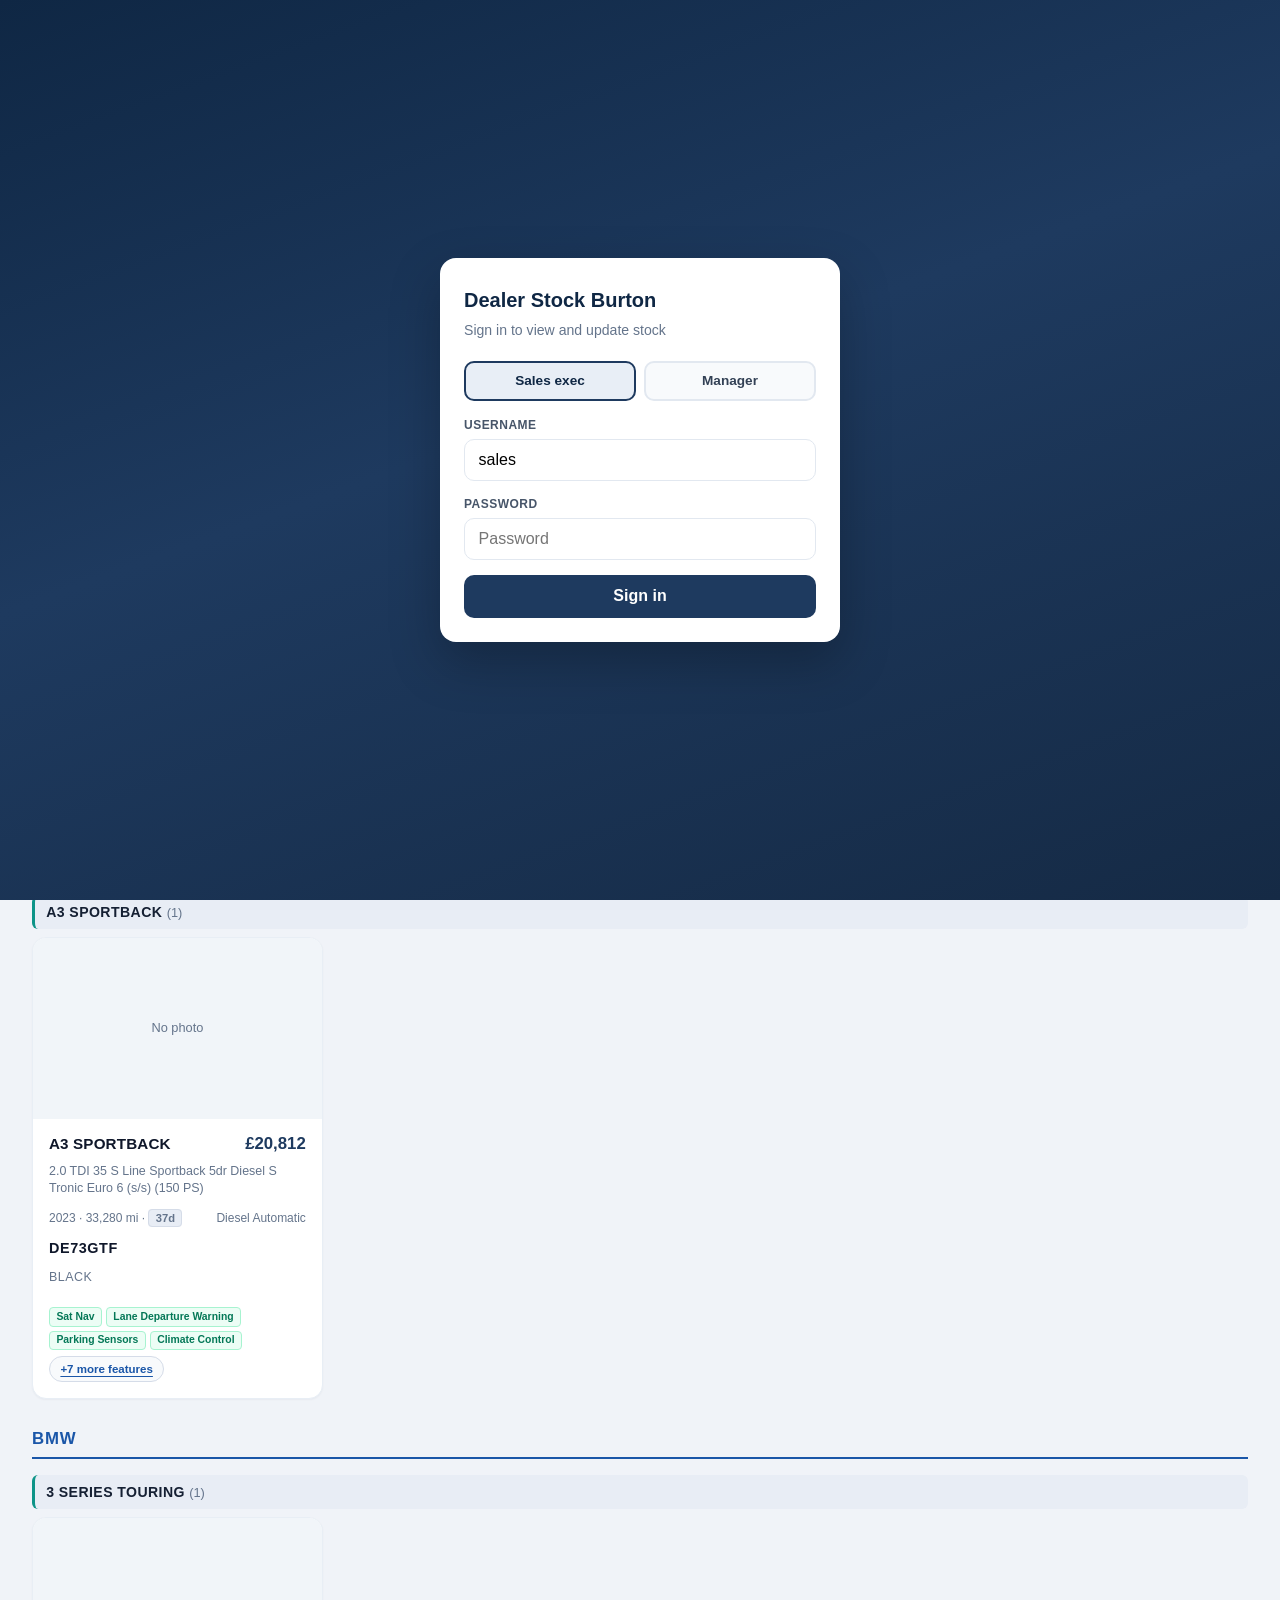
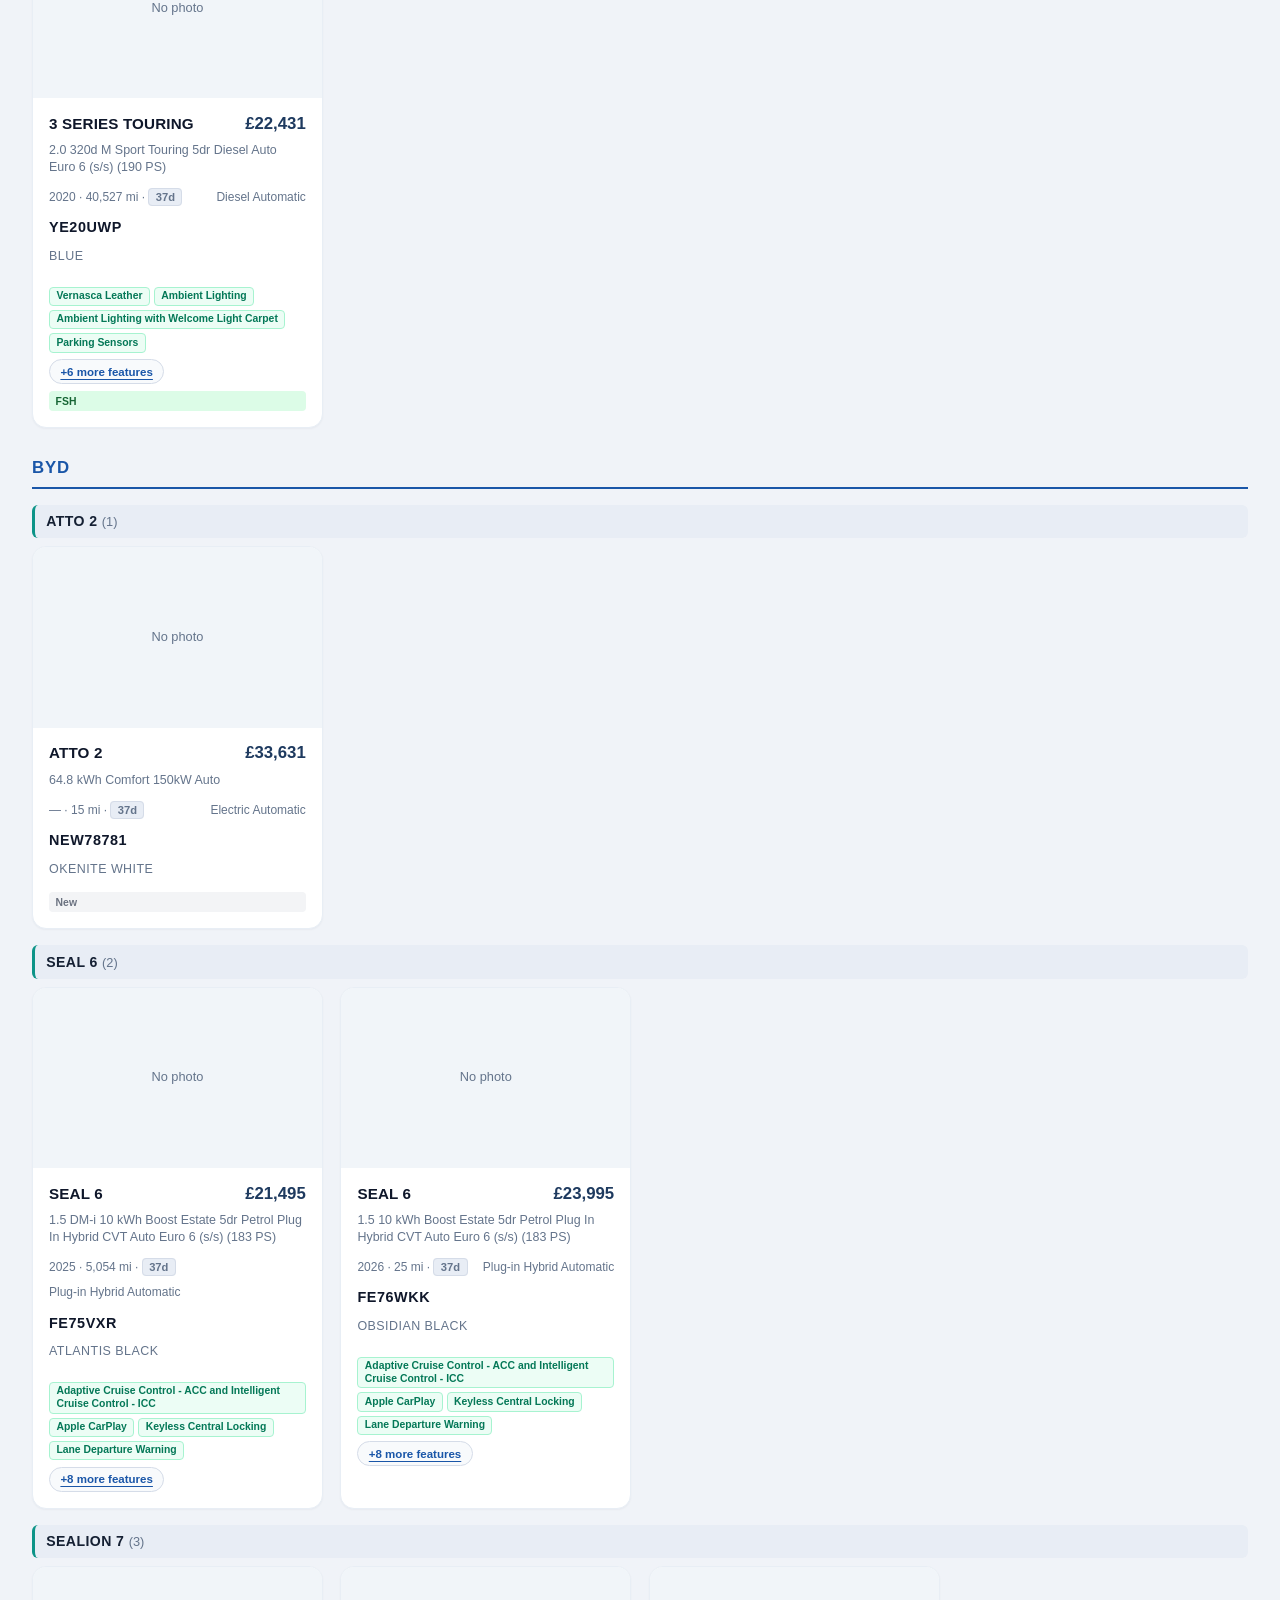
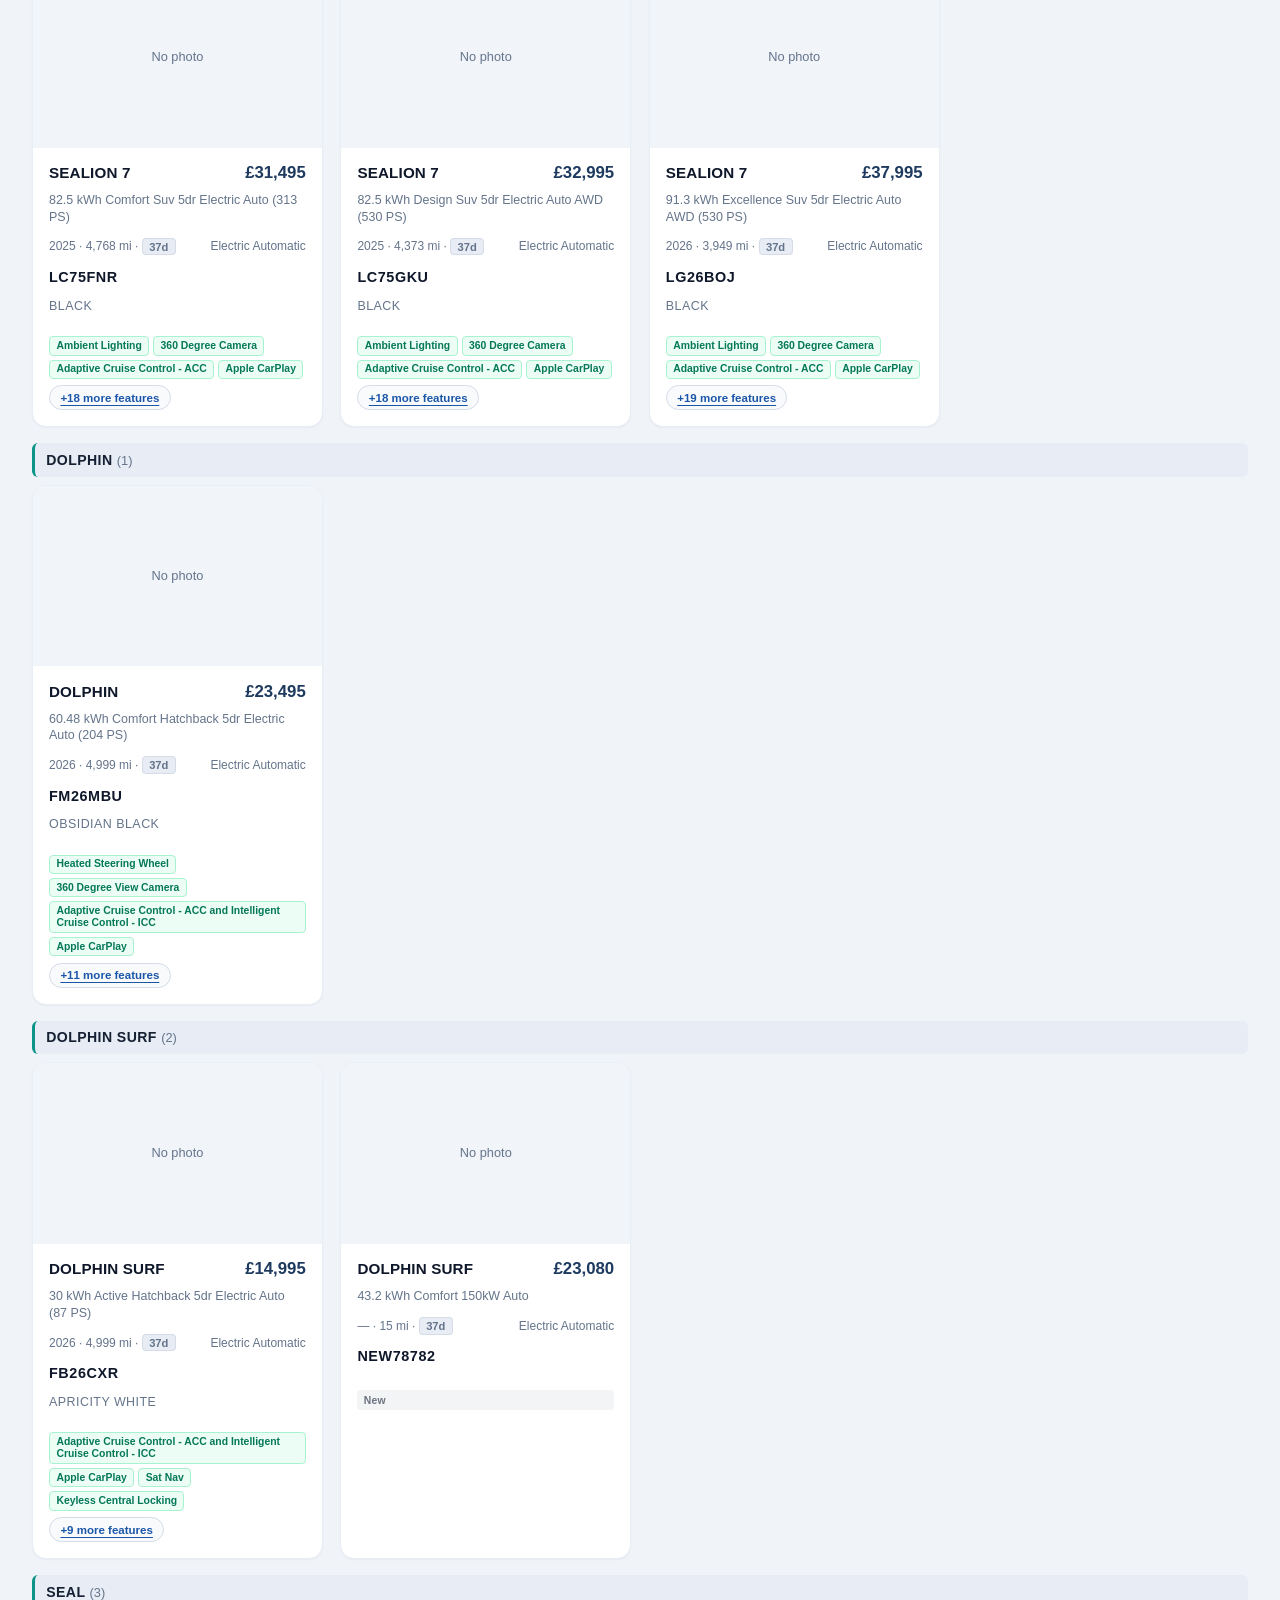
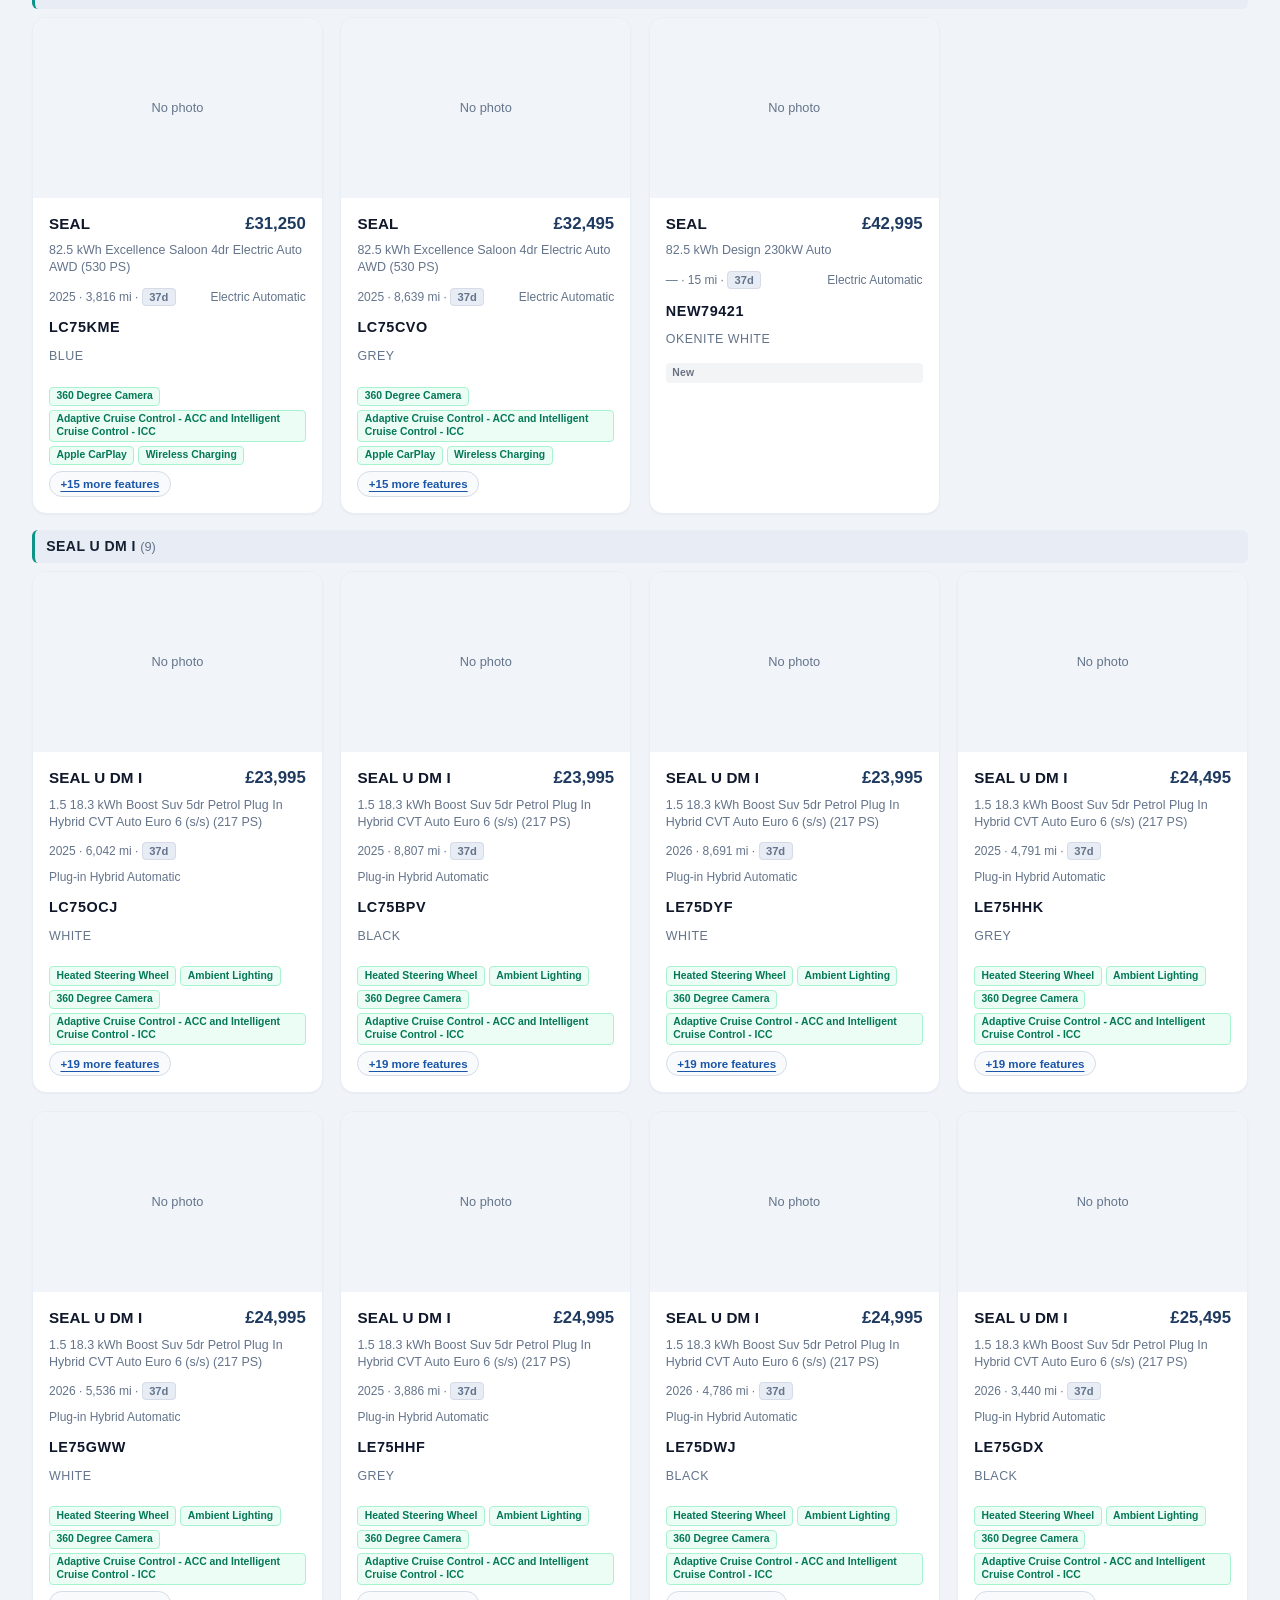
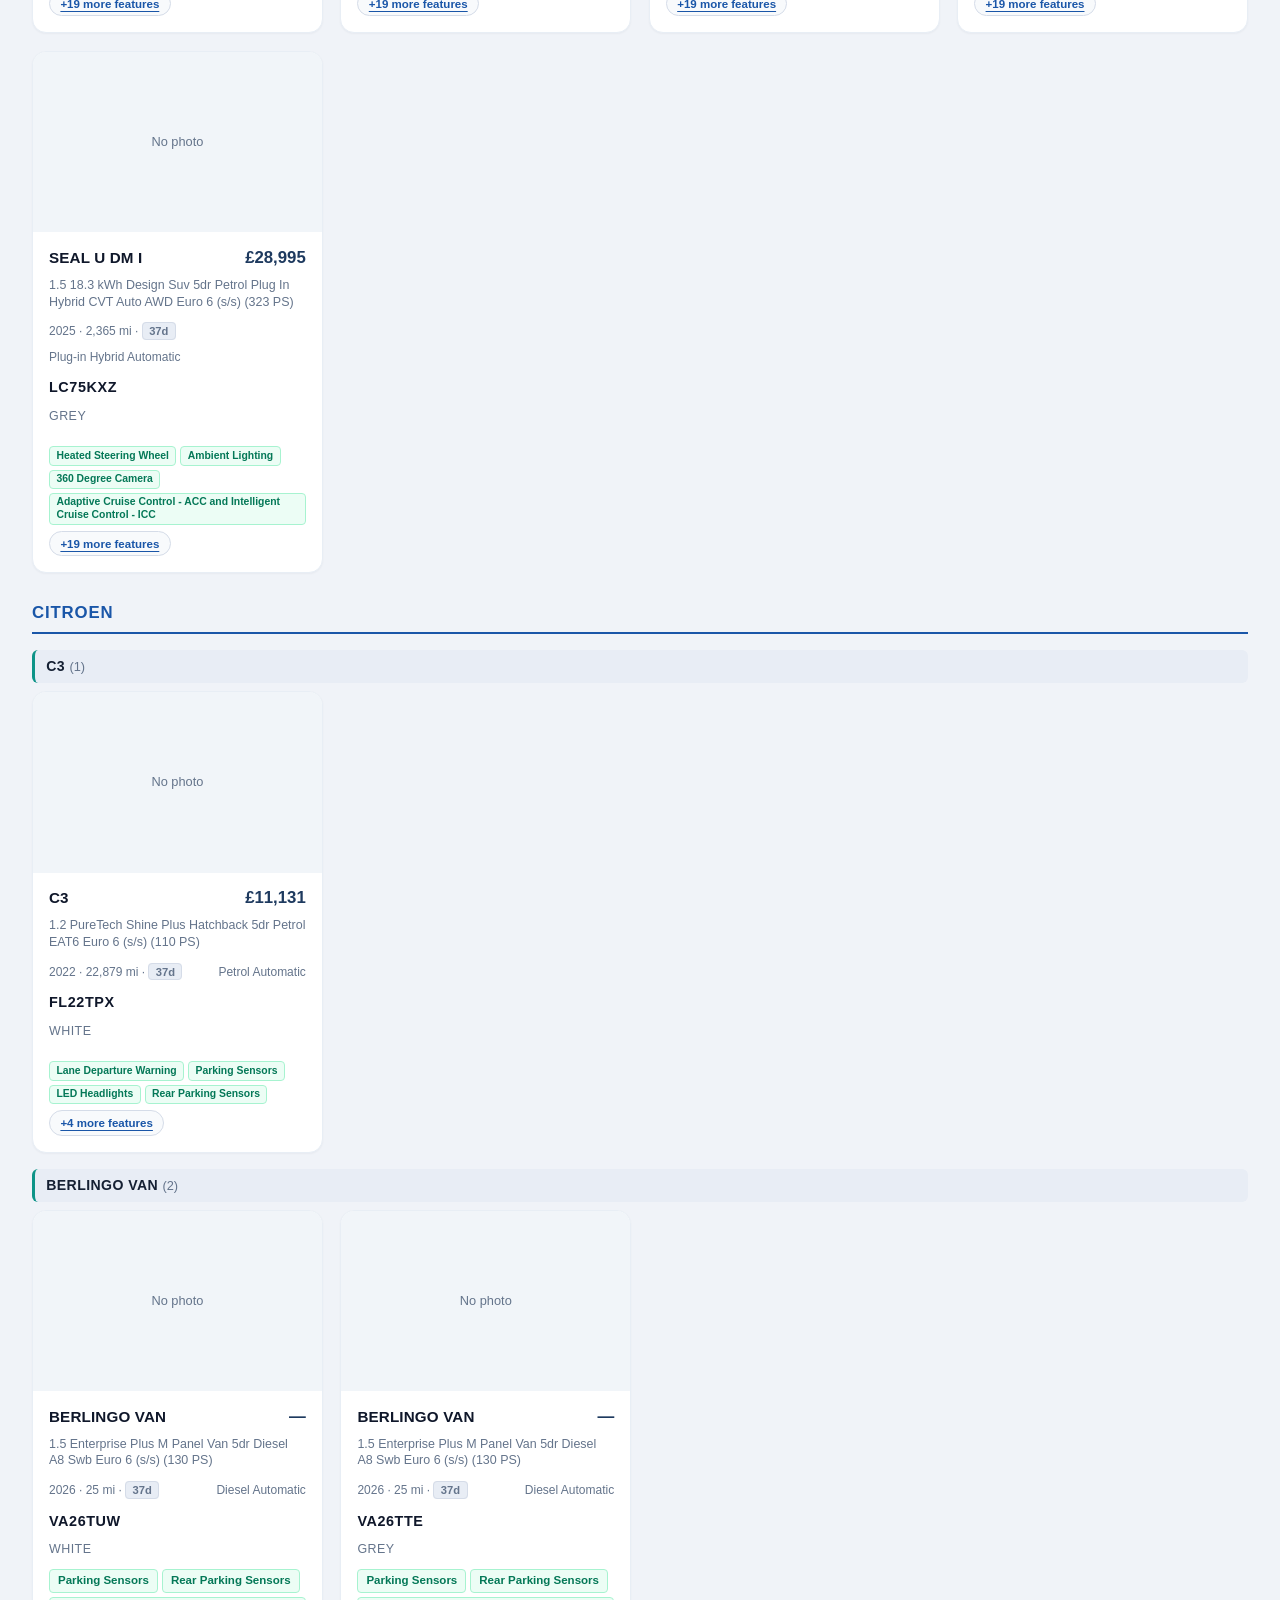
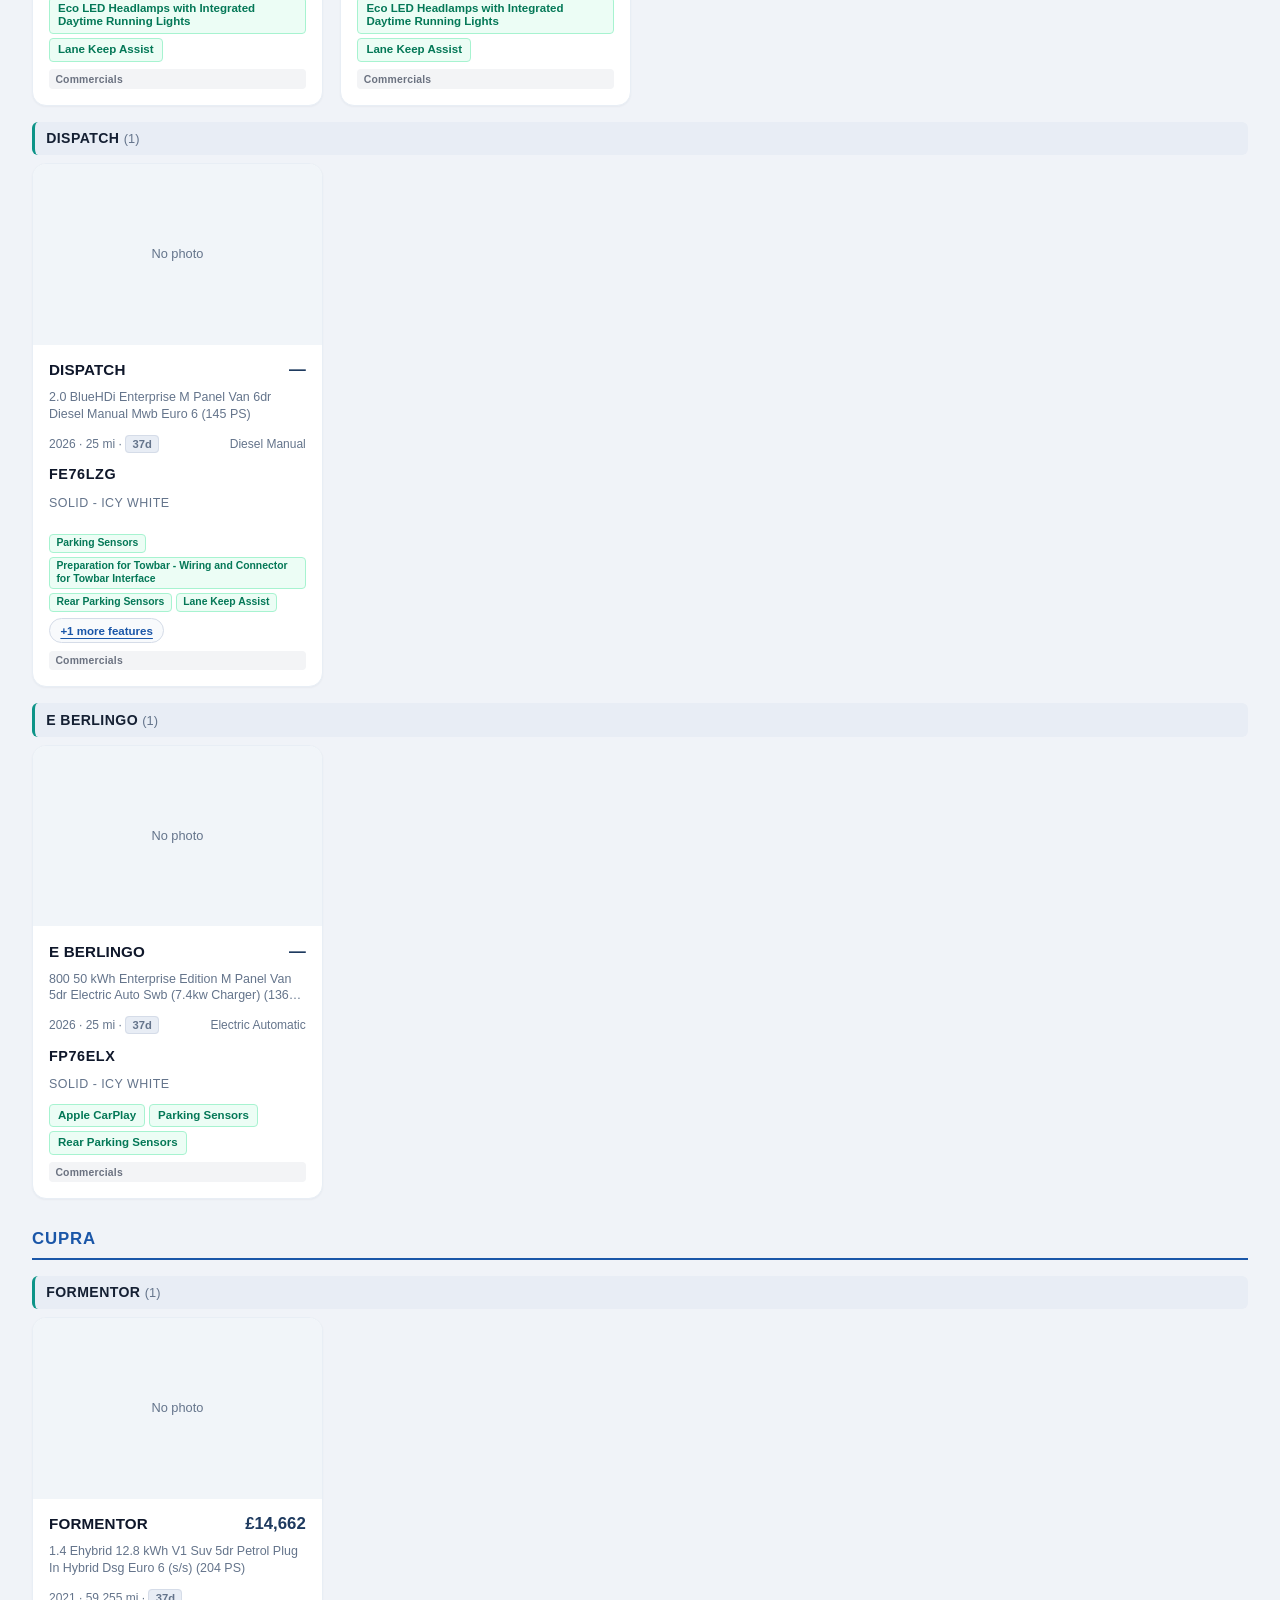
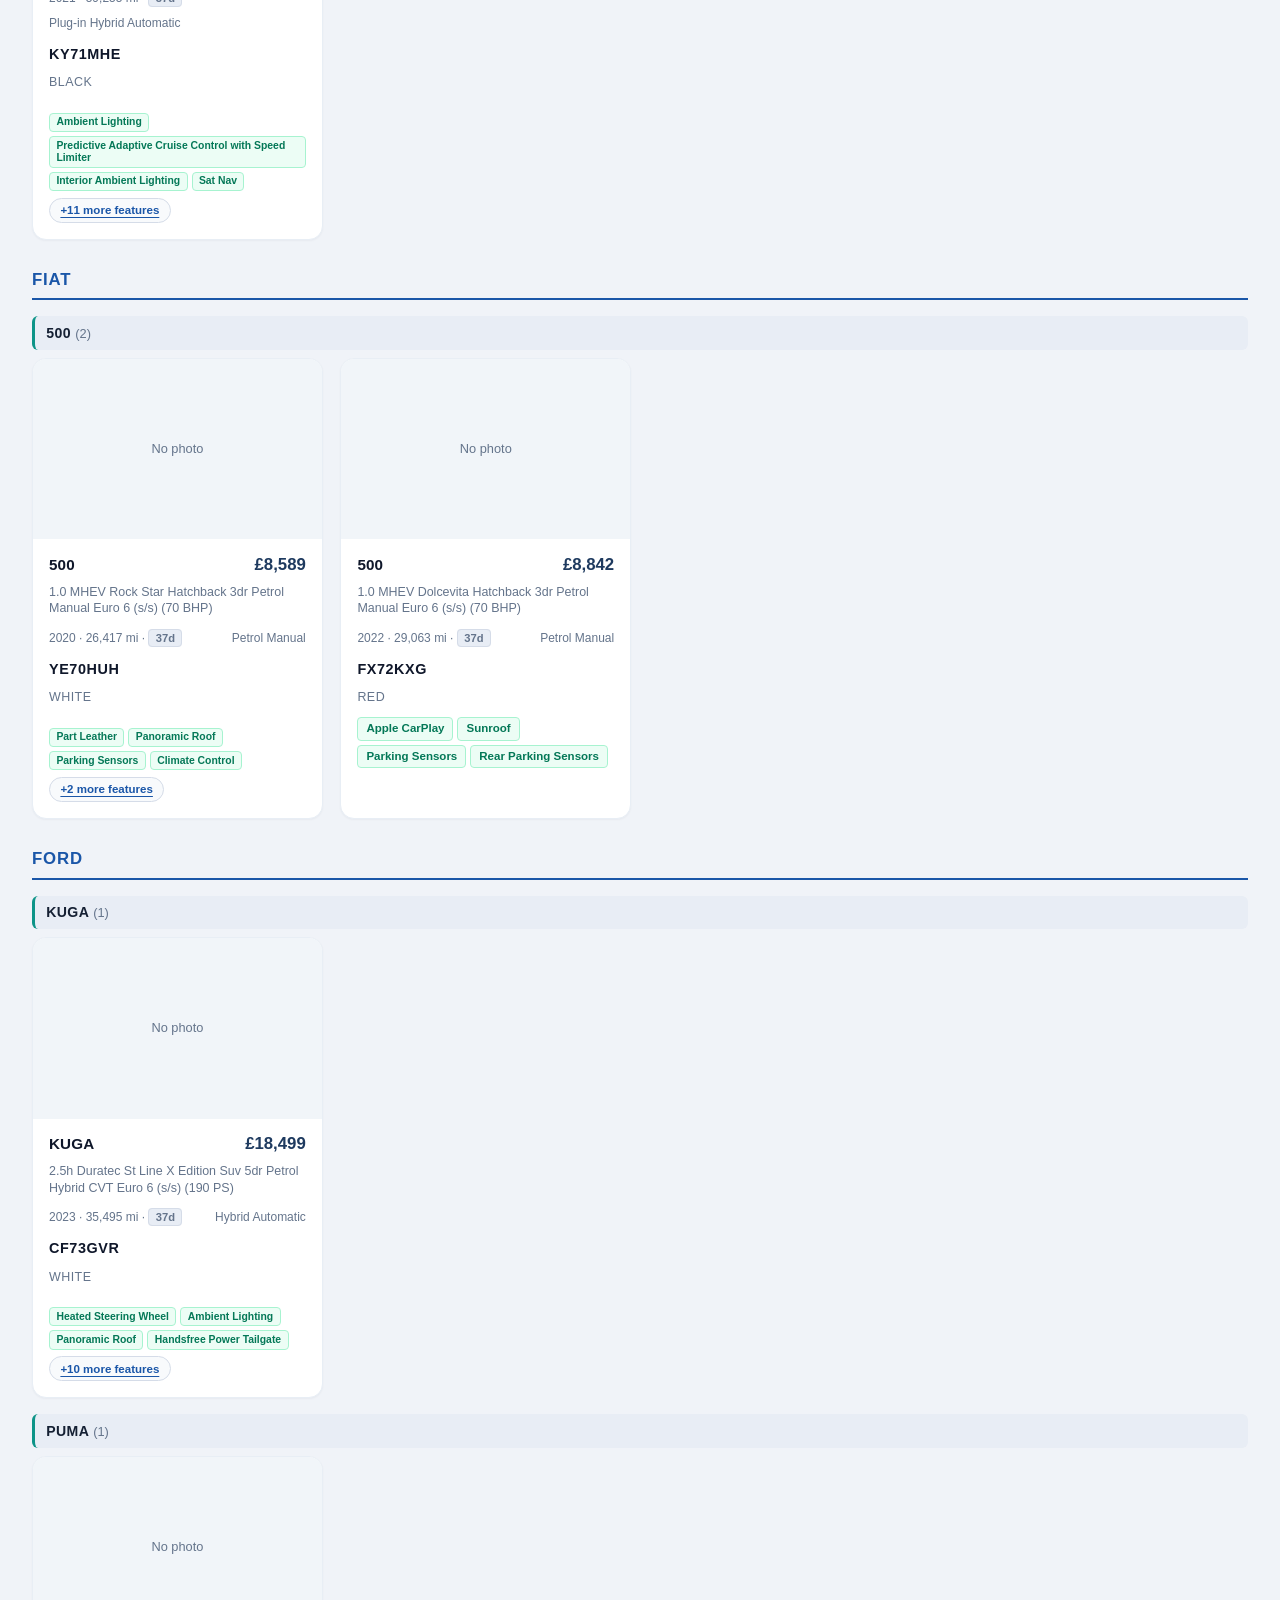
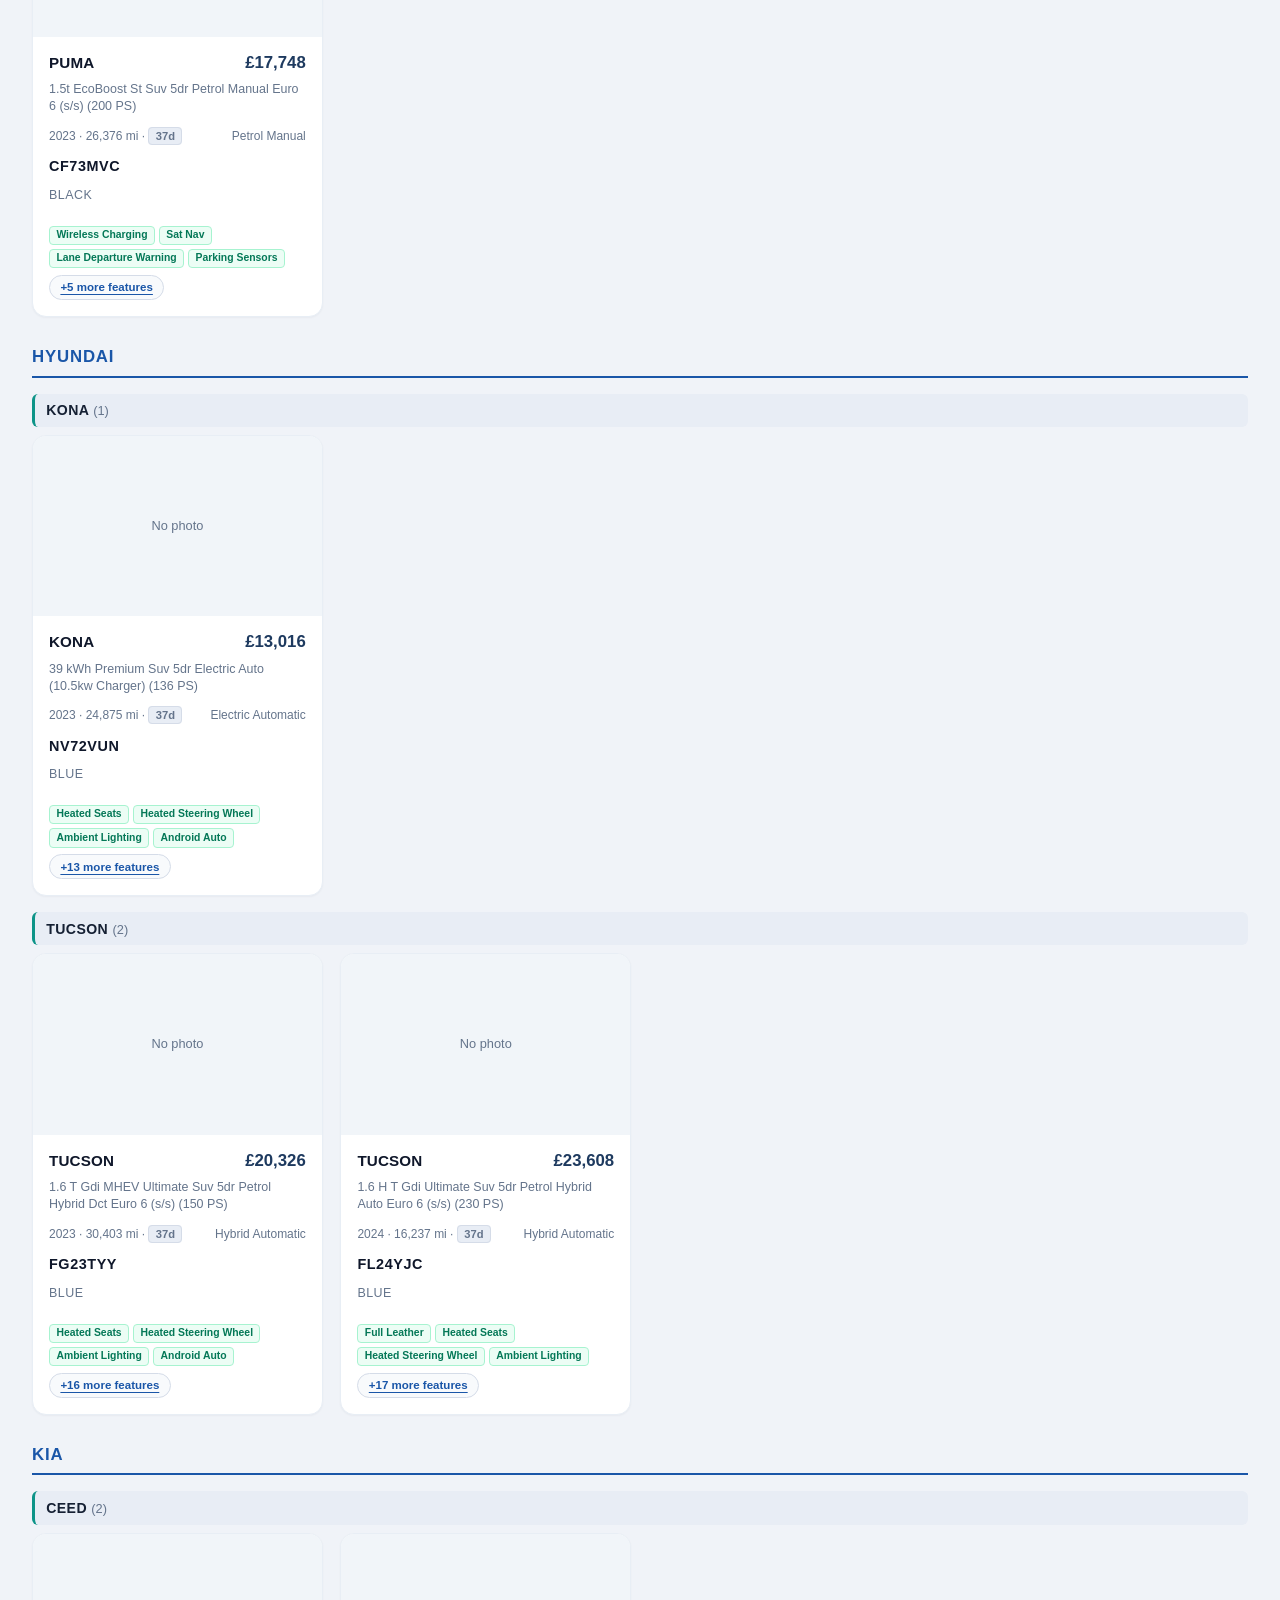
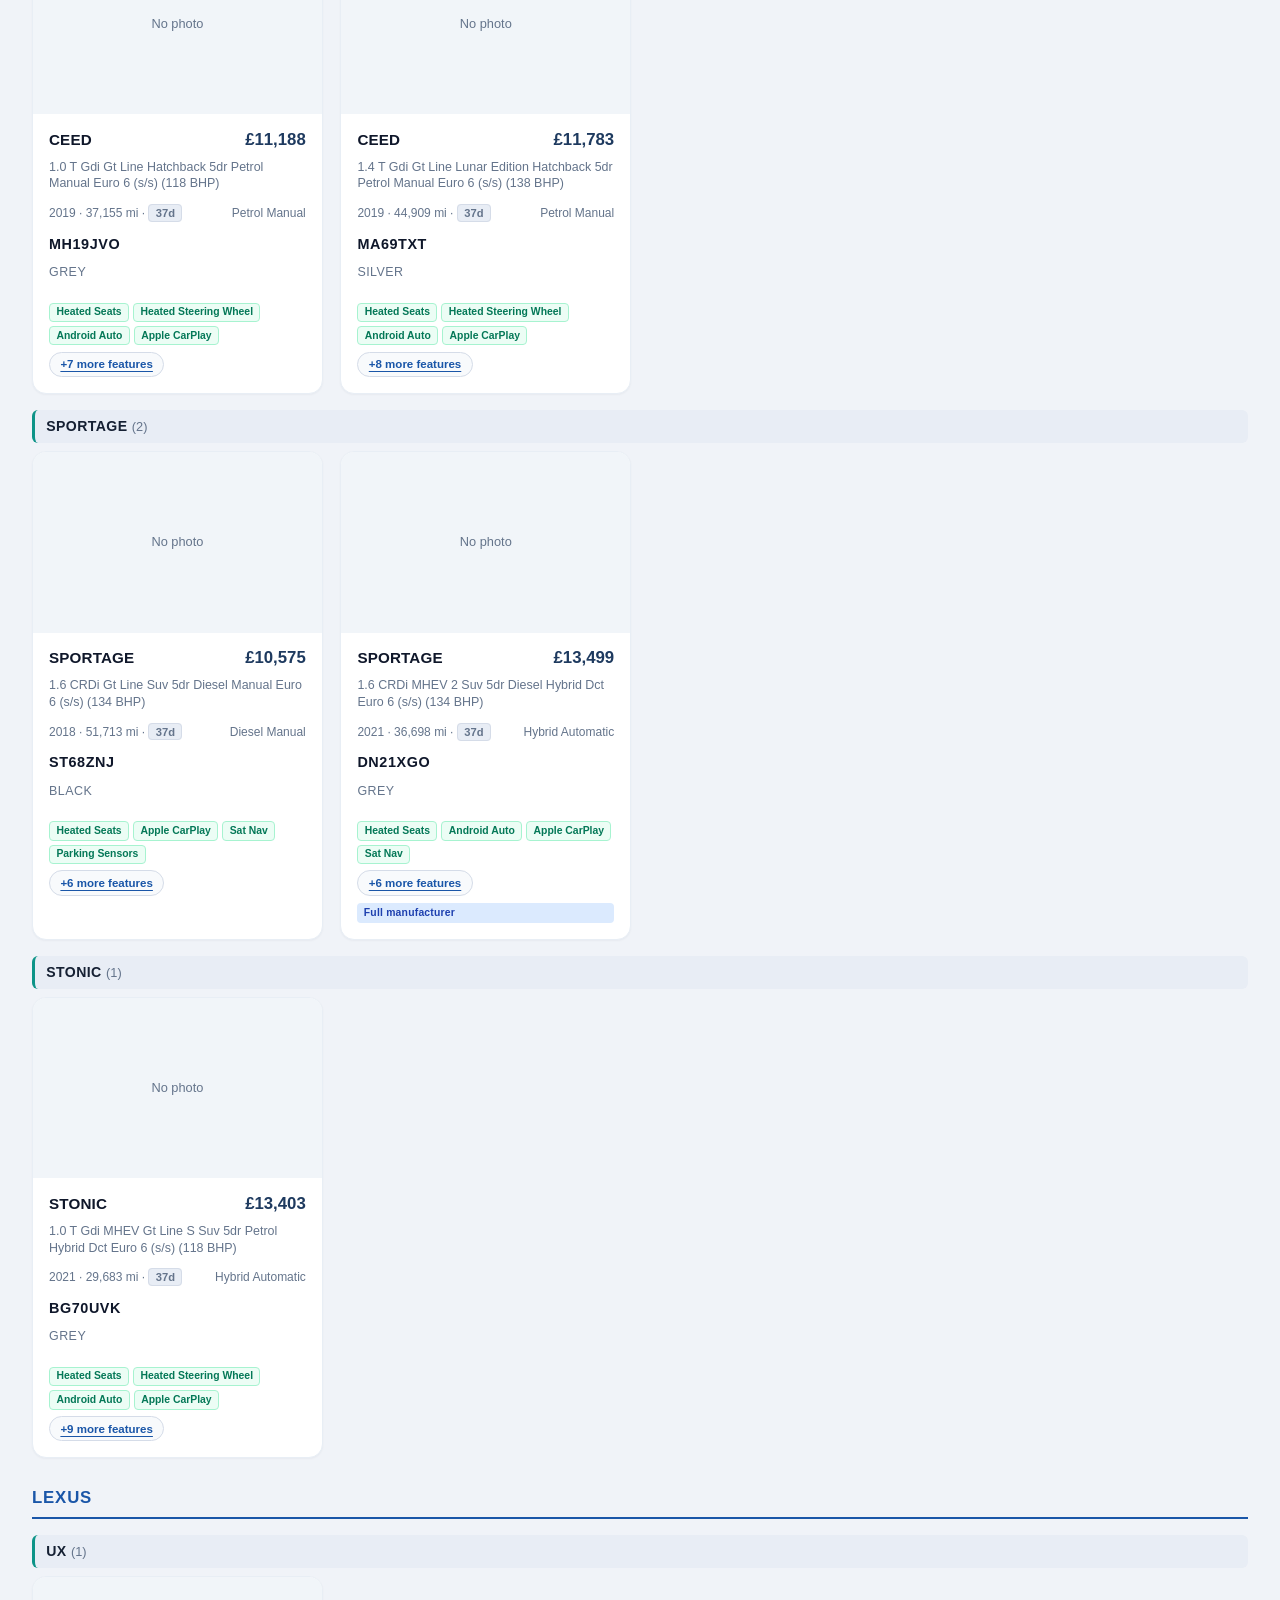
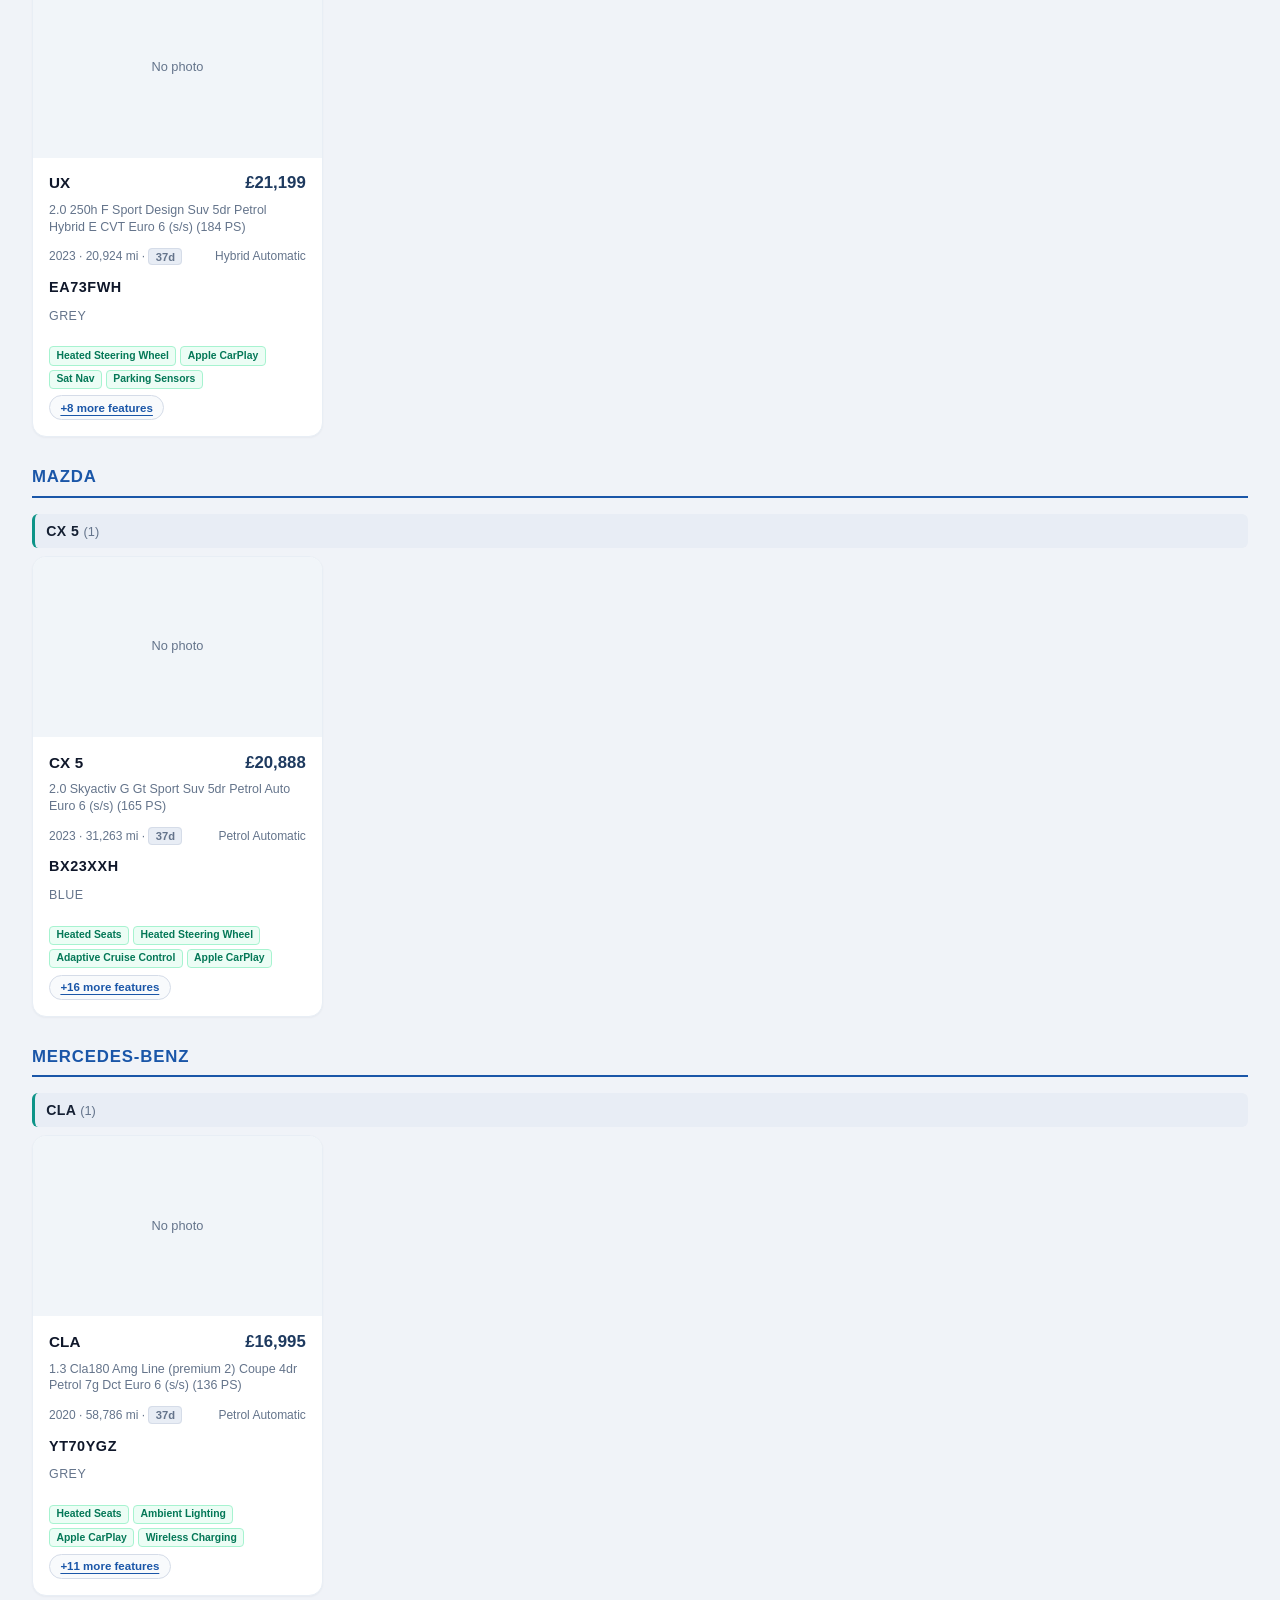
==== index.html @ 11198bb9 "Add files via upload" ====
<!DOCTYPE html>
<html lang="en">
<head>
<meta charset="UTF-8">
<meta name="viewport" content="width=device-width, initial-scale=1.0, viewport-fit=cover">
<meta name="theme-color" content="#1e3a5f">
<meta name="apple-mobile-web-app-capable" content="yes">
<link rel="icon" type="image/png" href="[data-uri]">
<link rel="apple-touch-icon" href="[data-uri]">
<title>Dealer Stock Manager · Burton</title>
<style>
:root {
  --bg: #f0f3f8;
  --bg-soft: #e8edf5;
  --card: #ffffff;
  --border: #d5dce8;
  --text: #152033;
  --muted: #64748b;
  --primary: #1a56a8;
  --primary-h: #134785;
  --primary-dim: #e8f0fb;
  --accent: #0d9488;
  --danger: #dc2626;
  --success: #16a34a;
  --nav: #0f172a;
  --radius: 10px;
  --shadow: 0 1px 3px rgba(15, 23, 42, 0.06);
  --shadow-hover: 0 10px 28px rgba(15, 23, 42, 0.12);
}
* { box-sizing: border-box; margin: 0; padding: 0; }
html { -webkit-text-size-adjust: 100%; }
body {
  font-family: -apple-system, BlinkMacSystemFont, "Segoe UI", Roboto, "Helvetica Neue", sans-serif;
  background: var(--bg); color: var(--text); line-height: 1.45; min-height: 100vh;
}

/* Nav */
.top-nav {
  background: var(--nav); color: #fff;
  display: flex; align-items: center; gap: 1rem;
  padding: 0 1.25rem; height: 56px;
  position: sticky; top: 0; z-index: 50;
}
.brand { min-width: 0; max-width: 70%;
  display: inline-flex; align-items: center; gap: 0.55rem;
  font-weight: 700; font-size: 0.95rem; letter-spacing: 0.02em;
  background: none; border: none; color: #fff; cursor: pointer;
  padding: 0; font-family: inherit; white-space: nowrap; flex-shrink: 0;
}
.brand:hover span { color: #7dd3fc; }
.brand-logo { width: 30px; height: 30px; border-radius: 50%; display: block; flex-shrink: 0; }
.brand-text { display: inline; }
.brand span { color: #7dd3fc; font-weight: 500; font-size: 0.8rem; margin-left: 0.15rem; }
.nav-links {
  display: flex; align-items: center; gap: 0.15rem;
  flex: 1; min-width: 0; overflow-x: auto; scrollbar-width: none;
}
.nav-links::-webkit-scrollbar { display: none; }
.nav-links button {
  background: none; border: none; color: #94a3b8;
  padding: 0.4rem 0.75rem; font-size: 0.8rem; font-weight: 500;
  border-radius: 6px; cursor: pointer; white-space: nowrap; font-family: inherit;
}
.nav-links button:hover { color: #fff; background: rgba(255,255,255,0.08); }
.nav-links button.active { color: #fff; background: var(--primary); }
.nav-right {
  display: flex; align-items: center; gap: 0.45rem; flex-shrink: 0; margin-left: auto;
}
.sync-status, .nav-right .sync-status {
  font-size: 0.72rem; color: #94a3b8; max-width: 200px;
  white-space: nowrap; overflow: hidden; text-overflow: ellipsis;
}
.sync-status.ok, .nav-right .sync-status.ok { color: #86efac; }
.sync-status.err, .nav-right .sync-status.err { color: #fca5a5; }
.btn-ghost {
  background: rgba(255,255,255,0.06); border: 1px solid rgba(255,255,255,0.14);
  color: #e2e8f0; padding: 0.4rem 0.7rem; border-radius: 6px;
  font-size: 0.78rem; font-weight: 500; cursor: pointer; font-family: inherit; white-space: nowrap;
}
.btn-ghost:hover { background: rgba(255,255,255,0.12); color: #fff; }
.nav-right > button:last-child {
  background: var(--primary); border: none; color: #fff;
  padding: 0.42rem 0.85rem; border-radius: 6px;
  font-size: 0.8rem; font-weight: 600; cursor: pointer; font-family: inherit;
}
.nav-right > button:last-child:hover { background: var(--primary-h); }

/* Layout */
.container { max-width: 1280px; margin: 0 auto; padding: 1.25rem 1.5rem 2.5rem; }
.page-header {
  display: flex; justify-content: space-between; align-items: center;
  gap: 1rem; margin-bottom: 1rem; flex-wrap: wrap;
}
.page-header h1 { font-size: 1.35rem; font-weight: 700; }
.page-header .count { font-weight: 500; color: var(--muted); font-size: 0.95rem; }
.search-box { display: flex; gap: 0.4rem; align-items: center; flex: 1; max-width: 460px; min-width: 200px; }
.search-box input {
  flex: 1; min-width: 0; padding: 0.55rem 0.85rem;
  border: 1px solid var(--border); border-radius: 8px; font-size: 0.9rem; background: #fff;
}
.search-box input:focus {
  outline: none; border-color: var(--primary); box-shadow: 0 0 0 3px rgba(26,86,168,0.15);
}
.btn-clear-search {
  background: #fff; color: var(--primary); border: 1.5px solid var(--primary);
  padding: 0.5rem 0.85rem; border-radius: 8px; font-weight: 600;
  font-size: 0.85rem; cursor: pointer; white-space: nowrap; font-family: inherit;
}
.btn-clear-search:hover { background: var(--primary-dim); }
.btn, .btn-primary, .btn-secondary, .btn-danger {
  display: inline-flex; align-items: center; justify-content: center;
  padding: 0.5rem 0.95rem; border-radius: 8px; font-size: 0.88rem;
  font-weight: 600; cursor: pointer; border: none; font-family: inherit; min-height: 40px;
}
.btn-primary, .btn.btn-primary { background: var(--primary); color: #fff; }
.btn-primary:hover { background: var(--primary-h); }
.btn-secondary { background: #fff; color: var(--text); border: 1px solid var(--border); }
.btn-secondary:hover { background: var(--bg-soft); }
.btn-danger { background: #fff; color: var(--danger); border: 1.5px solid #fca5a5; }
.btn-lg { padding: 0.7rem 1.4rem; font-size: 1rem; min-height: 48px; min-width: 120px; }

/* Filters */
.filters-bar {
  display: flex; flex-wrap: wrap; gap: 0.65rem 1rem; align-items: flex-end;
  margin-bottom: 1.15rem; padding: 0.85rem 1rem;
  background: var(--card); border: 1px solid var(--border); border-radius: var(--radius);
  box-shadow: var(--shadow);
}
.filters-bar .filter-row { display: flex; flex-wrap: wrap; gap: 0.65rem 0.85rem; align-items: flex-end; flex: 1; }
.filters-bar label {
  display: flex; flex-direction: column; gap: 0.25rem;
  font-size: 0.72rem; font-weight: 600; color: var(--muted); text-transform: uppercase; letter-spacing: 0.03em;
}
.filters-bar select, .filters-bar input {
  padding: 0.45rem 0.65rem; border: 1px solid var(--border); border-radius: 7px;
  font-size: 0.88rem; background: #fff; color: var(--text); min-width: 110px; font-family: inherit;
}
.filters-bar select:focus, .filters-bar input:focus {
  outline: none; border-color: var(--primary);
}
#syncStatusMobile { display: none; font-size: 0.75rem; color: var(--muted); padding: 0 0 0.5rem; }

/* Brand / model headings (actual JS class names) */
.make-section { margin-bottom: 1.75rem; }
.make-title {
  font-size: 1.05rem; font-weight: 700; letter-spacing: 0.05em; text-transform: uppercase;
  color: var(--primary); border-bottom: 2px solid var(--primary);
  padding-bottom: 0.4rem; margin-bottom: 0.75rem;
}
.model-title {
  font-size: 0.88rem; font-weight: 700; letter-spacing: 0.03em; text-transform: uppercase;
  color: var(--text); margin: 1rem 0 0.5rem; padding: 0.4rem 0.7rem;
  background: var(--bg-soft); border-radius: 6px; border-left: 3px solid var(--accent);
}
.model-title .model-count {
  font-weight: 400; color: var(--muted); font-size: 0.8rem;
  letter-spacing: 0; text-transform: none;
}

/* Cards */
.vehicle-grid {
  display: grid;
  grid-template-columns: repeat(auto-fill, minmax(240px, 1fr));
  gap: 1rem;
}
.vehicle-card {
  background: var(--card); border: 1px solid var(--border); border-radius: var(--radius);
  overflow: visible; cursor: pointer; display: flex; flex-direction: column;
  box-shadow: var(--shadow);
  transition: box-shadow .18s, transform .18s, border-color .18s;
}
.vehicle-card:hover {
  box-shadow: var(--shadow-hover); transform: translateY(-2px); border-color: #b8c7de;
}
.card-img { width: 100%; aspect-ratio: 4/3; object-fit: cover; background: var(--bg-soft); display: block; }
.card-img-placeholder {
  width: 100%; aspect-ratio: 4/3;
  background: linear-gradient(135deg, #e8edf5, #dce4f0);
  display: flex; align-items: center; justify-content: center; color: var(--muted); font-size: 0.8rem;
}
.card-body { padding: 0.75rem 0.85rem 0.9rem; display: flex; flex-direction: column; gap: 0.2rem; flex: 1; }
.card-top { display: flex; justify-content: space-between; align-items: baseline; gap: 0.4rem; }
.card-top .model { font-weight: 700; font-size: 0.95rem; text-transform: uppercase; letter-spacing: 0.02em; }
.card-top .price { font-weight: 700; font-size: 1.05rem; color: var(--primary); white-space: nowrap; }
.spec { font-size: 0.78rem; color: var(--muted); line-height: 1.3; }
.meta { display: flex; justify-content: space-between; font-size: 0.75rem; color: var(--muted); margin-top: 0.15rem; gap: 0.35rem; }
.reg { font-weight: 700; letter-spacing: 0.5px; font-size: 0.85rem; margin-top: 0.25rem; }
.colour { font-size: 0.75rem; color: var(--muted); }
.flags { display: flex; flex-wrap: wrap; gap: 0.2rem; margin-top: 0.3rem; }
.flag { font-size: 0.65rem; padding: 0.1rem 0.35rem; border-radius: 3px; background: var(--bg-soft); color: var(--muted); font-weight: 600; }
.badge-service {
  display: inline-block; font-size: 0.65rem; font-weight: 700; padding: 0.15rem 0.4rem;
  border-radius: 4px; margin-top: 0.25rem; letter-spacing: 0.02em;
}
.badge-fsh { background: #dcfce7; color: #166534; }
.badge-mfr { background: #dbeafe; color: #1e40af; }
.badge-part { background: #fef3c7; color: #92400e; }
.badge-none { background: #f3f4f6; color: #6b7280; }
.empty, .empty-state {
  text-align: center; padding: 3rem 1rem; color: var(--muted);
  background: var(--card); border: 1px dashed var(--border); border-radius: var(--radius);
}

/* Modal */
.overlay {
  position: fixed; inset: 0; background: rgba(15, 23, 42, 0.45);
  z-index: 100; display: flex; align-items: flex-start; justify-content: center;
  padding: 1.5rem 1rem; overflow-y: auto; backdrop-filter: blur(2px);
}
.overlay[hidden] { display: none !important; }
.modal {
  background: var(--card); border-radius: 12px; width: 100%; max-width: 920px;
  box-shadow: 0 20px 50px rgba(0,0,0,0.2); border: 1px solid var(--border);
}
.modal-header {
  display: flex; justify-content: space-between; align-items: center;
  padding: 0.9rem 1.15rem; border-bottom: 1px solid var(--border);
}
.modal-header h2 { font-size: 1.1rem; }
.modal-body { padding: 1.15rem; }
.modal-close {
  background: none; border: none; font-size: 1.6rem; cursor: pointer; color: var(--muted);
  line-height: 1; width: 42px; height: 42px; border-radius: 8px;
  display: inline-flex; align-items: center; justify-content: center;
}
.modal-close:hover { background: var(--bg-soft); color: var(--text); }
.modal-actions { display: flex; flex-wrap: wrap; gap: 0.5rem; align-items: center; }
.detail-grid { display: grid; grid-template-columns: 1fr 260px; gap: 1.15rem; }
.photo-box { border-radius: 8px; overflow: hidden; background: var(--bg-soft); margin-bottom: 0.9rem; border: 1px solid var(--border); }
.photo-box img { width: 100%; display: block; aspect-ratio: 16/10; object-fit: cover; }
.photo-box .no-photo { height: 160px; display: flex; align-items: center; justify-content: center; color: var(--muted); }
.price-lg { font-size: 1.65rem; font-weight: 700; color: var(--primary); margin: 0.5rem 0; }
.info-box { background: var(--bg-soft); border: 1px solid var(--border); border-radius: 8px; padding: 0.9rem; margin-bottom: 0.8rem; }
.info-box h3 { font-size: 0.8rem; margin-bottom: 0.5rem; color: var(--muted); text-transform: uppercase; letter-spacing: 0.04em; }
.info-box dl { display: grid; grid-template-columns: 1fr 1fr; gap: 0.3rem 0.7rem; font-size: 0.82rem; }
.info-box dt { color: var(--muted); }
.info-box dd { font-weight: 500; }
.notes-area { margin-top: 1rem; border-top: 1px solid var(--border); padding-top: 1rem; }
.notes-area h3 { margin-bottom: 0.6rem; font-size: 0.95rem; }
.note-form { display: flex; gap: 0.5rem; margin-bottom: 0.9rem; }
.note-form textarea {
  flex: 1; padding: 0.5rem; border: 1px solid var(--border); border-radius: 6px;
  font-family: inherit; font-size: 0.85rem; resize: vertical; min-height: 56px;
}
.note-item {
  background: var(--bg-soft); border-left: 3px solid var(--primary);
  padding: 0.55rem 0.8rem; border-radius: 0 6px 6px 0; margin-bottom: 0.45rem;
}
.note-date { font-size: 0.7rem; color: var(--muted); }
.note-text { font-size: 0.85rem; white-space: pre-wrap; }
.form-grid { display: grid; grid-template-columns: 1fr 1fr; gap: 1.25rem; }
.form-row { margin-bottom: 0.7rem; }
.form-row label { display: block; font-size: 0.75rem; font-weight: 600; color: var(--muted); margin-bottom: 0.2rem; }
.form-row input, .form-row select, .form-row textarea {
  width: 100%; padding: 0.42rem 0.6rem; border: 1px solid var(--border); border-radius: 5px;
  font-size: 0.88rem; font-family: inherit; background: #fff;
}
.two { display: grid; grid-template-columns: 1fr 1fr; gap: 0.6rem; }
.three { display: grid; grid-template-columns: 1fr 1fr 1fr; gap: 0.6rem; }
fieldset { border: 1px solid var(--border); border-radius: 7px; padding: 0.7rem 0.9rem; margin: 0.9rem 0; }
legend { font-size: 0.82rem; font-weight: 600; padding: 0 0.25rem; }
.check-grid { display: grid; grid-template-columns: repeat(auto-fill, minmax(150px, 1fr)); gap: 0.25rem 0.7rem; }
.form-actions { display: flex; gap: 0.5rem; flex-wrap: wrap; align-items: center; margin-top: 1rem; }
.form-actions .btn { min-width: 110px; }
.btn-edit, .btn-save {
  min-height: 42px; padding: 0.55rem 1.15rem; font-size: 0.9rem; font-weight: 600;
  border-radius: 8px; cursor: pointer; border: none; font-family: inherit;
}
.btn-edit { background: var(--primary-dim); color: var(--primary); }
.btn-save { background: var(--primary); color: #fff; }
.hide-xs { }

@media (min-width: 1100px) {
  .vehicle-grid { grid-template-columns: repeat(auto-fill, minmax(255px, 1fr)); gap: 1.1rem; }
  .container { padding: 1.5rem 2rem 3rem; }
}

@media (max-width: 720px) {
  body { -webkit-tap-highlight-color: transparent; }
  .detail-grid { grid-template-columns: 1fr; }
  .form-grid { grid-template-columns: 1fr; }

  .top-nav {
    position: sticky; top: 0; z-index: 50;
    display: flex; flex-wrap: nowrap; align-items: center;
    height: auto; min-height: 52px;
    padding: 0.5rem 0.75rem;
    padding-top: max(0.5rem, env(safe-area-inset-top));
    padding-left: max(0.75rem, env(safe-area-inset-left));
    padding-right: max(0.75rem, env(safe-area-inset-right));
    gap: 0.5rem;
  }
  .brand {
    flex: 1 1 auto; min-width: 0; max-width: none;
    min-height: 44px; padding: 0.25rem 0.2rem;
  }
  .brand-logo { width: 36px; height: 36px; flex-shrink: 0; }
  .brand-text { font-size: 0.92rem; overflow: hidden; text-overflow: ellipsis; white-space: nowrap; }
  .nav-right {
    flex: 0 0 auto; margin-left: auto;
    gap: 0.35rem;
  }
  .nav-right .btn-ghost, .nav-right button {
    min-height: 40px; min-width: 40px; padding: 0.4rem 0.65rem;
  }
  /* Desktop-style tabs hidden on phone — category uses select below */
  .nav-links { display: none !important; }
  .sync-status, .nav-right .sync-status { display: none; }
  #syncStatusMobile { display: block; font-size: 0.75rem; color: var(--muted); margin: 0 0 0.5rem; }

  .container {
    padding: 0.75rem 0.7rem 2.5rem;
    padding-bottom: max(2.5rem, env(safe-area-inset-bottom));
    padding-left: max(0.7rem, env(safe-area-inset-left));
    padding-right: max(0.7rem, env(safe-area-inset-right));
  }
  .page-header { flex-direction: column; align-items: stretch; gap: 0.65rem; margin-bottom: 0.75rem; }
  .page-header h1 { font-size: 1.15rem; }
  .search-box { max-width: none; width: 100%; flex-wrap: nowrap; gap: 0.35rem; }
  .search-box input {
    flex: 1 1 auto; min-width: 0; min-height: 44px; font-size: 16px;
    border-radius: 10px;
  }
  .search-box .btn, .btn-clear-search { min-height: 44px; min-width: 44px; flex-shrink: 0; }

  .filters-bar {
    padding: 0.65rem 0.75rem; gap: 0.5rem 0.65rem; margin-bottom: 0.85rem;
  }
  .filters-bar .filter-row { width: 100%; gap: 0.5rem; }
  .filters-bar label { flex: 1 1 45%; min-width: 0; }
  .filters-bar select, .filters-bar input {
    width: 100%; min-width: 0; min-height: 42px; font-size: 16px; border-radius: 8px;
  }
  .filter-toggle { flex: 0 0 auto; }
  .btn-toggle-images { min-height: 42px; min-width: 52px; }

  .vehicle-grid { grid-template-columns: 1fr; gap: 0.7rem; }
  .make-title { font-size: 0.92rem; margin-top: 0.85rem; position: sticky; top: 52px; z-index: 5;
    background: var(--bg); padding: 0.35rem 0; }
  .model-title { font-size: 0.88rem; }

  /* Card: image + body side by side for denser list */
  .vehicle-card {
    flex-direction: row; align-items: stretch; min-height: 0;
  }
  .vehicle-card.no-img { flex-direction: column; }
  .vehicle-card .card-img,
  .vehicle-card .card-img-placeholder {
    width: 38%; max-width: 140px; flex-shrink: 0;
    aspect-ratio: 1; align-self: stretch; height: auto; min-height: 110px;
    object-fit: cover;
  }
  .vehicle-card .card-body {
    padding: 0.55rem 0.65rem; flex: 1; min-width: 0;
    display: flex; flex-direction: column; gap: 0.15rem;
  }
  .vehicle-card .card-top { gap: 0.35rem; }
  .vehicle-card .model { font-size: 0.92rem; line-height: 1.25; }
  .vehicle-card .price { font-size: 0.95rem; white-space: nowrap; }
  .vehicle-card .spec { font-size: 0.75rem; line-height: 1.3;
    display: -webkit-box; -webkit-line-clamp: 2; -webkit-box-orient: vertical; overflow: hidden; }
  .vehicle-card .meta { font-size: 0.72rem; flex-wrap: wrap; gap: 0.2rem 0.5rem; }
  .vehicle-card .reg { font-size: 0.78rem; letter-spacing: 0.03em; }
  .vehicle-card .colour { font-size: 0.72rem; }
  .vehicle-card .feature-chips { margin-top: 0.2rem; }
  .vehicle-card .feat { font-size: 0.6rem; padding: 0.12rem 0.32rem; }

  /* Full-screen modal */
  .overlay {
    padding: 0; align-items: stretch; justify-content: stretch;
  }
  .modal {
    max-width: 100%; width: 100%; border-radius: 0; min-height: 100%;
    min-height: 100dvh; display: flex; flex-direction: column;
  }
  .modal-header {
    position: sticky; top: 0; z-index: 2; background: var(--card);
    padding: 0.75rem 0.85rem;
    padding-top: max(0.75rem, env(safe-area-inset-top));
  }
  .modal-header h2 { font-size: 1rem; line-height: 1.3; padding-right: 0.5rem; }
  .modal-header .btn, .modal-header button { min-height: 44px; min-width: 44px; }
  .modal-body, #detailBody {
    padding: 0.85rem !important;
    padding-bottom: max(1.5rem, env(safe-area-inset-bottom)) !important;
  }
  .photo-box img { max-height: 220px; width: 100%; object-fit: cover; border-radius: 8px; }
  .price-lg { font-size: 1.35rem; }
  .btn, button.btn-primary, button.btn-secondary {
    min-height: 44px; touch-action: manipulation;
  }
  .note-form textarea { font-size: 16px; min-height: 88px; }
  .list-view-toolbar { flex-direction: column; align-items: stretch; }
  .list-view-toolbar .btn { width: 100%; }
  .stock-list-table { font-size: 0.8rem; display: block; overflow-x: auto; -webkit-overflow-scrolling: touch; }
  .list-reg { width: auto; }
  .list-name { max-width: 42vw; }
}

@media (max-width: 420px) {
  .hide-xs { display: none !important; }
  .vehicle-card .card-img,
  .vehicle-card .card-img-placeholder { width: 34%; max-width: 120px; min-height: 100px; }
  .nav-links button { padding: 0.45rem 0.35rem; font-size: 0.74rem; flex: 1 1 calc(50% - 0.35rem); max-width: none; }
}
@media print {
  .top-nav, .no-print, .overlay, .filters-bar, .search-box { display: none !important; }
  body { background: #fff; }
}


.filter-toggle {
  display: flex; flex-direction: column; gap: 0.25rem;
  font-size: 0.72rem; font-weight: 600; color: var(--muted);
  text-transform: uppercase; letter-spacing: 0.03em;
}
.btn-toggle-images {
  padding: 0.45rem 0.85rem; border: 1px solid var(--border); border-radius: 7px;
  font-size: 0.88rem; font-weight: 600; font-family: inherit;
  background: #fff; color: var(--text); cursor: pointer;
  min-width: 72px; min-height: 38px;
  transition: background .12s, border-color .12s, color .12s;
}
.btn-toggle-images:hover {
  border-color: var(--primary); color: var(--primary); background: var(--primary-dim);
}
.btn-toggle-images:not(.off) {
  background: var(--primary); color: #fff; border-color: var(--primary);
}
.btn-toggle-images:not(.off):hover {
  background: var(--primary-h); border-color: var(--primary-h); color: #fff;
}
.btn-toggle-images.off {
  background: #fff; color: var(--muted); border-color: var(--border);
}
.vehicle-card.no-img .card-body { padding-top: 0.85rem; }
body.hide-images .vehicle-grid {
  grid-template-columns: repeat(auto-fill, minmax(200px, 1fr));
}

.list-view-wrap { background: var(--card); border: 1px solid var(--border); border-radius: var(--radius); overflow: hidden; box-shadow: var(--shadow); }
.list-view-toolbar {
  display: flex; flex-wrap: wrap; align-items: center; gap: 0.5rem 0.75rem;
  padding: 0.65rem 0.85rem; border-bottom: 1px solid var(--border);
  font-size: 0.85rem; color: var(--muted); font-weight: 600;
}
.stock-list-table { width: 100%; border-collapse: collapse; font-size: 0.88rem; }
.stock-list-table th {
  text-align: left; padding: 0.5rem 0.75rem; font-size: 0.72rem; text-transform: uppercase;
  letter-spacing: 0.04em; color: var(--muted); border-bottom: 2px solid var(--border); background: var(--bg-soft);
}
.stock-list-table td { padding: 0.45rem 0.75rem; border-bottom: 1px solid var(--border); vertical-align: middle; }
.stock-list-table tr.list-row { cursor: pointer; }
.stock-list-table tr.list-row:hover { background: var(--primary-dim); }
.list-brand td {
  background: var(--bg-soft); font-weight: 700; letter-spacing: 0.04em; text-transform: uppercase;
  color: var(--primary); padding-top: 0.65rem; border-bottom: 1px solid #b8c7de;
}
.list-reg { font-weight: 700; letter-spacing: 0.04em; white-space: nowrap; width: 7.5rem; }
.list-name { color: var(--text); }
.list-year { width: 4rem; color: var(--muted); }
.list-miles { width: 5.5rem; text-align: right; white-space: nowrap; color: var(--muted); }
.list-price { width: 6rem; text-align: right; font-weight: 700; color: var(--primary); white-space: nowrap; }
body.list-view-mode .filters-bar .filter-toggle:first-child { /* photos still ok */ }
@media print {
  .top-nav, .filters-bar, .search-box, .page-header .search-box, .list-view-toolbar, .no-print { display: none !important; }
  .list-view-wrap { border: none; box-shadow: none; }
  .stock-list-table { font-size: 11px; }
  .list-row { break-inside: avoid; }
  .list-brand { break-after: avoid; }
}

.feature-chips { display: flex; flex-wrap: wrap; gap: 0.25rem; margin-top: 0.35rem; }
.feat {
  font-size: 0.65rem; font-weight: 600; padding: 0.15rem 0.4rem; border-radius: 4px;
  background: #ecfdf5; color: #047857; border: 1px solid #a7f3d0; line-height: 1.2;
}
.feat.more { background: var(--bg-soft); color: var(--muted); border-color: var(--border); }

.flag-reserved { background: #fef3c7 !important; color: #92400e !important; border: 1px solid #fcd34d; font-weight: 700; }

/* Mobile category chips — premium strip */
.mobile-cat-bar {
  display: none;
  position: sticky;
  top: 52px;
  z-index: 40;
  background: rgba(255, 255, 255, 0.92);
  backdrop-filter: blur(12px);
  -webkit-backdrop-filter: blur(12px);
  border-bottom: 1px solid rgba(15, 23, 42, 0.06);
  padding: 0.55rem 0;
  box-shadow: 0 4px 16px rgba(15, 23, 42, 0.04);
}
.mobile-cat-scroll {
  display: flex;
  flex-wrap: nowrap;
  gap: 0.45rem;
  overflow-x: auto;
  -webkit-overflow-scrolling: touch;
  scroll-snap-type: x proximity;
  scroll-padding-inline: 0.85rem;
  padding: 0.1rem 0.85rem;
  padding-left: max(0.85rem, env(safe-area-inset-left));
  padding-right: max(1.75rem, env(safe-area-inset-right));
  scrollbar-width: none;
  mask-image: linear-gradient(to right, #000 0%, #000 calc(100% - 32px), transparent 100%);
  -webkit-mask-image: linear-gradient(to right, #000 0%, #000 calc(100% - 32px), transparent 100%);
}
.mobile-cat-scroll::-webkit-scrollbar { display: none; }
.cat-chip {
  flex: 0 0 auto;
  scroll-snap-align: start;
  appearance: none;
  border: 1px solid rgba(15, 23, 42, 0.08);
  background: #fff;
  color: #475569;
  font-family: inherit;
  font-size: 0.8125rem;
  font-weight: 600;
  letter-spacing: 0.01em;
  padding: 0.55rem 1.05rem;
  min-height: 40px;
  border-radius: 999px;
  cursor: pointer;
  box-shadow: 0 1px 2px rgba(15, 23, 42, 0.04);
  transition: background .18s ease, color .18s ease, border-color .18s ease, box-shadow .18s ease, transform .12s ease;
  -webkit-tap-highlight-color: transparent;
}
.cat-chip:active { transform: scale(0.97); }
.cat-chip.active {
  background: linear-gradient(135deg, #1e3a5f 0%, #2a4a73 100%);
  color: #fff;
  border-color: transparent;
  box-shadow: 0 4px 14px rgba(30, 58, 95, 0.3);
}
@media (min-width: 721px) {
  .mobile-cat-bar { display: none !important; }
}
@media (max-width: 720px) {
  .mobile-cat-bar { display: block !important; }
}

/* —— Vehicle detail (hybrid: mobile sheet / desktop 2-col) —— */
.vd { display: grid; grid-template-columns: 1fr 1fr; gap: 1.5rem 1.75rem; align-items: start; }
.vd-left { min-width: 0; }
.vd-right { min-width: 0; }
.vd-photo {
  border-radius: 12px; overflow: hidden; background: var(--bg-soft);
  border: 1px solid var(--border); margin-bottom: 1rem;
}
.vd-photo img { width: 100%; display: block; aspect-ratio: 16/10; object-fit: cover; }
.vd-photo-empty {
  aspect-ratio: 16/10; display: flex; align-items: center; justify-content: center;
  color: var(--muted); font-size: 0.9rem;
}
.vd-price-row { display: flex; flex-wrap: wrap; align-items: center; gap: 0.5rem 0.75rem; margin-bottom: 0.35rem; }
.vd-price { font-size: 1.75rem; font-weight: 700; color: var(--primary); letter-spacing: -0.02em; }
.status-pills { display: flex; flex-wrap: wrap; gap: 0.35rem; }
.status-pill {
  font-size: 0.7rem; font-weight: 700; padding: 0.28rem 0.6rem; border-radius: 999px;
  letter-spacing: 0.02em;
}
.pill-reserved { background: #fef3c7; color: #92400e; border: 1px solid #fcd34d; }
.pill-new { background: #ecfdf5; color: #047857; border: 1px solid #a7f3d0; }
.pill-cat { background: #e0e7ff; color: #3730a3; border: 1px solid #c7d2fe; }
.pill-flag { background: var(--bg-soft); color: var(--muted); border: 1px solid var(--border); }
.vd-offer { color: var(--accent); font-weight: 600; font-size: 0.9rem; margin-bottom: 0.75rem; }
.vd-metrics {
  display: grid; grid-template-columns: 1fr 1fr; gap: 0.5rem; margin: 0.85rem 0 1rem;
}
.vd-metric {
  background: var(--bg-soft); border: 1px solid var(--border); border-radius: 10px;
  padding: 0.65rem 0.75rem;
}
.vd-metric-label {
  display: block; font-size: 0.68rem; font-weight: 600; text-transform: uppercase;
  letter-spacing: 0.04em; color: var(--muted); margin-bottom: 0.2rem;
}
.vd-metric-value { font-size: 0.95rem; font-weight: 700; color: var(--text); }
.vd-reg-row { display: flex; flex-wrap: wrap; align-items: center; gap: 0.5rem; margin-bottom: 1rem; }
.vd-reg {
  font-family: ui-monospace, SFMono-Regular, Menlo, monospace;
  font-weight: 700; font-size: 0.95rem; letter-spacing: 0.06em;
  background: #0f172a; color: #fff; padding: 0.35rem 0.65rem; border-radius: 6px;
}
.vd-colour { font-size: 0.85rem; color: var(--muted); font-weight: 500; }
.vd-section { margin-bottom: 1.15rem; }
.vd-section-title {
  font-size: 0.72rem; font-weight: 700; text-transform: uppercase; letter-spacing: 0.05em;
  color: var(--muted); margin: 0 0 0.5rem;
}
.vd-spec { font-size: 0.9rem; line-height: 1.45; color: var(--text); margin: 0; }
.vd-dl {
  display: grid; grid-template-columns: 1fr 1fr; gap: 0.45rem 1rem; margin: 0;
}
.vd-dl div { display: flex; flex-direction: column; gap: 0.1rem; }
.vd-dl dt { font-size: 0.68rem; text-transform: uppercase; letter-spacing: 0.04em; color: var(--muted); font-weight: 600; }
.vd-dl dd { margin: 0; font-size: 0.9rem; font-weight: 600; }
.vd-service {
  display: flex; gap: 0.75rem; align-items: flex-start;
  background: var(--bg-soft); border: 1px solid var(--border); border-radius: 10px; padding: 0.75rem;
}
.vd-service-fsh { background: #ecfdf5; border-color: #a7f3d0; }
.vd-service-badge {
  flex-shrink: 0; font-weight: 800; font-size: 0.75rem; letter-spacing: 0.04em;
  background: #047857; color: #fff; padding: 0.35rem 0.5rem; border-radius: 6px;
}
.vd-service-fsh .vd-service-badge { background: #047857; }
.vd-service-notes { font-size: 0.8rem; color: var(--muted); margin-top: 0.25rem; }
.vd-notes { background: #fff; border-radius: 12px; padding: 0.85rem; border: 1px solid var(--border); }
.vd-note {
  background: var(--bg-soft); border: 1px solid var(--border); border-radius: 8px;
  padding: 0.65rem 0.75rem; margin-bottom: 0.5rem;
}
.vd-note-meta { font-size: 0.72rem; color: var(--muted); font-weight: 600; margin-bottom: 0.25rem; }
.vd-note-text { font-size: 0.88rem; line-height: 1.4; }
.vd-note-form { display: flex; flex-direction: column; gap: 0.5rem; margin-top: 0.65rem; }
.vd-note-form textarea {
  width: 100%; min-height: 72px; padding: 0.65rem 0.75rem; border-radius: 8px;
  border: 1px solid var(--border); font-family: inherit; font-size: 0.9rem; resize: vertical;
}
.vd-note-form textarea:focus { outline: none; border-color: var(--primary); box-shadow: 0 0 0 3px var(--primary-dim); }
.vd-muted { color: var(--muted); font-size: 0.85rem; }
.vd-link { color: var(--primary); font-weight: 600; font-size: 0.9rem; text-decoration: none; }
.vd-link:hover { text-decoration: underline; }
.vd-actions-desktop { display: flex; flex-wrap: wrap; gap: 0.5rem; margin-top: 0.5rem; }
.vd-actions-mobile { display: none; }

@media (max-width: 720px) {
  .vd { grid-template-columns: 1fr; gap: 0.85rem; padding-bottom: 4.5rem; }
  .vd-photo img, .vd-photo-empty { aspect-ratio: 16/11; }
  .vd-price { font-size: 1.55rem; }
  .vd-metrics { grid-template-columns: 1fr 1fr; gap: 0.4rem; }
  .vd-dl { grid-template-columns: 1fr 1fr; }
  .vd-actions-desktop { display: none; }
  .vd-actions-mobile {
    display: flex; gap: 0.5rem;
    position: sticky; bottom: 0; z-index: 5;
    margin: 0 -0.85rem -0.85rem; padding: 0.75rem 0.85rem;
    padding-bottom: max(0.75rem, env(safe-area-inset-bottom));
    background: rgba(255,255,255,0.94); backdrop-filter: blur(10px);
    border-top: 1px solid var(--border);
    box-shadow: 0 -4px 16px rgba(15,23,42,0.06);
  }
  .vd-actions-mobile .btn { flex: 1; min-height: 46px; font-weight: 600; }
  .vd-notes { background: #fff !important; }
  .vd-note { background: #f1f5f9 !important; }
  .vd-note-form textarea { background: #fff !important; }
  .modal-header .btn-secondary,
  .modal-header .btn-primary.btn-lg { display: none; }
}

.feat-more-btn {
  display: inline-flex; align-items: center; margin-top: 0.45rem;
  appearance: none; border: none; background: none; padding: 0.25rem 0;
  font-family: inherit; font-size: 0.8rem; font-weight: 700;
  color: var(--primary); cursor: pointer; text-decoration: underline;
  text-underline-offset: 3px; -webkit-tap-highlight-color: transparent;
}
.feat-more-btn:hover { color: #152a45; }
.feat-panel {
  margin-top: 0.55rem; padding: 0.65rem 0.75rem;
  background: #fff; border: 1px solid var(--border); border-radius: 10px;
}
.feat-panel[hidden] { display: none !important; }
.feature-chips-all { margin-top: 0; }
.feature-chips-all .feat { font-size: 0.72rem; padding: 0.25rem 0.5rem; }

.vd-peg-dd { display: flex; gap: 0.4rem; align-items: center; flex-wrap: wrap; }
.vd-peg-input {
  flex: 1; min-width: 100px; max-width: 160px;
  padding: 0.4rem 0.55rem; border: 1px solid var(--border); border-radius: 7px;
  font-family: ui-monospace, SFMono-Regular, Menlo, monospace;
  font-size: 0.9rem; font-weight: 600; letter-spacing: 0.03em;
  background: #fff;
}
.vd-peg-input:focus { outline: none; border-color: var(--primary); box-shadow: 0 0 0 3px var(--primary-dim); }
.btn-peg-save { min-height: 36px; padding: 0.35rem 0.75rem; font-size: 0.8rem; }

.card-colour-peg {
  display: flex; justify-content: space-between; align-items: center;
  gap: 0.5rem; margin-top: 0.15rem;
}
.card-colour-peg .colour { font-size: 0.78rem; color: var(--muted); }
.card-peg {
  font-family: ui-monospace, SFMono-Regular, Menlo, monospace;
  font-size: 0.72rem; font-weight: 700; letter-spacing: 0.04em;
  color: var(--primary); background: #e8eef6; border: 1px solid #c5d4e8;
  padding: 0.12rem 0.4rem; border-radius: 5px; white-space: nowrap;
}

.dash-strip {
  display: grid; grid-template-columns: repeat(4, 1fr); gap: 0.65rem;
  margin-bottom: 1rem;
}
.dash-item {
  background: var(--card); border: 1px solid var(--border); border-radius: 10px;
  padding: 0.75rem 0.85rem; text-align: center;
  box-shadow: var(--shadow);
}
.dash-n { display: block; font-size: 1.45rem; font-weight: 800; color: var(--primary); line-height: 1.1; }
.dash-l { display: block; font-size: 0.68rem; font-weight: 600; text-transform: uppercase; letter-spacing: 0.04em; color: var(--muted); margin-top: 0.2rem; }
.dash-reserved .dash-n { color: #b45309; }
.dash-age .dash-n { color: #b91c1c; }
@media (max-width: 640px) {
  .dash-strip { grid-template-columns: repeat(2, 1fr); gap: 0.5rem; }
  .dash-n { font-size: 1.25rem; }
}
.card-days {
  font-size: 0.7rem; font-weight: 700; color: var(--muted);
  background: var(--bg-soft); border: 1px solid var(--border);
  padding: 0.12rem 0.4rem; border-radius: 4px;
}
.card-days.hot { color: #b91c1c; background: #fef2f2; border-color: #fecaca; }
.card-price-was {
  font-size: 0.72rem; color: var(--muted); text-decoration: line-through; font-weight: 500;
  margin-right: 0.35rem;
}
.card-price-row { display: flex; align-items: baseline; gap: 0.25rem; flex-wrap: wrap; justify-content: flex-end; }
.card-reserved-by {
  font-size: 0.72rem; font-weight: 600; color: #92400e;
  background: #fef3c7; border: 1px solid #fcd34d;
  padding: 0.2rem 0.45rem; border-radius: 6px; margin-top: 0.35rem;
}
.card-prep {
  font-size: 0.65rem; font-weight: 700; text-transform: uppercase; letter-spacing: 0.03em;
  padding: 0.15rem 0.4rem; border-radius: 4px; margin-top: 0.3rem; display: inline-block;
  background: #e0e7ff; color: #3730a3; border: 1px solid #c7d2fe;
}
.card-prep.prep-Ready { background: #ecfdf5; color: #047857; border-color: #a7f3d0; }
.card-prep.prep-Prep { background: #fff7ed; color: #c2410c; border-color: #fed7aa; }
.card-prep.prep-Photos { background: #f0f9ff; color: #0369a1; border-color: #bae6fd; }
.card-prep.prep-Display { background: #f5f3ff; color: #6d28d9; border-color: #ddd6fe; }
.card-sold-by { font-size: 0.72rem; color: var(--muted); margin-top: 0.25rem; }
.vd-ops { display: grid; gap: 0.75rem; }
.vd-ops-row { display: flex; flex-direction: column; gap: 0.3rem; }
.vd-ops-row label { font-size: 0.68rem; font-weight: 700; text-transform: uppercase; letter-spacing: 0.04em; color: var(--muted); }
.vd-ops-row input, .vd-ops-row select {
  padding: 0.45rem 0.6rem; border: 1px solid var(--border); border-radius: 7px;
  font-size: 0.9rem; font-family: inherit; background: #fff;
}
.vd-ops-actions { display: flex; gap: 0.4rem; flex-wrap: wrap; }
.price-move { font-size: 0.85rem; margin-top: 0.15rem; }
.price-move .was { text-decoration: line-through; color: var(--muted); margin-right: 0.35rem; }
.price-move .drop { color: #b91c1c; font-weight: 700; }

.vd-ops-actions .btn { flex: 1; min-width: 7rem; }
#detailStatus { font-weight: 700; }


.feat-wrap { margin-top: 0.35rem; }
.feat-wrap .feat-more-btn {
  display: inline-flex; align-items: center; gap: 0.25rem;
  margin-top: 0.4rem; padding: 0.35rem 0.65rem;
  border: 1px solid var(--border); border-radius: 999px;
  background: #f8fafc; color: var(--primary); font-weight: 700;
  font-size: 0.72rem; font-family: inherit; cursor: pointer;
  transition: background 0.15s, border-color 0.15s;
}
.feat-wrap .feat-more-btn:hover { background: #e8eef6; border-color: #c5d4e8; }
.feat-wrap.is-open .feat-more-btn { background: #e8eef6; }
.feat-wrap .feat-rest[hidden] { display: none !important; }
.feat-wrap.is-open .feat-rest { display: flex !important; }
.vd-features-section .feature-chips-all {
  display: flex; flex-wrap: wrap; gap: 0.4rem;
}
.vd-features-section .feat {
  font-size: 0.78rem; padding: 0.35rem 0.6rem;
  background: #ecfdf5; color: #047857; border: 1px solid #a7f3d0;
  border-radius: 8px; font-weight: 600;
}
.vd-feat-count {
  font-size: 0.75rem; font-weight: 700; color: var(--muted);
  background: var(--bg-soft); border-radius: 999px; padding: 0.1rem 0.45rem;
  margin-left: 0.35rem;
}
.vd-spec {
  font-size: 0.95rem; line-height: 1.45; color: var(--text);
  background: #f8fafc; border: 1px solid var(--border); border-radius: 10px;
  padding: 0.75rem 0.9rem; margin: 0;
}
.vehicle-card .feat-wrap { position: relative; z-index: 2; }


.badge-spoticar, .status-pill-spoticar {
  background: #1e3a5f; color: #fff; border: 1px solid #0f2744;
  font-weight: 700; font-size: 0.65rem; letter-spacing: 0.04em;
  padding: 0.15rem 0.4rem; border-radius: 4px;
}
.spoticar-toggle input { width: 1.1rem; height: 1.1rem; accent-color: #1e3a5f; }
#navLinks button[data-cat="SPOTiCAR"].active,
.cat-chip[data-cat="SPOTiCAR"].active {
  background: #1e3a5f; color: #fff; border-color: #1e3a5f;
}


#loginGate {
  position: fixed; inset: 0; z-index: 9999;
  display: flex; align-items: center; justify-content: center;
  background: linear-gradient(160deg, #0f2744 0%, #1e3a5f 45%, #152a45 100%);
  padding: 1.25rem;
}
#loginGate[hidden] { display: none !important; }
.login-card {
  width: 100%; max-width: 400px;
  background: #fff; border-radius: 16px;
  padding: 1.75rem 1.5rem 1.5rem;
  box-shadow: 0 20px 50px rgba(0,0,0,.25);
}
.login-card .login-logo {
  display: flex; align-items: center; gap: 0.65rem;
  margin-bottom: 0.35rem;
}
.login-card .login-logo img { width: 40px; height: 40px; border-radius: 50%; object-fit: cover; }
.login-card h1 { font-size: 1.25rem; margin: 0; color: #0f2744; }
.login-card .login-sub { color: #64748b; font-size: 0.88rem; margin: 0.35rem 0 1.25rem; }
.login-card label { display: block; font-size: 0.75rem; font-weight: 700; color: #475569; margin-bottom: 0.3rem; text-transform: uppercase; letter-spacing: 0.04em; }
.login-card input[type=text],
.login-card input[type=password] {
  width: 100%; padding: 0.7rem 0.85rem; border: 1px solid #e2e8f0; border-radius: 10px;
  font-size: 1rem; margin-bottom: 0.9rem; font-family: inherit;
  box-sizing: border-box;
}
.login-card input:focus { outline: 2px solid #1e3a5f; border-color: #1e3a5f; }
.login-card .login-err {
  background: #fef2f2; color: #b91c1c; border: 1px solid #fecaca;
  border-radius: 8px; padding: 0.55rem 0.75rem; font-size: 0.85rem; margin-bottom: 0.75rem;
  display: none;
}
.login-card .login-err.show { display: block; }
.login-card .btn-login {
  width: 100%; padding: 0.8rem; border: none; border-radius: 10px;
  background: #1e3a5f; color: #fff; font-weight: 700; font-size: 1rem;
  cursor: pointer; font-family: inherit;
}
.login-card .btn-login:hover { background: #152a45; }
.login-card .btn-login:disabled { opacity: 0.6; cursor: wait; }
.login-roles {
  display: grid; grid-template-columns: 1fr 1fr; gap: 0.5rem; margin-bottom: 1rem;
}
.login-roles button {
  border: 2px solid #e2e8f0; background: #f8fafc; border-radius: 10px;
  padding: 0.65rem 0.4rem; font-weight: 700; font-size: 0.85rem; cursor: pointer;
  font-family: inherit; color: #334155;
}
.login-roles button.active {
  border-color: #1e3a5f; background: #e8eef6; color: #0f2744;
}
.user-chip {
  display: inline-flex; align-items: center; gap: 0.35rem;
  font-size: 0.78rem; font-weight: 600; color: #334155;
  background: #f1f5f9; border-radius: 999px; padding: 0.25rem 0.65rem;
}
.user-chip .role-tag {
  font-size: 0.65rem; text-transform: uppercase; letter-spacing: 0.04em;
  background: #1e3a5f; color: #fff; border-radius: 999px; padding: 0.1rem 0.4rem;
}
.user-chip .role-tag.sales { background: #047857; }
body.role-sales .mgr-only { display: none !important; }


body.role-sales .status-pill.status-sold,
body.role-sales .status-pill.status-delivered {
  opacity: 0.45;
}


.vd-readonly .vd-ops-row { margin-bottom: 0.65rem; }
.vd-ro-value {
  font-weight: 600; color: #0f172a; font-size: 0.95rem;
  padding: 0.15rem 0;
}
body.role-sales .vd-note-form { display: none !important; }


/* Sales desk status — segmented control (not tag pills) */
.status-seg-group {
  display: grid;
  grid-template-columns: repeat(4, 1fr);
  gap: 0;
  margin-bottom: 1rem;
  border: 1px solid #cbd5e1;
  border-radius: 12px;
  overflow: hidden;
  background: #fff;
  box-shadow: 0 1px 2px rgba(15, 23, 42, 0.04);
}
@media (max-width: 520px) {
  .status-seg-group { grid-template-columns: 1fr 1fr; }
}
.status-seg {
  appearance: none;
  border: none;
  border-right: 1px solid #e2e8f0;
  background: #fff;
  color: #475569;
  font-family: inherit;
  font-size: 0.78rem;
  font-weight: 650;
  padding: 0.7rem 0.35rem;
  cursor: pointer;
  display: flex;
  flex-direction: column;
  align-items: center;
  gap: 0.2rem;
  transition: background .15s, color .15s;
  line-height: 1.2;
}
.status-seg:last-child { border-right: none; }
@media (max-width: 520px) {
  .status-seg:nth-child(2) { border-right: none; }
  .status-seg:nth-child(1),
  .status-seg:nth-child(2) { border-bottom: 1px solid #e2e8f0; }
}
.status-seg:hover:not(.is-on) {
  background: #f8fafc;
  color: #0f172a;
}
.status-seg:focus-visible {
  outline: 2px solid #1e3a5f;
  outline-offset: -2px;
  z-index: 1;
}
.status-seg-icon {
  font-size: 0.95rem;
  opacity: 0.7;
  font-weight: 700;
}
.status-seg.is-on .status-seg-icon { opacity: 1; }
.status-seg-label { letter-spacing: 0.01em; }

.status-seg-available.is-on {
  background: #ecfdf5;
  color: #047857;
}
.status-seg-reserved.is-on {
  background: #fffbeb;
  color: #b45309;
}
.status-seg-sold.is-on {
  background: #fef2f2;
  color: #b91c1c;
}
.status-seg-delivered.is-on {
  background: #eff6ff;
  color: #1d4ed8;
}

/* Readonly status chip for sales view */
.vd-readonly .status-chip {
  display: inline-flex;
  align-items: center;
  padding: 0.35rem 0.75rem;
  border-radius: 8px;
  font-weight: 700;
  font-size: 0.85rem;
}
.vd-readonly .status-chip.available { background: #ecfdf5; color: #047857; }
.vd-readonly .status-chip.reserved { background: #fffbeb; color: #b45309; }
.vd-readonly .status-chip.sold { background: #fef2f2; color: #b91c1c; }
.vd-readonly .status-chip.delivered { background: #eff6ff; color: #1d4ed8; }


/* Card polish — tighter, cleaner */
.vehicle-card {
  border-radius: 14px;
  overflow: hidden;
  border: 1px solid #e8eef5;
  background: #fff;
  box-shadow: 0 1px 2px rgba(15, 23, 42, 0.04);
  transition: box-shadow .15s, border-color .15s, transform .15s;
}
.vehicle-card:hover {
  border-color: #c5d4e8;
  box-shadow: 0 8px 24px rgba(15, 23, 42, 0.08);
  transform: translateY(-1px);
}
.vehicle-card .card-img,
.vehicle-card .card-img-placeholder {
  aspect-ratio: 16 / 10;
  object-fit: cover;
  width: 100%;
  background: #f1f5f9;
}
.vehicle-card .card-body {
  padding: 0.85rem 1rem 1rem;
}
.vehicle-card .card-top {
  display: flex;
  justify-content: space-between;
  align-items: baseline;
  gap: 0.5rem;
  margin-bottom: 0.2rem;
}
.vehicle-card .card-top .model {
  font-weight: 750;
  font-size: 0.95rem;
  letter-spacing: 0.01em;
  color: #0f172a;
}
.vehicle-card .card-top .price,
.vehicle-card .price-now {
  font-weight: 750;
  font-size: 1.05rem;
  color: #1e3a5f;
  white-space: nowrap;
}
.vehicle-card .spec {
  font-size: 0.78rem;
  color: #64748b;
  line-height: 1.35;
  margin-bottom: 0.45rem;
  display: -webkit-box;
  -webkit-line-clamp: 2;
  -webkit-box-orient: vertical;
  overflow: hidden;
}
.vehicle-card .meta {
  display: flex;
  justify-content: space-between;
  gap: 0.5rem;
  font-size: 0.75rem;
  color: #64748b;
  margin-bottom: 0.35rem;
  flex-wrap: wrap;
}
.vehicle-card .reg {
  font-weight: 750;
  font-size: 0.9rem;
  letter-spacing: 0.04em;
  color: #0f172a;
  margin: 0.15rem 0 0.2rem;
}
.vehicle-card .card-colour-peg {
  display: flex;
  justify-content: space-between;
  align-items: center;
  gap: 0.5rem;
  font-size: 0.72rem;
  color: #64748b;
  text-transform: uppercase;
  letter-spacing: 0.04em;
  margin-bottom: 0.45rem;
}
.vehicle-card .card-peg {
  font-weight: 700;
  color: #1e3a5f;
  background: #e8eef6;
  padding: 0.15rem 0.45rem;
  border-radius: 6px;
  letter-spacing: 0.03em;
}
.vehicle-card .feat-chips {
  display: flex;
  flex-wrap: wrap;
  gap: 0.3rem;
  margin-top: 0.35rem;
}
.vehicle-card .feat-chip,
.vehicle-card .feat-more {
  font-size: 0.68rem;
  font-weight: 600;
  padding: 0.22rem 0.5rem;
  border-radius: 999px;
  background: #f0fdf4;
  color: #047857;
  border: 1px solid #bbf7d0;
}
.vehicle-card .feat-more {
  background: #fff;
  color: #1e3a5f;
  border-color: #c5d4e8;
}
.vehicle-card.no-img .card-body {
  padding-top: 0.95rem;
}


.feat-editor {
  margin-top: 1rem;
  padding: 1rem 1.1rem 1.15rem;
  background: #f8fafc;
  border: 1px solid #e2e8f0;
  border-radius: 14px;
}
.feat-editor-hint {
  margin: 0 0 0.9rem;
  font-size: 0.8rem;
  color: #64748b;
  line-height: 1.4;
}
.feat-group { margin-bottom: 0.85rem; }
.feat-group-title {
  font-size: 0.68rem;
  font-weight: 700;
  letter-spacing: 0.06em;
  text-transform: uppercase;
  color: #94a3b8;
  margin-bottom: 0.4rem;
}
.feat-group-items {
  display: flex;
  flex-wrap: wrap;
  gap: 0.4rem;
}
.feat-toggle {
  display: inline-flex;
  align-items: center;
  gap: 0.35rem;
  padding: 0.4rem 0.7rem;
  border-radius: 999px;
  border: 1px solid #e2e8f0;
  background: #fff;
  font-size: 0.78rem;
  font-weight: 600;
  color: #64748b;
  cursor: pointer;
  user-select: none;
  transition: background .12s, border-color .12s, color .12s;
  position: relative;
}
.feat-toggle input {
  position: absolute;
  opacity: 0;
  width: 0;
  height: 0;
  pointer-events: none;
}
.feat-toggle:hover { border-color: #cbd5e1; color: #334155; }
.feat-toggle.is-on {
  background: #ecfdf5;
  border-color: #6ee7b7;
  color: #047857;
}
.feat-editor-add {
  display: flex;
  gap: 0.5rem;
  margin: 0.75rem 0;
}
.feat-editor-add input {
  flex: 1;
  min-width: 0;
  border: 1px solid #e2e8f0;
  border-radius: 10px;
  padding: 0.55rem 0.75rem;
  font-size: 0.85rem;
  font-family: inherit;
  background: #fff;
}
.feat-save-btn { width: 100%; }
.vd-feat-empty { font-size: 0.85rem; color: #64748b; margin: 0 0 0.5rem; }

</style>

</head>
<body>

<div id="loginGate" hidden>
  <form class="login-card" id="loginForm" autocomplete="on">
    <div class="login-logo">
      <img src="eu20f.jpg" alt="" onerror="this.style.display='none'">
      <h1>Dealer Stock Burton</h1>
    </div>
    <p class="login-sub">Sign in to view and update stock</p>
    <div class="login-roles" role="group" aria-label="Role">
      <button type="button" class="active" data-preset="sales" id="presetSales">Sales exec</button>
      <button type="button" data-preset="manager" id="presetManager">Manager</button>
    </div>
    <div class="login-err" id="loginErr"></div>
    <label for="loginUser">Username</label>
    <input type="text" id="loginUser" name="username" autocomplete="username" required placeholder="sales or manager">
    <label for="loginPass">Password</label>
    <input type="password" id="loginPass" name="password" autocomplete="current-password" required placeholder="Password">
    <button type="submit" class="btn-login" id="loginBtn">Sign in</button>
  </form>
</div>


<nav class="top-nav">
  <button type="button" class="brand" onclick="goHome()" title="Back to all stock">
    <img class="brand-logo" src="[data-uri]" alt="" width="28" height="28">
    <span class="brand-text">Dealer Stock <span>Burton</span></span>
  </button>
  <div class="nav-links" id="navLinks">
    <button data-cat="Stock" class="active">Stock</button>
    <button data-cat="New">New</button>
    <button data-cat="SPOTiCAR">SPOTiCAR</button>
    <button data-cat="Demonstrators">Demonstrators</button>
    <button data-cat="Pre-reg">Pre-reg</button>
    <button data-cat="Commercials">Commercials</button>
    <button data-cat="Arriving Soon">Arriving Soon</button>
    <button data-cat="Sold">Sold</button>
    <button data-cat="Delivered">Delivered</button>
    <button data-cat="All">All</button>
  </div>
  <div class="nav-right">
    <span class="user-chip" id="userChip" hidden><span id="userChipName">—</span><span class="role-tag" id="userChipRole">—</span></span>
    <button type="button" class="btn-ghost" id="btnLogout" onclick="logout()" title="Sign out" hidden>Sign out</button>
    <span class="sync-status" id="syncStatus">Loading…</span>
    <button type="button" class="btn-ghost mgr-only" onclick="syncStockNow()" title="Pull from Pentagon — moves sold cars">↻ <span class="hide-xs">Sync </span>stock</button>
    <button type="button" class="btn-ghost" onclick="location.reload()" title="Reload page">↻ Refresh</button>
    <button type="button" onclick="openForm()" class="mgr-only">+ Add vehicle</button>
  </div>

</nav>

<!-- Mobile category chips (desktop keeps top tabs) -->
<div class="mobile-cat-bar" id="mobileCatBar" aria-label="Category">
  <div class="mobile-cat-scroll" id="mobileCatScroll">
    <button type="button" class="cat-chip active" data-cat="Stock">Stock</button>
    <button type="button" class="cat-chip" data-cat="New">New</button>
    <button type="button" class="cat-chip" data-cat="SPOTiCAR">SPOTiCAR</button>
    <button type="button" class="cat-chip" data-cat="Sold">Sold</button>
    <button type="button" class="cat-chip" data-cat="Demonstrators">Demonstrators</button>
    <button type="button" class="cat-chip" data-cat="Pre-reg">Pre-reg</button>
    <button type="button" class="cat-chip" data-cat="Commercials">Commercials</button>
    <button type="button" class="cat-chip" data-cat="Arriving Soon">Arriving</button>
    <button type="button" class="cat-chip" data-cat="Delivered">Delivered</button>
    <button type="button" class="cat-chip" data-cat="All">All</button>
  </div>
</div>

<div class="container">
  <div class="page-header">
    <h1 id="pageTitle">Stock <span class="count" id="countLabel">(0)</span></h1>
    <div class="search-box">
      <input type="search" id="searchInput" placeholder="Search reg, make, model, colour…" onkeydown="if(event.key==='Enter'){renderList()}">
      <button type="button" class="btn btn-primary" onclick="renderList()">Search</button>
      <button type="button" class="btn-clear-search" id="clearSearchBtn" onclick="goHome()" style="display:none">✕ All stock</button>
      <button type="button" class="btn btn-secondary" onclick="exportCsv()" class="mgr-only" title="Export visible stock to CSV" class="mgr-only">Export CSV</button>
    </div>
  </div>

  <div class="mgr-only dash-strip" id="dashStrip" aria-label="Stock summary">
    <div class="dash-item" title="Vehicles currently on Pentagon Burton (plus demo/pre-reg/new on site)"><span class="dash-n" id="dashInStock">—</span><span class="dash-l">In stock</span></div>
    <div class="dash-item dash-reserved" title="Reserved on website or salesperson has claimed it"><span class="dash-n" id="dashReserved">—</span><span class="dash-l">Reserved</span></div>
    <div class="dash-item" title="Came off the website in the last 7 days"><span class="dash-n" id="dashSold7">—</span><span class="dash-l">Sold (7 days)</span></div>
    <div class="dash-item dash-age" title="Tracked on this system for 60+ days (not full site age)"><span class="dash-n" id="dashOver60">—</span><span class="dash-l">Tracked 60d+</span></div>
  </div>
  
  <div class="filters-bar" id="filtersBar">
    <div class="filter-row">
      <label class="filter-toggle">Photos
        <button type="button" class="btn-toggle-images" id="toggleImagesBtn" onclick="toggleImages()" title="Show or hide vehicle photos" aria-pressed="true">On</button>
      </label>
      <label class="filter-toggle">List view
        <button type="button" class="btn-toggle-images off" id="toggleListBtn" onclick="toggleListView()" title="Compact list: name, price, mileage" aria-pressed="false">Off</button>
      </label>
      <label>Fuel
        <select id="filterFuel" onchange="renderList()">
          <option value="">All fuels</option>
          <option>Petrol</option>
          <option>Diesel</option>
          <option>Hybrid</option>
          <option>Plug-in Hybrid</option>
          <option>Electric</option>
        </select>
      </label>
      <label>Min £
        <input type="number" id="filterMinPrice" placeholder="0" min="0" step="100" onchange="renderList()" oninput="debounceRender()">
      </label>
      <label>Max £
        <input type="number" id="filterMaxPrice" placeholder="Any" min="0" step="100" onchange="renderList()" oninput="debounceRender()">
      </label>
      <label>Sort by
        <select id="sortBy" onchange="renderList()">
          <option value="default">Brand / model / price</option>
          <option value="price-asc">Price: low → high</option>
          <option value="price-desc">Price: high → low</option>
          <option value="mileage-asc">Mileage: low → high</option>
          <option value="mileage-desc">Mileage: high → low</option>
          <option value="year-desc">Year: newest</option>
          <option value="year-asc">Year: oldest</option>
        </select>
      </label>
      <button type="button" class="btn btn-secondary" onclick="clearFilters()" style="min-height:38px;margin-top:1.1rem">Clear filters</button>
    </div>
  </div>

  <div id="listArea"></div>
</div>

<div class="overlay" id="detailModal" style="display:none">
  <div class="modal">
    <div class="modal-header">
      <h2 id="detailTitle">Vehicle</h2>
      <div class="modal-actions no-print">
        <button type="button" class="btn btn-secondary" onclick="printStockCard()" title="Print stock card" title="Open Pentagon print stock card">🖨 Stock card</button>
        <button type="button" class="btn btn-primary btn-lg mgr-only" onclick="editCurrent()">✏️ Edit vehicle</button>
        <button type="button" class="btn btn-danger mgr-only" onclick="deleteCurrent()">Remove</button>
        <button type="button" class="modal-close" onclick="closeModal()" title="Close" aria-label="Close">&times;</button>
      </div>
    </div>
    <div class="modal-body" id="detailBody"></div>
  </div>
</div>

<div class="overlay" id="formModal" style="display:none">
  <div class="modal" style="max-width:920px">
    <div class="modal-header">
      <h2 id="formTitle">Add Vehicle</h2>
      <button class="modal-close" onclick="closeForm()">&times;</button>
    </div>
    <div class="modal-body">
      <form id="vehicleForm" onsubmit="saveVehicle(event)">
        <input type="hidden" id="f_id">
        <div class="form-grid">
          <div>
            <div class="form-row">
              <label>Registration *</label>
              <input id="f_registration" required style="text-transform:uppercase" placeholder="e.g. AB12 CDE">
            </div>
            <div class="form-row two">
              <div><label>Make *</label><input id="f_make" required></div>
              <div><label>Model *</label><input id="f_model" required></div>
            </div>
            <div class="form-row"><label>Derivative</label><input id="f_derivative"></div>
            <div class="form-row three">
              <div><label>Mileage</label><input type="number" id="f_mileage"></div>
              <div><label>Year</label><input type="number" id="f_model_year" min="1990" max="2030"></div>
              <div><label>Doors</label><input type="number" id="f_doors"></div>
            </div>
            <div class="form-row three">
              <div><label>Transmission</label>
                <select id="f_transmission"><option value="">–</option><option>Manual</option><option>Automatic</option><option>Semi-Auto</option></select>
              </div>
              <div><label>Fuel</label>
                <select id="f_fuel"><option value="">–</option><option>Petrol</option><option>Diesel</option><option>Hybrid</option><option>Plug-in Hybrid</option><option>Electric</option></select>
              </div>
              <div><label>Body</label>
                <select id="f_body_type"><option value="">–</option><option>Hatchback</option><option>Saloon</option><option>Estate</option><option>SUV</option><option>Coupe</option><option>MPV</option><option>Van</option></select>
              </div>
            </div>
            <div class="form-row"><label>Colour</label><input id="f_colour"></div>
            <div class="form-row"><label>Image URL</label><input id="f_image_url" placeholder="https://…"></div>
          </div>
          <div>
            <div class="form-row two">
              <div><label>Retail Price (£)</label><input type="number" step="0.01" id="f_retail_price"></div>
              <div><label>In stock since</label><input type="date" id="f_bring_into_stock_date"></div>
            </div>
            <div class="form-row two">
              <div><label>Category</label>
                <select id="f_category">
                  <option>Stock</option><option>Demonstrators</option><option>Pre-reg</option><option>Commercials</option>
                  <option>Arriving Soon</option><option>Sold</option><option>Delivered</option>
                </select>
              </div>
              <div><label>Service History</label>
                <select id="f_service_history">
                  <option value="">–</option>
                  <option value="Full Service History">Full Service History (FSH)</option>
                  <option value="Full Manufacturer">Full Manufacturer</option>
                  <option value="Part Service">Part Service</option>
                  <option value="No History">No History</option>
                </select>
              </div>
            </div>
            <div class="form-row"><label>Service notes</label><input id="f_service_history_notes"></div>
            <div class="form-row"><label>Special offer</label><input id="f_special_offer"></div>
            <div class="form-row"><label>Sales note</label><textarea id="f_new_note" rows="2"></textarea></div>
          </div>
        </div>
        <fieldset>
          <legend>Status Flags</legend>
          <div class="check-grid" id="statusFlags"></div>
        </fieldset>
        <div class="form-actions">
          <button type="submit" class="btn btn-primary btn-lg">💾 Save changes</button>
          <button type="button" class="btn btn-secondary btn-lg" onclick="closeForm()">Cancel</button>
        </div>
      </form>
    </div>
  </div>
</div>

<script>

/* —— Auth (manager / sales) —— */
const AUTH_KEY = 'dsb_auth';
let currentUser = null; // { role, name, username, token, exp }

function loadAuth() {
  try {
    const raw = sessionStorage.getItem(AUTH_KEY) || localStorage.getItem(AUTH_KEY);
    if (!raw) return null;
    const data = JSON.parse(raw);
    if (data.exp && Date.now() > data.exp) {
      sessionStorage.removeItem(AUTH_KEY);
      localStorage.removeItem(AUTH_KEY);
      return null;
    }
    return data;
  } catch { return null; }
}

function saveAuth(data, remember) {
  currentUser = data;
  const raw = JSON.stringify(data);
  sessionStorage.setItem(AUTH_KEY, raw);
  if (remember) localStorage.setItem(AUTH_KEY, raw);
  else localStorage.removeItem(AUTH_KEY);
}

function clearAuth() {
  currentUser = null;
  sessionStorage.removeItem(AUTH_KEY);
  localStorage.removeItem(AUTH_KEY);
}

function isManager() {
  return currentUser && currentUser.role === 'manager';
}

function isLoggedIn() {
  return !!(currentUser && currentUser.token);
}

function applyRoleUI() {
  document.body.classList.toggle('role-sales', currentUser && currentUser.role === 'sales');
  document.body.classList.toggle('role-manager', currentUser && currentUser.role === 'manager');
  const chip = document.getElementById('userChip');
  const logoutBtn = document.getElementById('btnLogout');
  if (chip && currentUser) {
    chip.hidden = false;
    const n = document.getElementById('userChipName');
    const r = document.getElementById('userChipRole');
    if (n) n.textContent = currentUser.name || currentUser.username || 'User';
    if (r) {
      r.textContent = currentUser.role === 'manager' ? 'Manager' : 'Sales';
      r.classList.toggle('sales', currentUser.role === 'sales');
    }
  }
  if (logoutBtn) logoutBtn.hidden = !isLoggedIn();
}

function showLogin() {
  const gate = document.getElementById('loginGate');
  if (gate) gate.hidden = false;
  document.body.style.overflow = 'hidden';
}

function hideLogin() {
  const gate = document.getElementById('loginGate');
  if (gate) gate.hidden = true;
  document.body.style.overflow = '';
}

function logout() {
  clearAuth();
  showLogin();
  applyRoleUI();
}

async function doLogin(username, password) {
  const res = await fetch('/api/login', {
    method: 'POST',
    headers: { 'Content-Type': 'application/json' },
    body: JSON.stringify({ username, password }),
  });
  const data = await res.json().catch(() => ({}));
  if (!res.ok || !data.ok) {
    throw new Error(data.error || 'Sign in failed');
  }
  saveAuth({
    role: data.role,
    name: data.name,
    username: data.username,
    token: data.token,
    exp: data.exp,
  }, true);
  return data;
}

function requireAuthForStatus(status) {
  // Sales can set available / reserved; managers also sold / delivered
  if (status === 'sold' || status === 'delivered') {
    if (!isManager()) {
      alert('Only managers can mark vehicles as Sold or Delivered.');
      return false;
    }
  }
  return true;
}



const FLAGS = ['Pre-Reg','Awaiting Prep','Bodyshop','Workshop','Lower Price','Special Offer','On Loan','Other','Auction','Deposit Taken'];
const IMPORTED_STOCK = [];
let vehicles = JSON.parse(localStorage.getItem('dealerStock') || 'null') || [];
const IMPORT_VERSION = 'pentagon-burton-live';
let currentCat = 'Stock';
let currentId = null;



function catBadge(v) {
  const c = v.category || 'Stock';
  if (c === 'Stock') return '';
  return `<span class="badge-service badge-none">${c}</span>`;
}

function serviceBadge(v) {
  const s = (v.service_history || '').trim();
  if (!s) return '';
  let cls = 'badge-none', label = s;
  const low = s.toLowerCase();
  if (low.includes('full service') || low === 'fsh') { cls = 'badge-fsh'; label = 'FSH'; }
  else if (low.includes('manufacturer')) { cls = 'badge-mfr'; label = 'Full manufacturer'; }
  else if (low.includes('part')) { cls = 'badge-part'; label = 'Part service'; }
  else if (low.includes('no history')) { cls = 'badge-none'; label = 'No history'; }
  return `<span class="badge-service ${cls}">${label}</span>`;
}

let _debounceTimer;
function debounceRender() {
  clearTimeout(_debounceTimer);
  _debounceTimer = setTimeout(renderList, 300);
}

function clearFilters() {
  document.getElementById('filterFuel').value = '';
  document.getElementById('filterMinPrice').value = '';
  document.getElementById('filterMaxPrice').value = '';
  document.getElementById('sortBy').value = 'default';
  document.getElementById('searchInput').value = '';
  renderList();
}

function setLastSynced(isoOrText) {
  const el = document.getElementById('syncStatus');
  if (!el) return;
  if (!isoOrText) return;
  let text = isoOrText;
  if (/^\d{4}-/.test(String(isoOrText)) || isoOrText instanceof Date) {
    const d = new Date(isoOrText);
    text = 'Synced ' + d.toLocaleString('en-GB', { day: 'numeric', month: 'short', hour: '2-digit', minute: '2-digit', timeZone: 'Europe/London' });
  }
  el.textContent = text;
  el.className = 'sync-status ok';
}





/* ===== Reliable scheduled stock sync ===== */
const SYNC_KEY = 'dsb_last_sync_ok';
const SYNC_MIN_GAP_MS = 3 * 60 * 60 * 1000; // don't auto more than every 3h
const SYNC_BUSINESS_POLL_MS = 30 * 60 * 1000; // while tab open in business hours

function ukHourNow() {
  try {
    const parts = new Intl.DateTimeFormat('en-GB', { timeZone: 'Europe/London', hour: 'numeric', hour12: false }).formatToParts(new Date());
    return parseInt(parts.find(p => p.type === 'hour').value, 10);
  } catch (_) {
    return new Date().getHours();
  }
}

function isUkBusinessHours() {
  const h = ukHourNow();
  return h >= 8 && h < 19;
}

function lastSyncOk() {
  const t = parseInt(localStorage.getItem(SYNC_KEY) || '0', 10);
  return t || 0;
}

function markSyncOk() {
  localStorage.setItem(SYNC_KEY, String(Date.now()));
}

async function syncStockNow(opts) {
  if (!isManager()) { alert('Only managers can sync stock from Pentagon.'); return; }

  opts = opts || {};
  const silent = !!opts.silent;
  if (!location.protocol.startsWith('http')) {
    if (!silent) alert('Sync only works on the live site.');
    return false;
  }
  if (!silent) setSyncStatus('Syncing from Pentagon…', '');
  try {
    const res = await fetch('/api/sync-stock?t=' + Date.now(), { method: 'POST', cache: 'no-store' });
    const data = await res.json().catch(() => ({}));
    if (!res.ok) throw new Error(data.error || ('HTTP ' + res.status));
    markSyncOk();
    const msg = (data.inStock || data.live || '?') + ' in stock · ' + (data.sold || 0) + ' sold · ' +
      new Date().toLocaleTimeString('en-GB', { hour: '2-digit', minute: '2-digit' });
    setSyncStatus(msg, 'ok');
    const mob = document.getElementById('syncStatusMobile');
    if (mob) mob.textContent = msg;
    if (!silent) {
      setTimeout(() => location.reload(), 2000);
    } else if (data.newlySold > 0 || data.returned > 0) {
      // Stock changed — soft reload vehicles
      setTimeout(() => location.reload(), 1500);
    }
    return true;
  } catch (e) {
    const err = 'Sync failed: ' + (e.message || e);
    setSyncStatus(err, 'err');
    const mob = document.getElementById('syncStatusMobile');
    if (mob) mob.textContent = err;
    return false;
  }
}

async function maybeAutoSync() {
  if (!location.protocol.startsWith('http')) return;
  if (!isUkBusinessHours()) return;
  if (Date.now() - lastSyncOk() < SYNC_MIN_GAP_MS) return;
  await syncStockNow({ silent: true });
}

function startReliableSync() {
  // After first load settles
  setTimeout(maybeAutoSync, 8000);
  setInterval(maybeAutoSync, SYNC_BUSINESS_POLL_MS);
}


function goHome() {
  setCategory('Stock');
  const s = document.getElementById('searchInput');
  if (s) s.value = '';
  const fuel = document.getElementById('filterFuel');
  if (fuel) fuel.value = '';
  const minP = document.getElementById('filterMinPrice');
  if (minP) minP.value = '';
  const maxP = document.getElementById('filterMaxPrice');
  if (maxP) maxP.value = '';
  const sort = document.getElementById('sortBy');
  if (sort) sort.value = 'default';
  closeModal();
  closeForm();
  renderList();
  window.scrollTo({ top: 0, behavior: 'smooth' });
}

function setSyncStatus(text, cls) {
  const el = document.getElementById('syncStatus');
  if (el) {
    el.textContent = text;
    el.className = 'sync-status' + (cls ? ' ' + cls : '');
  }
  const mob = document.getElementById('syncStatusMobile');
  if (mob) mob.textContent = text || '';
}

function uid() { return Date.now().toString(36) + Math.random().toString(36).slice(2,7); }


function daysInStock(v) {
  const raw = v.bring_into_stock_date || v.date_in_stock || '';
  if (!raw) return null;
  const d = new Date(raw);
  if (isNaN(d.getTime())) return null;
  const today = new Date();
  today.setHours(0,0,0,0);
  d.setHours(0,0,0,0);
  return Math.max(0, Math.round((today - d) / 86400000));
}
function daysBadge(v) {
  const n = daysInStock(v);
  if (n == null) return '';
  const hot = n >= 60 ? ' hot' : '';
  return `<span class="card-days${hot}">${n}d</span>`;
}
function priceBlock(v) {
  const cur = v.retail_price;
  const prev = v.previous_price;
  let was = '';
  if (prev != null && cur != null && Number(prev) > Number(cur)) {
    was = `<span class="card-price-was">${fmtPrice(prev)}</span>`;
  }
  return `<div class="card-price-row">${was}<span class="price">${fmtPrice(cur)}</span></div>`;
}
function reservedByHtml(v) {
  const flags = v.status_flags || [];
  const isRes = flags.includes('Reserved') || v.is_reserved;
  if (!isRes && !(v.reserved_by || '').trim()) return '';
  const who = (v.reserved_by || '').trim();
  if (!who) return `<div class="card-reserved-by">Reserved</div>`;
  const when = v.reserved_at ? ` · ${v.reserved_at}` : '';
  return `<div class="card-reserved-by">On it: ${who.replace(/</g,'&lt;')}${when.replace(/</g,'&lt;')}</div>`;
}
function prepBadge(v) {
  const p = (v.prep_status || '').trim();
  if (!p) return '';
  return `<span class="card-prep prep-${p.replace(/[^a-zA-Z]/g,'')}">${p}</span>`;
}
function soldByHtml(v) {
  if ((v.category || '') !== 'Sold' && (v.category || '') !== 'Delivered') return '';
  const who = (v.sold_by || '').trim();
  if (!who) return '';
  return `<div class="card-sold-by">Sold by ${who.replace(/</g,'&lt;')}</div>`;
}


function save() {
  localStorage.setItem('dealerStock', JSON.stringify(vehicles));
}


function cleanModelDisplay(make, model) {
  let m = (model || '').trim();
  const mk = (make || '').trim();
  if (mk && m.toLowerCase().startsWith(mk.toLowerCase() + ' ')) m = m.slice(mk.length).trim();
  const parts = m.split(/\s+/);
  const out = [];
  parts.forEach(p => { if (!out.length || out[out.length-1].toLowerCase() !== p.toLowerCase()) out.push(p); });
  return out.join(' ');
}

function formatSpec(d) {
  if (!d) return '';
  let s = String(d).trim();
  // Data is scraped from the live listing title (already correct: 1.2, 82.5 kWh).
  // Only tidy casing / acronyms — never invent or move decimal points.
  const map = [
    [/\bPuretech\b/gi, 'PureTech'], [/\bTfsi\b/g, 'TFSI'], [/\bTsi\b/g, 'TSI'],
    [/\bTdi\b/g, 'TDI'], [/\bHdi\b/gi, 'HDi'], [/\bBluehdi\b/gi, 'BlueHDi'],
    [/\bEcoboost\b/gi, 'EcoBoost'], [/\bCrdi\b/gi, 'CRDi'], [/\bTce\b/gi, 'TCe'],
    [/\bMhev\b/gi, 'MHEV'], [/\bDm I\b/gi, 'DM-i'], [/\bEat6\b/gi, 'EAT6'],
    [/\bEat8\b/gi, 'EAT8'], [/\bCvt\b/g, 'CVT'], [/\bAwd\b/g, 'AWD'],
    [/\bkwh\b/gi, 'kWh'], [/(\d)\s*kWh/gi, '$1 kWh'], [/\bPs\b/g, 'PS'], [/\bBhp\b/g, 'BHP'],
  ];
  map.forEach(([pat, rep]) => { s = s.replace(pat, rep); });
  return s.replace(/\s+/g, ' ').trim();
}


function fmtPrice(p) {
  if (p == null || p === '') return '—';
  return '£' + Number(p).toLocaleString('en-GB', { maximumFractionDigits: 0 });
}

function naturalModelKey(model) {
  const m = model || '';
  const nums = m.match(/\d+/);
  if (nums) return [0, parseInt(nums[0], 10), m.toLowerCase()];
  return [1, 0, m.toLowerCase()];
}

function groupVehicles(list) {
  const byMake = {};
  list.forEach(v => {
    const make = (v.make || 'Unknown').toUpperCase();
    if (!byMake[make]) byMake[make] = {};
    const model = (v.model || 'Unknown').toUpperCase();
    if (!byMake[make][model]) byMake[make][model] = [];
    byMake[make][model].push(v);
  });
  Object.keys(byMake).forEach(make => {
    Object.keys(byMake[make]).forEach(model => {
      byMake[make][model].sort((a, b) => (a.retail_price || 1e12) - (b.retail_price || 1e12));
    });
  });
  return byMake;
}


let showImages = localStorage.getItem('dsb_show_images') !== '0';

function updateImagesToggleBtn() {
  const btn = document.getElementById('toggleImagesBtn');
  if (!btn) return;
  btn.textContent = showImages ? 'On' : 'Off';
  btn.classList.toggle('off', !showImages);
  btn.setAttribute('aria-pressed', showImages ? 'true' : 'false');
  document.body.classList.toggle('hide-images', !showImages);
}

function toggleImages() {
  showImages = !showImages;
  localStorage.setItem('dsb_show_images', showImages ? '1' : '0');
  updateImagesToggleBtn();
  renderList();
}


function normalizeFeatureLabel(raw) {
  let f = String(raw || '').trim();
  if (!f) return '';
  const low = f.toLowerCase();

  // Ignore leather on controls / trim that is not seats
  if (/leather/i.test(f) && /steering\s*wheel|gear\s*(knob|lever|shift)|handbrake|gaiter|armrest|door\s*(centre|center)\s*trim|door\s*card/i.test(f) && !/seat/i.test(f)) {
    return '';
  }

  // Named full leathers (OEM)
  if (/nappa/i.test(f)) return 'Nappa Leather';
  if (/dakota/i.test(f)) return 'Dakota Leather';
  if (/vernasca/i.test(f)) return 'Vernasca Leather';
  if (/merino/i.test(f)) return 'Merino Leather';
  if (/alcantara/i.test(f) && /seat|upholstery|interior|trim/i.test(f)) return 'Alcantara';
  if (/alcantara/i.test(f) && !/steering|gear/i.test(f)) return 'Alcantara';

  // Part leather / mixed
  if (/part[\s-]*leather|partial\s*leather|half[\s-]*leather|leather\s*bolster|leather\s*inserts?|mixed\s*leather|tri-material.*leather|technoleather|fabric[\s-]*technoleather|leather\s*\/\s*cloth|cloth\s*\/\s*leather/i.test(f)) {
    return 'Part Leather';
  }
  if (/vegan\s*leather.*bolster|bolster.*vegan\s*leather/i.test(f)) return 'Part Leather';

  // Leatherette / faux
  if (/sensatec|leatherette|synthetic\s*leather|artificial\s*leather|faux\s*leather|leather\s*effect|pu\s*leather/i.test(f)) {
    return 'Leatherette';
  }
  if (/vegan\s*leather/i.test(f) && !/bolster/i.test(f)) return 'Leatherette';

  // Explicit full
  if (/full[\s-]*leather/i.test(f)) return 'Full Leather';
  if (/leather\s*upholstery|leather\s*interior/i.test(f) && !/part|partial|half|door|armrest/i.test(f)) return 'Full Leather';

  // "Leather - Colour" style (often seat pack on Hyundai/Kia etc.)
  if (/^leather\s*[-–—]/i.test(f) && !/steering|gear|handbrake/i.test(f)) return 'Full Leather';

  // Explicit seat leather
  if (/leather\s*seats?/i.test(f) && /full/i.test(f)) return 'Full Leather';
  if (/leather\s*seats?/i.test(f) && /part|partial/i.test(f)) return 'Part Leather';

  // Bare "Leather Seats" / "Leather" from bad mass-tagging — hide (not reliable)
  if (/^leather\s*seats?$/i.test(f) || /^leather$/i.test(f)) return '';

  if (/heated\s*(front\s*)?seats?/i.test(f)) return 'Heated Seats';
  if (/ventilated|cooled\s*seats?/i.test(f)) return 'Ventilated Seats';
  if (/massage\s*seats?/i.test(f)) return 'Massage Seats';
  if (/apple\s*carplay|carplay/i.test(f)) return 'Apple CarPlay';
  if (/android\s*auto/i.test(f)) return 'Android Auto';
  if (/wireless\s*charg/i.test(f)) return 'Wireless Charging';
  if (/panoramic|glass\s*roof/i.test(f)) return 'Panoramic Roof';
  if (/sun\s*roof|sunroof/i.test(f) && !/panoramic/i.test(f)) return 'Sunroof';
  return f;
}


const FEATURE_GROUPS = [
  { title: 'Seats & comfort', items: ['Heated Seats', 'Ventilated Seats', 'Massage Seats', 'Electric Seats', 'Memory Seats', 'Heated Steering Wheel', 'Climate Control'] },
  { title: 'Upholstery', items: ['Full Leather', 'Part Leather', 'Nappa Leather', 'Leatherette', 'Alcantara'] },
  { title: 'Roof & lighting', items: ['Panoramic Roof', 'Sunroof', 'Ambient Lighting', 'LED Headlights', 'Matrix LED Headlights'] },
  { title: 'Tech', items: ['Apple CarPlay', 'Android Auto', 'Wireless Charging', 'Premium Audio', 'Head-Up Display', 'Sat Nav'] },
  { title: 'Driver assist', items: ['Adaptive Cruise Control', 'Parking Sensors', 'Reversing Camera', '360 Camera', 'Park Assist', 'Blind Spot Monitor', 'Keyless Entry', 'Power Tailgate'] },
];
const FEATURE_PRESETS = FEATURE_GROUPS.flatMap(g => g.items);

function normalizeFeaturesList(list) {
  const seen = new Set();
  const out = [];
  // Prefer more specific leather labels if both appear
  const rank = { 'Nappa Leather': 0, 'Dakota Leather': 0, 'Vernasca Leather': 0, 'Merino Leather': 0, 'Full Leather': 1, 'Alcantara': 1, 'Part Leather': 2, 'Leatherette': 3, 'Leather': 4 };
  const leatherish = [];
  for (const raw of list || []) {
    const n = normalizeFeatureLabel(raw);
    if (!n) continue;
    if (rank[n] != null) { leatherish.push(n); continue; }
    const k = n.toLowerCase();
    if (seen.has(k)) continue;
    seen.add(k);
    out.push(n);
  }
  if (leatherish.length) {
    leatherish.sort((a, b) => (rank[a] ?? 9) - (rank[b] ?? 9));
    const best = leatherish[0];
    out.unshift(best);
  }
  return out;
}


function featureEditorHtml(v) {
  const current = new Set(normalizeFeaturesList(v.key_features || []).map(f => f.toLowerCase()));
  const groups = FEATURE_GROUPS.map(g => {
    const items = g.items.map(f => {
      const on = current.has(f.toLowerCase());
      return `<label class="feat-toggle${on ? ' is-on' : ''}">
        <input type="checkbox" data-feat="${f.replace(/"/g,'&quot;')}" ${on ? 'checked' : ''} onchange="this.closest('.feat-toggle').classList.toggle('is-on', this.checked)">
        <span>${f}</span>
      </label>`;
    }).join('');
    return `<div class="feat-group"><div class="feat-group-title">${g.title}</div><div class="feat-group-items">${items}</div></div>`;
  }).join('');
  const extras = normalizeFeaturesList(v.key_features || []).filter(f =>
    !FEATURE_PRESETS.some(p => p.toLowerCase() === f.toLowerCase())
  );
  const extraBlock = extras.length ? `<div class="feat-group"><div class="feat-group-title">From listing</div><div class="feat-group-items">${extras.map(f =>
    `<label class="feat-toggle is-on"><input type="checkbox" data-feat="${String(f).replace(/"/g,'&quot;')}" checked onchange="this.closest('.feat-toggle').classList.toggle('is-on', this.checked)"><span>${String(f).replace(/</g,'&lt;')}</span></label>`
  ).join('')}</div></div>` : '';
  return `<div class="feat-editor no-print">
    <p class="feat-editor-hint">Tick what the car has. Your choices override the website scrape and stay after sync.</p>
    ${groups}${extraBlock}
    <div class="feat-editor-add">
      <input type="text" id="featCustomInput" placeholder="Add a custom feature…" maxlength="60">
      <button type="button" class="btn btn-secondary" onclick="addCustomFeatureChip()">Add</button>
    </div>
    <button type="button" class="btn btn-primary feat-save-btn" onclick="saveFeatures()">Save features</button>
  </div>`;
}

function addCustomFeatureChip() {
  const input = document.getElementById('featCustomInput');
  if (!input) return;
  const val = (input.value || '').trim();
  if (!val) return;
  const editor = document.querySelector('.feat-editor');
  if (!editor) return;
  const exists = [...editor.querySelectorAll('input[data-feat]')].some(i => i.dataset.feat.toLowerCase() === val.toLowerCase());
  if (!exists) {
    let group = editor.querySelector('.feat-group-custom .feat-group-items');
    if (!group) {
      const wrap = document.createElement('div');
      wrap.className = 'feat-group feat-group-custom';
      wrap.innerHTML = '<div class="feat-group-title">Custom</div><div class="feat-group-items"></div>';
      editor.insertBefore(wrap, editor.querySelector('.feat-editor-add'));
      group = wrap.querySelector('.feat-group-items');
    }
    const lab = document.createElement('label');
    lab.className = 'feat-toggle is-on';
    lab.innerHTML = `<input type="checkbox" data-feat="${val.replace(/"/g,'&quot;')}" checked onchange="this.closest('.feat-toggle').classList.toggle('is-on', this.checked)"><span>${val.replace(/</g,'&lt;')}</span>`;
    group.appendChild(lab);
  }
  input.value = '';
}

async function saveFeatures() {
  if (!isManager()) { alert('Only managers can edit features.'); return; }
  const v = vehicles.find(x => x.id === currentId || x.registration === currentId);
  if (!v) return;
  const checks = document.querySelectorAll('.feat-editor input[data-feat]');
  const list = [];
  checks.forEach(ch => {
    if (ch.checked) list.push(ch.dataset.feat);
  });
  v.key_features = normalizeFeaturesList(list);
  try { save(); } catch (_) {}
  const r = await sharedSave({ registration: v.registration, key_features: v.key_features });
  if (!r.ok) alert('Saved on this device only — shared save failed.');
  openDetail(currentId);
  renderList();
}

function featureChips(v, limit) {
  const feats = normalizeFeaturesList(Array.isArray(v.key_features) ? v.key_features : []);
  if (!feats.length) return '';
  const lim = (limit == null || limit < 0) ? feats.length : Math.min(limit, feats.length);
  const showAll = limit == null || limit < 0 || limit >= feats.length;
  const head = showAll ? feats : feats.slice(0, lim);
  const chips = (list) => list.map(f =>
    `<span class="feat">${String(f).replace(/</g,'&lt;')}</span>`
  ).join('');

  if (showAll) {
    return `<div class="feature-chips feature-chips-all">${chips(feats)}</div>`;
  }

  const uid = 'fx_' + String(v.registration || v.id || Math.random()).replace(/[^a-zA-Z0-9]/g, '');
  // Collapsed: first N chips. Expanded: all chips. Toggle via class on wrapper.
  return `<div class="feat-wrap" id="${uid}" data-total="${feats.length}">
    <div class="feature-chips feat-head">${chips(head)}</div>
    <div class="feature-chips feature-chips-all feat-rest" hidden>${chips(feats)}</div>
    <button type="button" class="feat-more-btn" aria-expanded="false"
      onclick="event.preventDefault();event.stopPropagation();toggleFeatPanel('${uid}',this)">
      +${feats.length - lim} more features
    </button>
  </div>`;
}

function toggleFeatPanel(uid, btn) {
  const wrap = document.getElementById(uid);
  if (!wrap) return;
  const head = wrap.querySelector('.feat-head');
  const rest = wrap.querySelector('.feat-rest');
  const open = wrap.classList.toggle('is-open');
  if (rest) {
    if (open) rest.removeAttribute('hidden');
    else rest.setAttribute('hidden', '');
  }
  if (head) head.style.display = open ? 'none' : '';
  if (btn) {
    btn.setAttribute('aria-expanded', open ? 'true' : 'false');
    const total = wrap.getAttribute('data-total') || '';
    btn.textContent = open ? 'Show less' : ('+' + Math.max(0, Number(total) - (head ? head.querySelectorAll('.feat').length : 0)) + ' more features');
  }
}


function cardHtml(v) {
  const flags = (v.status_flags || []).filter(f => f !== 'Reserved').map(f => `<span class="flag">${f}</span>`).join('');
  let img = '';
  if (showImages) {
    img = v.image_url
      ? `<img class="card-img" src="${v.image_url}" alt="" loading="lazy" onerror="this.replaceWith(Object.assign(document.createElement('div'),{className:'card-img-placeholder',textContent:'No photo'}))">`
      : `<div class="card-img-placeholder">No photo</div>`;
  }
  const peg = (v.dealer_peg || '').trim();
  return `<div class="vehicle-card${showImages ? '' : ' no-img'}" onclick="openDetail('${(v.id || v.registration || '').replace(/'/g,"\\'")}')">
    ${img}
    <div class="card-body">
      <div class="card-top"><span class="model">${cleanModelDisplay(v.make, v.model)}</span>${priceBlock(v)}</div>
      <div class="spec">${formatSpec(v.derivative || '')}</div>
      <div class="meta"><span>${v.model_year || '—'} · ${(v.mileage||0).toLocaleString()} mi · ${isSpoticar(v) ? `<span class="badge-spoticar">SPOTiCAR</span>` : ''}${daysBadge(v)}</span><span>${v.fuel || ''} ${v.transmission || ''}</span></div>
      <div class="reg">${v.registration || ''}</div>
      <div class="card-colour-peg">
        <span class="colour">${v.colour || ''}</span>
        ${peg ? `<span class="card-peg">PEG ${peg.replace(/</g,'&lt;')}</span>` : ''}
      </div>
      ${reservedByHtml(v)}
      ${prepBadge(v)}
      ${soldByHtml(v)}
      ${showImages ? featureChips(v, 4) : ''}
      ${catBadge(v)}${serviceBadge(v)}${flags ? `<div class="flags">${flags}</div>` : ''}
    </div>
  </div>`;
}



let listView = localStorage.getItem('dsb_list_view') === '1';

function updateListToggleBtn() {
  const btn = document.getElementById('toggleListBtn');
  if (!btn) return;
  btn.textContent = listView ? 'On' : 'Off';
  btn.classList.toggle('off', !listView);
  btn.setAttribute('aria-pressed', listView ? 'true' : 'false');
  document.body.classList.toggle('list-view-mode', listView);
}

function toggleListView() {
  listView = !listView;
  localStorage.setItem('dsb_list_view', listView ? '1' : '0');
  updateListToggleBtn();
  renderList();
}

function listTableHtml(list) {
  const fmt = n => (n == null || n === '') ? '—' : '£' + Number(n).toLocaleString('en-GB');
  const esc = s => String(s ?? '').replace(/&/g,'&amp;').replace(/</g,'&lt;').replace(/>/g,'&gt;').replace(/"/g,'&quot;');
  let rows = '';
  let lastMake = '';
  list.forEach(v => {
    const make = (v.make || '').toUpperCase();
    if (make !== lastMake) {
      rows += '<tr class="list-brand"><td colspan="5">' + esc(make) + '</td></tr>';
      lastMake = make;
    }
    const model = cleanModelDisplay(v.make, v.model);
    const name = esc([model, v.derivative].filter(Boolean).join(' · ').slice(0, 100));
    const id = esc(v.id || v.registration || '');
    rows += '<tr class="list-row" onclick="openDetail(\'' + id + '\')">'
      + '<td class="list-reg">' + esc(v.registration || '') + '</td>'
      + '<td class="list-name">' + name + '</td>'
      + '<td class="list-year">' + esc(v.model_year || '') + '</td>'
      + '<td class="list-miles">' + (v.mileage != null ? Number(v.mileage).toLocaleString('en-GB') : '—') + '</td>'
      + '<td class="list-price">' + fmt(v.retail_price) + '</td>'
      + '</tr>';
  });
  if (!list.length) return '<div class="empty">No vehicles found.</div>';
  return '<div class="list-view-wrap">'
    + '<div class="list-view-toolbar no-print">'
    + '<span>' + list.length + ' vehicles</span>'
    + '<button type="button" class="btn btn-secondary" onclick="window.print()">🖨 Print this list</button>'
    + '<button type="button" class="btn btn-secondary" onclick="toggleListView()">← Cards view</button>'
    + '</div>'
    + '<table class="stock-list-table">'
    + '<thead><tr><th>Reg</th><th>Vehicle</th><th>Year</th><th>Mileage</th><th>Price</th></tr></thead>'
    + '<tbody>' + rows + '</tbody></table></div>';
}

function applySpoticarFlag(v, on) {
  v.spoticar = !!on;
  const flags = Array.isArray(v.status_flags) ? v.status_flags.filter(f => !/spoticar/i.test(String(f))) : [];
  if (on) flags.push('SPOTiCAR');
  v.status_flags = flags;
}

function isSpoticar(v) {
  if (!v) return false;
  if (v.spoticar === true || v.spoticar === 'true' || v.spoticar === 1) return true;
  const flags = v.status_flags || [];
  return flags.some(f => /spoticar/i.test(String(f)));
}

function renderList() {
  const q = (document.getElementById('searchInput').value || '').trim().toLowerCase();
  const fuel = (document.getElementById('filterFuel') || {}).value || '';
  const minP = parseFloat((document.getElementById('filterMinPrice') || {}).value);
  const maxP = parseFloat((document.getElementById('filterMaxPrice') || {}).value);
  const sortBy = (document.getElementById('sortBy') || {}).value || 'default';
  const ON_SITE = ['Stock','Demonstrators','Pre-reg','Commercials','Arriving Soon','New'];
  let list = vehicles.filter(v => {
    if (currentCat === 'All') return true;
    if (currentCat === 'Stock') return ON_SITE.includes(v.category || 'Stock');
    if (currentCat === 'SPOTiCAR') {
      // Still in stock (or any on-site), flagged SPOTiCAR
      return ON_SITE.includes(v.category || 'Stock') && isSpoticar(v);
    }
    return v.category === currentCat;
  });
  if (q) {
    list = list.filter(v =>
      (v.registration||'').toLowerCase().includes(q) ||
      (v.make||'').toLowerCase().includes(q) ||
      (v.model||'').toLowerCase().includes(q) ||
      (v.derivative||'').toLowerCase().includes(q) ||
      (v.colour||'').toLowerCase().includes(q)
    );
  }
  if (fuel) {
    list = list.filter(v => (v.fuel || '').toLowerCase().includes(fuel.toLowerCase()));
  }
  if (!isNaN(minP)) list = list.filter(v => v.retail_price != null && v.retail_price >= minP);
  if (!isNaN(maxP)) list = list.filter(v => v.retail_price != null && v.retail_price <= maxP);
  if (sortBy === 'price-asc') list = list.slice().sort((a,b) => (a.retail_price||1e12) - (b.retail_price||1e12));
  else if (sortBy === 'price-desc') list = list.slice().sort((a,b) => (b.retail_price||0) - (a.retail_price||0));
  else if (sortBy === 'mileage-asc') list = list.slice().sort((a,b) => (a.mileage||1e12) - (b.mileage||1e12));
  else if (sortBy === 'mileage-desc') list = list.slice().sort((a,b) => (b.mileage||0) - (a.mileage||0));
  else if (sortBy === 'year-desc') list = list.slice().sort((a,b) => (b.model_year||0) - (a.model_year||0));
  else if (sortBy === 'year-asc') list = list.slice().sort((a,b) => (a.model_year||0) - (b.model_year||0));

  document.getElementById('countLabel').textContent = '(' + list.length + ')';
  const hasFilter = !!(document.getElementById('searchInput').value || '').trim()
    || !!(document.getElementById('filterFuel') || {}).value
    || !!(document.getElementById('filterMinPrice') || {}).value
    || !!(document.getElementById('filterMaxPrice') || {}).value
    || ((document.getElementById('sortBy') || {}).value || 'default') !== 'default'
    || currentCat !== 'Stock';
  const clr = document.getElementById('clearSearchBtn');
  if (clr) clr.style.display = hasFilter ? 'inline-flex' : 'none';

  document.getElementById('pageTitle').childNodes[0].textContent = currentCat + ' ';
  const area = document.getElementById('listArea');
  if (!list.length) {
    area.innerHTML = '<div class="empty">No vehicles found.</div>';
    try { updateDashStrip(); } catch (_) {}
    return;
  }
  if (listView) {
    area.innerHTML = listTableHtml(list);
    try { updateDashStrip(); } catch (_) {}
    return;
  }
  if (sortBy !== 'default') {
    area.innerHTML = `<div class="vehicle-grid">${list.map(cardHtml).join('')}</div>`;
    try { updateDashStrip(); } catch (_) {}
    return;
  }
  const grouped = groupVehicles(list);
  const makes = Object.keys(grouped).sort();
  let html = '';
  makes.forEach(make => {
    html += `<section class="make-section"><h2 class="make-title">${make}</h2>`;
    const models = Object.keys(grouped[make]).sort((a, b) => {
      const ka = naturalModelKey(a), kb = naturalModelKey(b);
      return ka[0]-kb[0] || ka[1]-kb[1] || ka[2].localeCompare(kb[2]);
    });
    models.forEach(model => {
      const cars = grouped[make][model];
      html += `<h3 class="model-title">${model} <span class="model-count">(${cars.length})</span></h3>`;
      html += `<div class="vehicle-grid">${cars.map(cardHtml).join('')}</div>`;
    });
    html += `</section>`;
  });
  area.innerHTML = html;
  try { updateDashStrip(); } catch (_) {}
}

function statusPills(v) {
  const pills = [];
  const cat = v.category || 'Stock';
  if (cat && cat !== 'Stock') pills.push(`<span class="status-pill pill-cat">${cat}</span>`);
  if (isSpoticar(v) && !(v.status_flags || []).some(f => /spoticar/i.test(String(f)))) {
    pills.push(`<span class="status-pill badge-spoticar">SPOTiCAR</span>`);
  }
  (v.status_flags || []).forEach(f => {
    let cls = 'pill-flag';
    if (f === 'Reserved' || f === 'Deposit Taken') cls = 'pill-reserved';
    else if (f === 'New') cls = 'pill-new';
    else if (/spoticar/i.test(String(f))) cls = 'badge-spoticar';
    pills.push(`<span class="status-pill ${cls}">${f}</span>`);
  });
  return pills.length ? `<div class="status-pills">${pills.join('')}</div>` : '';
}

function openDetail(id) {
  const v = vehicles.find(x => x.id === id || x.registration === id);
  if (!v) return;
  currentId = v.id || v.registration;
  const title = `${(v.make||'').toUpperCase()} ${(cleanModelDisplay(v.make, v.model)||'').toUpperCase()}`;
  const reg = v.registration || '';
  document.getElementById('detailTitle').textContent = reg ? `${title} · ${reg}` : title;

  const photo = v.image_url
    ? `<div class="vd-photo"><img src="${v.image_url}" alt=""></div>`
    : `<div class="vd-photo vd-photo-empty">No photo</div>`;

  const miles = v.mileage != null ? Number(v.mileage).toLocaleString('en-GB') + ' mi' : '—';
  const metrics = `
    <div class="vd-metrics">
      <div class="vd-metric"><span class="vd-metric-label">Year</span><span class="vd-metric-value">${v.model_year || '—'}</span></div>
      <div class="vd-metric"><span class="vd-metric-label">Mileage</span><span class="vd-metric-value">${miles}</span></div>
      <div class="vd-metric"><span class="vd-metric-label">Fuel</span><span class="vd-metric-value">${v.fuel || '—'}</span></div>
      <div class="vd-metric"><span class="vd-metric-label">Gearbox</span><span class="vd-metric-value">${v.transmission || '—'}</span></div>
    </div>`;

  const features = (v.key_features && v.key_features.length)
    ? `<div class="vd-section vd-features-section"><h3 class="vd-section-title">Key features <span class="vd-feat-count">${(normalizeFeaturesList(v.key_features||[])).length}</span></h3>
      ${featureChips(v, -1)}
      ${typeof isManager === 'function' && isManager() ? featureEditorHtml(v) : ''}
    </div>`
    : (typeof isManager === 'function' && isManager()
      ? `<div class="vd-section vd-features-section"><h3 class="vd-section-title">Key features</h3>
          <p class="vd-feat-empty">No features scraped yet — tick any that apply.</p>
          ${featureEditorHtml(v)}
        </div>`
      : '');

  const svc = (v.service_history || '').trim();
  let svcBlock = '';
  if (svc) {
    const low = svc.toLowerCase();
    const isFsh = low.includes('full') || low === 'fsh';
    svcBlock = `<div class="vd-section"><h3 class="vd-section-title">Service</h3>
      <div class="vd-service ${isFsh ? 'vd-service-fsh' : ''}">
        <span class="vd-service-badge">${isFsh ? 'FSH' : 'Service'}</span>
        <div><strong>${svc.replace(/</g,'&lt;')}</strong>
        ${v.service_history_notes ? `<div class="vd-service-notes">${String(v.service_history_notes).replace(/</g,'&lt;')}</div>` : ''}
        </div>
      </div></div>`;
  }

  const notes = (v.notes || []).map(n =>
    `<div class="vd-note"><div class="vd-note-meta">${(n.date||'').replace(/</g,'&lt;')}</div><div class="vd-note-text">${(n.text||'').replace(/</g,'&lt;')}</div></div>`
  ).join('') || '<p class="vd-muted">No notes yet.</p>';

  const spec = formatSpec(v.derivative || '') || '—';
  const onSite = !['Sold','Delivered'].includes(v.category || 'Stock');
  let pentagon = '';
  if (onSite && v.detail_url) {
    pentagon = `<a class="vd-link" href="${v.detail_url}" target="_blank" rel="noopener">View on Pentagon (Burton listing) ↗</a>`;
  } else {
    pentagon = `<a class="vd-link" href="https://www.pentagon-group.co.uk/used-cars-in-burton" target="_blank" rel="noopener">Burton used stock on Pentagon ↗</a>`;
    if (['Sold','Delivered'].includes(v.category || '')) {
      pentagon += `<span class="vd-muted" style="display:block;margin-top:0.25rem;font-size:0.8rem">Original advert removed (sold / off the site)</span>`;
    }
  }

  document.getElementById('detailBody').innerHTML = `
    <div class="vd">
      <div class="vd-left">
        ${photo}
        <div class="vd-price-row">
          <div class="vd-price">${fmtPrice(v.retail_price)}</div>
          ${statusPills(v)}
        </div>
        ${(v.previous_price != null && v.retail_price != null && Number(v.previous_price) > Number(v.retail_price))
          ? `<div class="price-move"><span class="was">${fmtPrice(v.previous_price)}</span><span class="drop">↓ reduced</span></div>` : ''}
        ${v.special_offer ? `<div class="vd-offer">${String(v.special_offer).replace(/</g,'&lt;')}</div>` : ''}
        ${metrics}
        <div class="vd-section no-print vd-sales-desk">
          <h3 class="vd-section-title">Sales desk</h3>
          ${(() => {
            const cat = v.category || 'Stock';
            const res = (v.status_flags || []).includes('Reserved') || !!(v.reserved_by || '').trim();
            let cur = 'available';
            if (cat === 'Sold') cur = 'sold';
            else if (cat === 'Delivered') cur = 'delivered';
            else if (res) cur = 'reserved';
            const labels = {available:'Available',reserved:'Reserved',sold:'Sold',delivered:'Delivered'};
            const mgr = typeof isManager === 'function' && isManager();
            if (!mgr) {
              // Read-only for sales — values only, no controls
              const who = (v.reserved_by || '').trim();
              const soldBy = (v.sold_by || '').trim();
              const prep = (v.prep_status || '').trim();
              const days = (() => { const n = daysInStock(v); return n == null ? '—' : (n === 1 ? '1 day' : n + ' days'); })();
              return `<div class="vd-readonly">
                <div class="vd-ops-row"><label>Status</label><div class="vd-ro-value"><span class="status-chip ${cur}">${labels[cur]}</span></div></div>
                ${who ? `<div class="vd-ops-row"><label>Who's on it</label><div class="vd-ro-value">${who.replace(/</g,'')}</div></div>` : ''}
                ${soldBy ? `<div class="vd-ops-row"><label>Sold by</label><div class="vd-ro-value">${soldBy.replace(/</g,'')}</div></div>` : ''}
                <div class="vd-ops-row"><label>Category / type</label><div class="vd-ro-value">${(v.category || 'Stock').replace(/</g,'')}</div></div>
                <div class="vd-ops-row"><label>Prep status</label><div class="vd-ro-value">${prep || '—'}</div></div>
                <div class="vd-ops-row"><label>SPOTiCAR</label><div class="vd-ro-value">${isSpoticar(v) ? 'Yes — certified used' : 'No'}</div></div>
                <div class="vd-ops-row"><label>Days tracked</label><div class="vd-ro-value">${days}</div></div>
              </div>`;
            }
            const icons = {available:'✓', reserved:'◎', sold:'£', delivered:'→'};
            const btns = ['available','reserved','sold','delivered'].map(s =>
              `<button type="button" role="radio" aria-checked="${cur===s}" class="status-seg status-seg-${s}${cur===s?' is-on':''}" onclick="event.preventDefault();setVehicleStatus('${s}')"><span class="status-seg-icon" aria-hidden="true">${icons[s]}</span><span class="status-seg-label">${labels[s]}</span></button>`
            ).join('');
            return `<div class="status-seg-group" role="radiogroup" aria-label="Vehicle status">${btns}</div>
            <input type="hidden" id="detailStatus" value="${cur}">
          <div class="vd-ops">
            <div class="vd-ops-row" id="rowReservedBy" style="${((v.status_flags||[]).includes('Reserved')||(v.reserved_by||'').trim()) && !['Sold','Delivered'].includes(v.category||'') ? '' : 'display:none'}">
              <label>Who's on it</label>
              <input type="text" id="detailReservedBy" value="${String(v.reserved_by||'').replace(/"/g,'&quot;')}" placeholder="Salesperson name">
            </div>
            <div class="vd-ops-row" id="rowSoldBy" style="${['Sold','Delivered'].includes(v.category||'') ? '' : 'display:none'}">
              <label>Sold by</label>
              <input type="text" id="detailSoldBy" value="${String(v.sold_by||'').replace(/"/g,'&quot;')}" placeholder="Who sold it">
            </div>
            <div class="vd-ops-row">
              <label>Category / type</label>
              <select id="detailCategory">
                ${['Stock','New','Demonstrators','Pre-reg','Commercials','Arriving Soon','Sold','Delivered'].map(c =>
                  `<option value="${c}"${(v.category||'Stock')===c?' selected':''}>${c}</option>`
                ).join('')}
              </select>
            </div>
            <div class="vd-ops-row">
              <label>Prep status</label>
              <select id="detailPrep">
                <option value="">—</option>
                ${['Ready','Prep','Photos','Display'].map(p => `<option value="${p}"${(v.prep_status||'')===p?' selected':''}>${p}</option>`).join('')}
              </select>
            </div>
            <div class="vd-ops-row">
              <label>SPOTiCAR</label>
              <label class="spoticar-toggle" style="display:flex;align-items:center;gap:0.5rem;font-weight:600;cursor:pointer">
                <input type="checkbox" id="detailSpoticar" ${isSpoticar(v) ? 'checked' : ''}>
                Certified used (Stellantis)
              </label>
            </div>
            <div class="vd-ops-row">
              <label>Days tracked</label>
              <div style="font-weight:700">${(() => { const n = daysInStock(v); return n == null ? '—' : (n === 1 ? '1 day' : n + ' days'); })()}</div>
            </div>
            <div class="vd-ops-actions">
              <button type="button" class="btn btn-primary" onclick="saveSalesDesk()">Save status</button>
            </div>
          </div>`;
          })()}
        </div>
        <div class="vd-actions-desktop no-print">
          <button type="button" class="btn btn-secondary mgr-only" onclick="editCurrent()">Edit details</button>
          <button type="button" class="btn btn-primary" onclick="printStockCard()">Print / Pentagon</button>
        </div>
      </div>
      <div class="vd-right">
        <div class="vd-reg-row">
          <span class="vd-reg">${reg || '—'}</span>
          ${v.colour ? `<span class="vd-colour">${String(v.colour).replace(/</g,'&lt;')}</span>` : ''}
        </div>
        <div class="vd-section">
          <h3 class="vd-section-title">Specification</h3>
          <p class="vd-spec">${spec}</p>
        </div>
        <div class="vd-section">
          <h3 class="vd-section-title">Details</h3>
          <dl class="vd-dl">
            <div><dt>Colour</dt><dd>${v.colour || '—'}</dd></div>
            <div class="vd-peg-field">
              <dt>PEG number</dt>
              <dd class="vd-peg-dd">
                ${typeof isManager === 'function' && isManager()
                  ? `<input type="text" id="detailPeg" class="vd-peg-input" value="${String(v.dealer_peg || '').replace(/"/g,'&quot;')}" placeholder="Enter PEG…" inputmode="numeric" autocomplete="off">
                <button type="button" class="btn btn-secondary btn-peg-save" onclick="savePegNumber()">Save</button>`
                  : `<span class="vd-ro-value">${(v.dealer_peg || '—')}</span>`}
              </dd>
            </div>
            <div><dt>Category</dt><dd>${v.category || 'Stock'}</dd></div>
          </dl>
        </div>
        ${features}
        ${svcBlock}
        <div class="vd-section vd-notes">
          <h3 class="vd-section-title">Sales notes</h3>
          <div class="vd-note-list" id="notesList">${notes}</div>
          ${typeof isManager === 'function' && isManager() ? `<div class="vd-note-form no-print">
            <textarea id="newNoteText" placeholder="Add a sales note…" rows="2"></textarea>
            <button type="button" class="btn btn-primary" onclick="addNote()">Add note</button>
          </div>` : ''}
        </div>
        ${pentagon ? `<div class="vd-section">${pentagon}</div>` : ''}
      </div>
      <div class="vd-actions-mobile no-print">
        <button type="button" class="btn btn-primary mgr-only" onclick="editCurrent()">Edit details</button>
        <button type="button" class="btn btn-secondary" onclick="printStockCard()">Print / Pentagon</button>
      </div>
    </div>`;
  document.getElementById('detailModal').style.display = 'flex';
}


function closeModal() { document.getElementById('detailModal').style.display = 'none'; currentId = null; }

async function addNote() {
  if (!isManager()) { alert('Only managers can add sales notes.'); return; }

  const v = vehicles.find(x => x.id === currentId);
  if (!v) return;
  const text = (document.getElementById('newNoteText').value || '').trim();
  if (!text) return;
  if (!v.notes) v.notes = [];
  v.notes.unshift({ date: new Date().toLocaleString('en-GB', { timeZone: 'Europe/London' }), text });
  save();
  openDetail(currentId);
  const r = await sharedSave({ registration: v.registration, add_note: text });
  if (!r.ok) alert('Note saved on this device only — shared save needs setup: ' + (r.error || ''));
  else setSyncStatus('Note shared with team', 'ok');
}

function deleteCurrent() {
  if (!isManager()) { alert('Only managers can remove vehicles.'); return; }
  if (!currentId || !confirm('Remove this vehicle from your list?')) return;
  vehicles = vehicles.filter(v => v.id !== currentId);
  save();
  closeModal();
  renderList();
}

function printStockCard() {
  const v = vehicles.find(x => x.id === currentId);
  if (!v) return;
  // Prefer official Pentagon "print vehicle" page (accurate stock card)
  let printUrl = '';
  if (v.detail_url && !['Sold','Delivered'].includes(v.category || '')) {
    printUrl = v.detail_url.replace(/\/?$/, '') + '/print';
  }
  if (printUrl) {
    window.open(printUrl, '_blank', 'noopener');
    return;
  }
  // Fallback: print only this vehicle's detail card
  const body = document.getElementById('detailBody');
  if (!body) { window.print(); return; }
  const w = window.open('', '_blank');
  if (!w) { window.print(); return; }
  w.document.write(`<!DOCTYPE html><html><head><title>Stock Card ${v.registration || ''}</title>
    <style>
      body{font-family:system-ui,sans-serif;padding:1.5rem;color:#111;max-width:800px;margin:0 auto}
      h1{font-size:1.3rem;margin:0 0 0.5rem}
      .price{font-size:1.6rem;font-weight:700;color:#1a56a8;margin:0.5rem 0}
      img{max-width:100%;border-radius:8px}
      dl{display:grid;grid-template-columns:1fr 1fr;gap:0.35rem 1rem;font-size:0.9rem}
      dt{color:#666} dd{font-weight:600;margin:0}
    </style></head><body>`);
  w.document.write(`<h1>${(v.make||'')} ${(v.model||'')} · ${v.registration||''}</h1>`);
  if (v.image_url) w.document.write(`<img src="${v.image_url}" alt="">`);
  w.document.write(`<div class="price">${fmtPrice(v.retail_price)}</div>`);
  w.document.write(`<p>${formatSpec(v.derivative||'')}</p>`);
  w.document.write(`<dl>
    <dt>Colour</dt><dd>${v.colour||'—'}</dd>
    <dt>Year</dt><dd>${v.model_year||'—'}</dd>
    <dt>Mileage</dt><dd>${v.mileage!=null?v.mileage.toLocaleString()+' mi':'—'}</dd>
    <dt>Fuel</dt><dd>${v.fuel||'—'}</dd>
    <dt>Transmission</dt><dd>${v.transmission||'—'}</dd>
    <dt>Service</dt><dd>${v.service_history||'—'}</dd>
  </dl>`);
  w.document.write('</body></html>');
  w.document.close();
  setTimeout(() => { w.print(); }, 400);
}


function editCurrent() {
  if (!isManager()) { alert('Only managers can edit the full vehicle record.'); return; }
  const v = vehicles.find(x => x.id === currentId);
  if (!v) return;
  closeModal();
  openForm(v);
}

function openForm(v) {
  if (!isManager()) { alert('Only managers can add or fully edit vehicles.'); return; }
  document.getElementById('formTitle').textContent = v ? 'Edit Vehicle' : 'Add Vehicle';
  document.getElementById('f_id').value = v ? v.id : '';
  const fields = ['registration','make','model','derivative','mileage','model_year','doors','transmission','fuel','body_type','colour','image_url','retail_price','bring_into_stock_date','category','service_history','service_history_notes','special_offer'];
  fields.forEach(f => {
    const el = document.getElementById('f_' + f);
    if (!el) return;
    el.value = v && v[f] != null ? v[f] : (f === 'category' ? 'Stock' : '');
  });
  document.getElementById('f_new_note').value = '';
  const sf = document.getElementById('statusFlags');
  sf.innerHTML = FLAGS.map(f => {
    const checked = v && (v.status_flags||[]).includes(f) ? 'checked' : '';
    return `<label><input type="checkbox" value="${f}" ${checked}> ${f}</label>`;
  }).join('');
  document.getElementById('formModal').style.display = 'flex';
}

function closeForm() { document.getElementById('formModal').style.display = 'none'; }

function saveVehicle(e) {
  e.preventDefault();
  const id = document.getElementById('f_id').value || uid();
  const existing = vehicles.find(v => v.id === id);
  const flags = [...document.querySelectorAll('#statusFlags input:checked')].map(c => c.value);
  const data = {
    id,
    registration: document.getElementById('f_registration').value.trim().toUpperCase(),
    make: document.getElementById('f_make').value.trim(),
    model: document.getElementById('f_model').value.trim(),
    derivative: document.getElementById('f_derivative').value.trim(),
    mileage: Number(document.getElementById('f_mileage').value) || null,
    model_year: Number(document.getElementById('f_model_year').value) || null,
    doors: Number(document.getElementById('f_doors').value) || null,
    transmission: document.getElementById('f_transmission').value,
    fuel: document.getElementById('f_fuel').value,
    body_type: document.getElementById('f_body_type').value,
    colour: document.getElementById('f_colour').value.trim(),
    image_url: document.getElementById('f_image_url').value.trim(),
    retail_price: Number(document.getElementById('f_retail_price').value) || null,
    bring_into_stock_date: document.getElementById('f_bring_into_stock_date').value || new Date().toISOString().slice(0,10),
    category: document.getElementById('f_category').value,
    service_history: document.getElementById('f_service_history').value,
    service_history_notes: document.getElementById('f_service_history_notes').value.trim(),
    special_offer: document.getElementById('f_special_offer').value.trim(),
    status_flags: flags,
    notes: existing ? (existing.notes || []) : [],
    source: existing ? existing.source : 'manual',
  };
  const note = document.getElementById('f_new_note').value.trim();
  if (note) data.notes.unshift({ date: new Date().toLocaleString('en-GB'), text: note });
  if (existing) {
    Object.assign(existing, data);
  } else {
    vehicles.push(data);
  }
  save();
  closeForm();
  renderList();
  sharedSave({
    registration: data.registration,
    service_history: data.service_history,
    service_history_notes: data.service_history_notes,
    status_flags: data.status_flags,
    special_offer: data.special_offer,
    category: data.category,
    notes: data.notes,
  }).then(r => {
    if (r.ok) setSyncStatus('Changes shared with team', 'ok');
    else console.warn('Shared save', r.error);
  });
}


function setCategory(cat) {
  currentCat = cat || 'Stock';
  document.querySelectorAll('#navLinks button').forEach(b => {
    b.classList.toggle('active', b.getAttribute('data-cat') === currentCat);
  });
  document.querySelectorAll('#mobileCatScroll .cat-chip').forEach(b => {
    const on = b.getAttribute('data-cat') === currentCat;
    b.classList.toggle('active', on);
    if (on) {
      try { b.scrollIntoView({ inline: 'center', block: 'nearest', behavior: 'smooth' }); } catch (_) {}
    }
  });
  renderList();
}

document.getElementById('navLinks').addEventListener('click', e => {
  if (e.target.tagName !== 'BUTTON') return;
  setCategory(e.target.dataset.cat);
});
const mobileCatScroll = document.getElementById('mobileCatScroll');
if (mobileCatScroll) {
  mobileCatScroll.addEventListener('click', e => {
    const btn = e.target.closest('.cat-chip');
    if (!btn) return;
    setCategory(btn.getAttribute('data-cat'));
  });
}

document.getElementById('searchInput').addEventListener('keydown', e => { if (e.key === 'Enter') renderList(); });
document.querySelectorAll('.overlay').forEach(o => {
  o.addEventListener('click', e => { if (e.target === o) { closeModal(); closeForm(); } });
});



async function savePegNumber() {
  if (!isManager()) { alert('Only managers can set PEG numbers.'); return; }
  const v = vehicles.find(x => x.id === currentId || x.registration === currentId);
  if (!v) return;
  const input = document.getElementById('detailPeg');
  const peg = (input && input.value || '').trim();
  v.dealer_peg = peg;
  try { save(); } catch (_) {}
  const r = await sharedSave({ registration: v.registration, dealer_peg: peg, peg_number: peg });
  if (!r.ok) alert('Saved on this device only — shared save failed.');
  else if (typeof openDetail === 'function') openDetail(v.id || v.registration);
}

async function saveSalesDesk() {
  if (!isManager()) { alert('Only managers can update the sales desk.'); return; }

  const v = vehicles.find(x => x.id === currentId || x.registration === currentId);
  if (!v) return;
  const status = (document.getElementById('detailStatus') || {}).value || 'available';
  const prep = (document.getElementById('detailPrep') || {}).value || '';
  const reservedBy = ((document.getElementById('detailReservedBy') || {}).value || '').trim();
  const soldBy = ((document.getElementById('detailSoldBy') || {}).value || '').trim();
  let category = (document.getElementById('detailCategory') || {}).value || (v.category || 'Stock');

  applyDeskStatus(v, status, { reservedBy, soldBy, category, prep });
  applySpoticarFlag(v, !!(document.getElementById('detailSpoticar') || {}).checked);

  try { save(); } catch (_) {}
  const payload = {
    registration: v.registration,
    category: v.category,
    prep_status: v.prep_status || '',
    reserved_by: v.reserved_by || '',
    reserved_at: v.reserved_at || '',
    sold_by: v.sold_by || '',
    status_flags: v.status_flags || [],
    spoticar: isSpoticar(v),
  };
  if (v.sold_date) payload.sold_date = v.sold_date;
  const r = await sharedSave(payload);
  if (!r.ok) alert('Saved on this device only — shared save failed: ' + (r.error || ''));
  else {
    const btn = document.querySelector('.vd-sales-desk .vd-ops-actions .btn');
    if (btn) {
      const prev = btn.textContent;
      btn.textContent = isSpoticar(v) ? 'Saved · SPOTiCAR on' : 'Saved';
      setTimeout(() => { btn.textContent = prev; }, 1500);
    }
  }
  openDetail(currentId);
  renderList();
}

function onDetailStatusChange() {
  const status = (document.getElementById('detailStatus') || {}).value || 'available';
  const rowR = document.getElementById('rowReservedBy');
  const rowS = document.getElementById('rowSoldBy');
  if (rowR) rowR.style.display = status === 'reserved' ? '' : 'none';
  if (rowS) rowS.style.display = (status === 'sold' || status === 'delivered') ? '' : 'none';
  const cat = document.getElementById('detailCategory');
  if (cat) {
    if (status === 'sold') cat.value = 'Sold';
    else if (status === 'delivered') cat.value = 'Delivered';
    else if (['Sold','Delivered'].includes(cat.value)) cat.value = 'Stock';
  }
}

function applyDeskStatus(v, status, opts) {
  opts = opts || {};
  const reservedBy = opts.reservedBy != null ? opts.reservedBy : (v.reserved_by || '');
  const soldBy = opts.soldBy != null ? opts.soldBy : (v.sold_by || '');
  const prep = opts.prep != null ? opts.prep : (v.prep_status || '');
  let category = opts.category != null ? opts.category : (v.category || 'Stock');
  const today = new Date().toISOString().slice(0, 10);
  const todayGB = new Date().toLocaleDateString('en-GB', { timeZone: 'Europe/London' });

  v.prep_status = prep;

  if (status === 'reserved') {
    if (category === 'Sold' || category === 'Delivered') category = 'Stock';
    v.category = category;
    v.reserved_by = reservedBy;
    v.reserved_at = v.reserved_at || todayGB;
    v.status_flags = Array.from(new Set([...(v.status_flags || []).filter(f => f !== 'Reserved'), 'Reserved']));
    delete v.sold_date;
  } else if (status === 'sold') {
    v.category = 'Sold';
    v.sold_by = soldBy;
    v.sold_date = v.sold_date || today;
    v.reserved_by = '';
    v.reserved_at = '';
    v.status_flags = (v.status_flags || []).filter(f => f !== 'Reserved');
  } else if (status === 'delivered') {
    v.category = 'Delivered';
    v.sold_by = soldBy;
    v.sold_date = v.sold_date || today;
    v.reserved_by = '';
    v.reserved_at = '';
    v.status_flags = (v.status_flags || []).filter(f => f !== 'Reserved');
  } else {
    // available
    if (category === 'Sold' || category === 'Delivered') category = 'Stock';
    v.category = category;
    v.reserved_by = '';
    v.reserved_at = '';
    v.status_flags = (v.status_flags || []).filter(f => f !== 'Reserved');
    delete v.sold_date;
  }
}

async function setVehicleStatus(status) {
  if (!requireAuthForStatus(status)) return;
  const v = vehicles.find(x => x.id === currentId || x.registration === currentId);
  if (!v) return;
  const hid = document.getElementById('detailStatus');
  if (hid) hid.value = status;
  // Update pill UI immediately
  document.querySelectorAll('.status-seg').forEach(btn => {
    const on = btn.classList.contains('status-seg-' + status);
    btn.classList.toggle('is-on', on);
    btn.setAttribute('aria-checked', on ? 'true' : 'false');
  });
  const rowR = document.getElementById('rowReservedBy');
  const rowS = document.getElementById('rowSoldBy');
  if (rowR) rowR.style.display = status === 'reserved' ? '' : 'none';
  if (rowS) rowS.style.display = (status === 'sold' || status === 'delivered') ? '' : 'none';
  const cat = document.getElementById('detailCategory');
  if (cat) {
    if (status === 'sold') cat.value = 'Sold';
    else if (status === 'delivered') cat.value = 'Delivered';
    else if (['Sold','Delivered'].includes(cat.value)) cat.value = 'Stock';
  }
  // Apply + save immediately so team sees it
  await quickStatus(status);
}

async function quickStatus(status) {
  const v = vehicles.find(x => x.id === currentId || x.registration === currentId);
  if (!v) return;
  const reservedBy = ((document.getElementById('detailReservedBy') || {}).value || '').trim();
  const soldBy = ((document.getElementById('detailSoldBy') || {}).value || '').trim();
  const prep = (document.getElementById('detailPrep') || {}).value || '';
  applyDeskStatus(v, status, { reservedBy, soldBy, prep, category: v.category });
  try { save(); } catch (_) {}
  const payload = {
    registration: v.registration,
    category: v.category,
    prep_status: v.prep_status || '',
    reserved_by: v.reserved_by || '',
    reserved_at: v.reserved_at || '',
    sold_by: v.sold_by || '',
    status_flags: v.status_flags || [],
  };
  if (v.sold_date) payload.sold_date = v.sold_date;
  const r = await sharedSave(payload);
  if (!r.ok) alert('Saved on this device only — shared save failed: ' + (r.error || ''));
  openDetail(currentId);
  renderList();
}


function updateDashStrip() {
  const ON = ['Stock','Demonstrators','Pre-reg','Commercials','Arriving Soon','New'];
  // In stock = still on site (matches Pentagon live after sync)
  const onSite = (vehicles || []).filter(v => ON.includes(v.category || 'Stock'));
  // Reserved = website reserved flag OR salesperson ownership on the desk
  const reserved = onSite.filter(v =>
    (v.status_flags || []).includes('Reserved') ||
    !!(v.reserved_by || '').trim()
  );
  // Sold in last 7 days (from our sold_date when it left the website)
  const weekAgo = Date.now() - 7 * 86400000;
  const sold7 = (vehicles || []).filter(v => {
    const cat = v.category || '';
    if (cat !== 'Sold' && cat !== 'Delivered') return false;
    const raw = v.sold_date || v.updatedAt || '';
    if (!raw) return true; // count recent unknowns as in-window if sold
    const t = new Date(raw).getTime();
    if (isNaN(t)) return true;
    return t >= weekAgo;
  });
  // Ageing: days since first tracked on this system (bring_into_stock_date)
  const over60 = onSite.filter(v => {
    const n = daysInStock(v);
    return n != null && n >= 60;
  });
  const set = (id, n) => { const el = document.getElementById(id); if (el) el.textContent = String(n); };
  set('dashInStock', onSite.length);
  set('dashReserved', reserved.length);
  set('dashSold7', sold7.length);
  set('dashOver60', over60.length);
}

function exportCsv() {
  const rows = vehicles.slice().sort((a,b) => (a.make||'').localeCompare(b.make||'') || (a.model||'').localeCompare(b.model||''));
  const cols = ['registration','make','model','derivative','model_year','mileage','fuel','transmission','colour','retail_price','previous_price','dealer_peg','prep_status','reserved_by','reserved_at','sold_by','sold_date','category','service_history','bring_into_stock_date','days_in_stock'];
  const esc = (x) => {
    const s = x == null ? '' : String(x);
    if (/[",\\n]/.test(s)) return '"' + s.replace(/"/g, '""') + '"';
    return s;
  };
  const lines = [cols.join(',')];
  rows.forEach(v => {
    const days = daysInStock(v);
    const line = cols.map(c => {
      if (c === 'days_in_stock') return esc(days);
      return esc(v[c]);
    }).join(',');
    lines.push(line);
  });
  const blob = new Blob([lines.join('\\n')], { type: 'text/csv;charset=utf-8' });
  const a = document.createElement('a');
  a.href = URL.createObjectURL(blob);
  a.download = 'dealer-stock-burton-' + new Date().toISOString().slice(0,10) + '.csv';
  a.click();
  URL.revokeObjectURL(a.href);
}


async function sharedSave(payload) {
  try {
    const res = await fetch('/api/save-override', {
      method: 'POST',
      headers: { 'Content-Type': 'application/json' },
      body: JSON.stringify(payload),
    });
    const data = await res.json().catch(() => ({}));
    if (!res.ok) {
      console.warn('Shared save failed', data);
      return { ok: false, error: data.error || res.statusText };
    }
    return { ok: true, data };
  } catch (e) {
    console.warn(e);
    return { ok: false, error: String(e) };
  }
}

async function loadFromVehiclesJson() {
  if (!location.protocol.startsWith('http')) return false;
  try {
    setSyncStatus('Loading…', '');
    const res = await fetch('./vehicles.json?t=' + Date.now(), { cache: 'no-store' });
    if (!res.ok) throw new Error('HTTP ' + res.status);
    const list = await res.json();
    if (!Array.isArray(list) || !list.length) throw new Error('Empty');
    // Keep manual team data across stock refresh (notes / service history are NOT on the website)
    const prevByReg = {};
    (vehicles || []).forEach(v => {
      if (v && v.registration) prevByReg[v.registration] = v;
    });
    let imgMap = {};
    try {
      const ir = await fetch('./images_map.json?t=' + Date.now(), { cache: 'no-store' });
      if (ir.ok) imgMap = await ir.json();
    } catch (_) {}
    let overrides = {};
    try {
      let or = await fetch('/api/save-override?t=' + Date.now(), { cache: 'no-store' }).catch(() => null);
      if (or && or.ok) overrides = await or.json();
      else {
        or = await fetch('./overrides.json?t=' + Date.now(), { cache: 'no-store' });
        if (or.ok) overrides = await or.json();
      }
    } catch (_) {}
    vehicles = list.map(v => {
      const prev = prevByReg[v.registration] || {};
      const o = overrides[v.registration] || overrides[v.id] || {};
      // Priority: shared overrides → previous session → scraped stock (usually empty for these fields)
      v.notes = (o.notes != null ? o.notes : null) ?? (prev.notes || []) ;
      v.service_history = (o.service_history != null ? o.service_history : null) ?? (prev.service_history || '');
      v.service_history_notes = (o.service_history_notes != null ? o.service_history_notes : null) ?? (prev.service_history_notes || '');
      v.status_flags = (o.status_flags != null ? o.status_flags : null) ?? (prev.status_flags || []);
      v.special_offer = (o.special_offer != null ? o.special_offer : null) ?? (prev.special_offer || v.special_offer || '');
      // Category: server Sold/Delivered always wins (car left the website).
      if (v.category === 'Sold' || v.category === 'Delivered') {
        if (o.category === 'Delivered') v.category = 'Delivered';
      } else if (o.category === 'Sold' || o.category === 'Delivered') {
        v.category = o.category;
        if (o.sold_date) v.sold_date = o.sold_date;
      if (o.spoticar != null) v.spoticar = o.spoticar;
      if (o.spoticar === true || (Array.isArray(o.status_flags) && o.status_flags.some(f => /spoticar/i.test(String(f))))) {
        v.spoticar = true;
        if (!isSpoticar(v)) applySpoticarFlag(v, true);
      }
      } else if (o.category) {
        v.category = o.category;
      } else if (prev.category && ['Demonstrators','Pre-reg','Commercials','Arriving Soon','New'].includes(prev.category) && v.category === 'Stock') {
        v.category = prev.category;
      }
      if (prev.bring_into_stock_date && !v.bring_into_stock_date) v.bring_into_stock_date = prev.bring_into_stock_date;
      if (!v.image_url && imgMap[v.registration]) v.image_url = imgMap[v.registration];
      return v;
    });
    localStorage.setItem('dealerStock', JSON.stringify(vehicles));
    localStorage.setItem('dealerStockVersion', IMPORT_VERSION);
    setSyncStatus(vehicles.length + ' cars · synced ' + new Date().toLocaleString('en-GB', {day:'numeric',month:'short',hour:'2-digit',minute:'2-digit',timeZone:'Europe/London'}), 'ok');
    return true;
  } catch (e) {
    console.warn(e);
    return false;
  }
}


// Live team sync: pull shared notes/edits often; full stock less often
const AUTO_OVERRIDES_MS = 20000;
const AUTO_STOCK_MS = 180000;
let autoRefreshTimer = null;

function applyOverridesToVehicles(overrides) {
  if (!overrides || typeof overrides !== 'object') return false;
  let changed = false;
  vehicles.forEach(v => {
    const o = overrides[v.registration] || overrides[v.id];
    if (!o) return;
    if (o.notes != null && JSON.stringify(o.notes) !== JSON.stringify(v.notes || [])) {
      v.notes = o.notes; changed = true;
    }
    if (o.service_history != null && o.service_history !== v.service_history) {
      v.service_history = o.service_history; changed = true;
    }
    if (o.service_history_notes != null && o.service_history_notes !== v.service_history_notes) {
      v.service_history_notes = o.service_history_notes; changed = true;
    }
    if (o.dealer_peg != null && String(o.dealer_peg) !== String(v.dealer_peg || '')) {
      v.dealer_peg = o.dealer_peg; changed = true;
    }
    if (o.peg_number != null && !v.dealer_peg) {
      v.dealer_peg = o.peg_number; changed = true;
    }
    if (o.prep_status != null && o.prep_status !== v.prep_status) {
      v.prep_status = o.prep_status; changed = true;
    }
    if (o.reserved_by != null && o.reserved_by !== v.reserved_by) {
      v.reserved_by = o.reserved_by; changed = true;
    }
    if (o.reserved_at != null && o.reserved_at !== v.reserved_at) {
      v.reserved_at = o.reserved_at; changed = true;
    }
    if (o.sold_by != null && o.sold_by !== v.sold_by) {
      v.sold_by = o.sold_by; changed = true;
    }
    if (o.sold_date != null && o.sold_date !== v.sold_date) {
      v.sold_date = o.sold_date; changed = true;
    }
    if (o.category != null && o.category !== v.category) {
      // Never pull a server-Sold car back to Stock via stale override
      if ((v.category === 'Sold' || v.category === 'Delivered') && o.category !== 'Sold' && o.category !== 'Delivered') {
        /* keep sold */
      } else {
        v.category = o.category; changed = true;
      }
    }
    if (o.status_flags != null && JSON.stringify(o.status_flags) !== JSON.stringify(v.status_flags || [])) {
      v.status_flags = o.status_flags; changed = true;
    }
    if (o.special_offer != null && o.special_offer !== v.special_offer) {
      v.special_offer = o.special_offer; changed = true;
    }
    if (o.category && o.category !== v.category) {
      v.category = o.category; changed = true;
    }
  });
  if (changed) {
    save();
    if (currentId) {
      const still = vehicles.find(x => x.id === currentId);
      if (still) openDetail(currentId);
    }
    renderList();
  }
  return changed;
}

async function pollOverrides() {
  if (!location.protocol.startsWith('http')) return;
  try {
    // Prefer API (reads GitHub live — no Vercel CDN wait)
    let overrides = null;
    try {
      const res = await fetch('/api/save-override?t=' + Date.now(), { cache: 'no-store' });
      if (res.ok) overrides = await res.json();
    } catch (_) {}
    if (!overrides) {
      const res = await fetch('./overrides.json?t=' + Date.now(), { cache: 'no-store' });
      if (!res.ok) return;
      overrides = await res.json();
    }
    applyOverridesToVehicles(overrides);
  } catch (_) {}
}

async function pollStockQuiet() {
  if (!location.protocol.startsWith('http')) return;
  try {
    const res = await fetch('./vehicles.json?t=' + Date.now(), { cache: 'no-store' });
    if (!res.ok) return;
    const list = await res.json();
    if (!Array.isArray(list) || !list.length) return;
    // Preserve manual fields from current state / will re-merge overrides after
    const prevByReg = {};
    vehicles.forEach(v => { if (v.registration) prevByReg[v.registration] = v; });
    let overrides = {};
    try {
      let or = await fetch('/api/save-override?t=' + Date.now(), { cache: 'no-store' }).catch(() => null);
      if (or && or.ok) overrides = await or.json();
      else {
        or = await fetch('./overrides.json?t=' + Date.now(), { cache: 'no-store' });
        if (or.ok) overrides = await or.json();
      }
    } catch (_) {}
    const oldRegs = new Set(vehicles.map(v => v.registration));
    const newRegs = new Set(list.map(v => v.registration));
    const changed = oldRegs.size !== newRegs.size || [...newRegs].some(r => !oldRegs.has(r));
    vehicles = list.map(v => {
      const prev = prevByReg[v.registration] || {};
      const o = overrides[v.registration] || overrides[v.id] || {};
      v.notes = (o.notes != null ? o.notes : null) ?? (prev.notes || []);
      v.service_history = (o.service_history != null ? o.service_history : null) ?? (prev.service_history || '');
      v.service_history_notes = (o.service_history_notes != null ? o.service_history_notes : null) ?? (prev.service_history_notes || '');
      v.status_flags = (o.status_flags != null ? o.status_flags : null) ?? (prev.status_flags || []);
      v.special_offer = (o.special_offer != null ? o.special_offer : null) ?? (prev.special_offer || v.special_offer || '');
      v.dealer_peg = (o.dealer_peg != null ? o.dealer_peg : null) ?? (prev.dealer_peg || v.dealer_peg || '');
      v.prep_status = (o.prep_status != null ? o.prep_status : null) ?? (prev.prep_status || v.prep_status || '');
      v.reserved_by = (o.reserved_by != null ? o.reserved_by : null) ?? (prev.reserved_by || v.reserved_by || '');
      v.reserved_at = (o.reserved_at != null ? o.reserved_at : null) ?? (prev.reserved_at || v.reserved_at || '');
      v.sold_by = (o.sold_by != null ? o.sold_by : null) ?? (prev.sold_by || v.sold_by || '');
      if (v.previous_price == null && prev.previous_price != null) v.previous_price = prev.previous_price;
      if (o.sold_date) v.sold_date = o.sold_date;
      else if (prev.sold_date) v.sold_date = prev.sold_date;
      if (o.category) v.category = o.category;
      else if (prev.category && prev.category !== 'Stock') v.category = prev.category;
      if (prev.bring_into_stock_date) v.bring_into_stock_date = prev.bring_into_stock_date;
      return v;
    });
    save();
    if (changed) {
      setSyncStatus(vehicles.length + ' cars · auto-updated ' + new Date().toLocaleTimeString('en-GB', {hour:'2-digit',minute:'2-digit'}), 'ok');
      renderList();
    }
  } catch (_) {}
}

function startAutoRefresh() {
  if (autoRefreshTimer) return;
  setInterval(pollOverrides, AUTO_OVERRIDES_MS);
  setInterval(pollStockQuiet, AUTO_STOCK_MS);
  // first overrides poll after short delay
  setTimeout(pollOverrides, 8000);
}

(async function init() {
  if (await loadFromVehiclesJson()) { startAutoRefresh(); startReliableSync(); renderList(); try { updateDashStrip(); } catch(_){} return; }
  if (!vehicles.length) vehicles = IMPORTED_STOCK;
  setSyncStatus(vehicles.length ? vehicles.length + ' cars · local' : 'No data', '');
  updateImagesToggleBtn();
  startAutoRefresh();
  startReliableSync();
  renderList();
})();


async function initAuthGate() {
  currentUser = loadAuth();
  const form = document.getElementById('loginForm');
  const errEl = document.getElementById('loginErr');
  const presetSales = document.getElementById('presetSales');
  const presetManager = document.getElementById('presetManager');
  const userInput = document.getElementById('loginUser');
  function selectPreset(role) {
    if (presetSales) presetSales.classList.toggle('active', role === 'sales');
    if (presetManager) presetManager.classList.toggle('active', role === 'manager');
    if (userInput) {
      userInput.value = role === 'manager' ? 'manager' : 'sales';
    }
    const pass = document.getElementById('loginPass');
    if (pass) pass.focus();
  }
  if (presetSales) {
    presetSales.type = 'button';
    presetSales.addEventListener('click', (e) => { e.preventDefault(); selectPreset('sales'); });
  }
  if (presetManager) {
    presetManager.type = 'button';
    presetManager.addEventListener('click', (e) => { e.preventDefault(); selectPreset('manager'); });
  }
  // Default highlight matches username field
  if (userInput && /manager/i.test(userInput.value)) selectPreset('manager');
  else selectPreset('sales');
  if (form) {
    form.addEventListener('submit', async (e) => {
      e.preventDefault();
      const u = (document.getElementById('loginUser') || {}).value || '';
      const p = (document.getElementById('loginPass') || {}).value || '';
      const btn = document.getElementById('loginBtn');
      if (errEl) { errEl.textContent = ''; errEl.classList.remove('show'); }
      if (btn) btn.disabled = true;
      try {
        await doLogin(u.trim(), p);
        hideLogin();
        applyRoleUI();
        if (typeof loadFromVehiclesJson === 'function') {
          await loadFromVehiclesJson();
          if (typeof renderList === 'function') renderList();
        }
      } catch (err) {
        if (errEl) {
          errEl.textContent = err.message || 'Sign in failed';
          errEl.classList.add('show');
        }
      } finally {
        if (btn) btn.disabled = false;
      }
    });
  }
  if (!isLoggedIn()) {
    showLogin();
    applyRoleUI();
  } else {
    hideLogin();
    applyRoleUI();
    // optional: verify token still valid
    try {
      const res = await fetch('/api/login', {
        headers: { Authorization: 'Bearer ' + currentUser.token },
        cache: 'no-store',
      });
      if (!res.ok) {
        clearAuth();
        showLogin();
      }
    } catch (_) {}
  }
}

document.addEventListener('DOMContentLoaded', () => {
  initAuthGate();
});

</script>
</body>
</html>
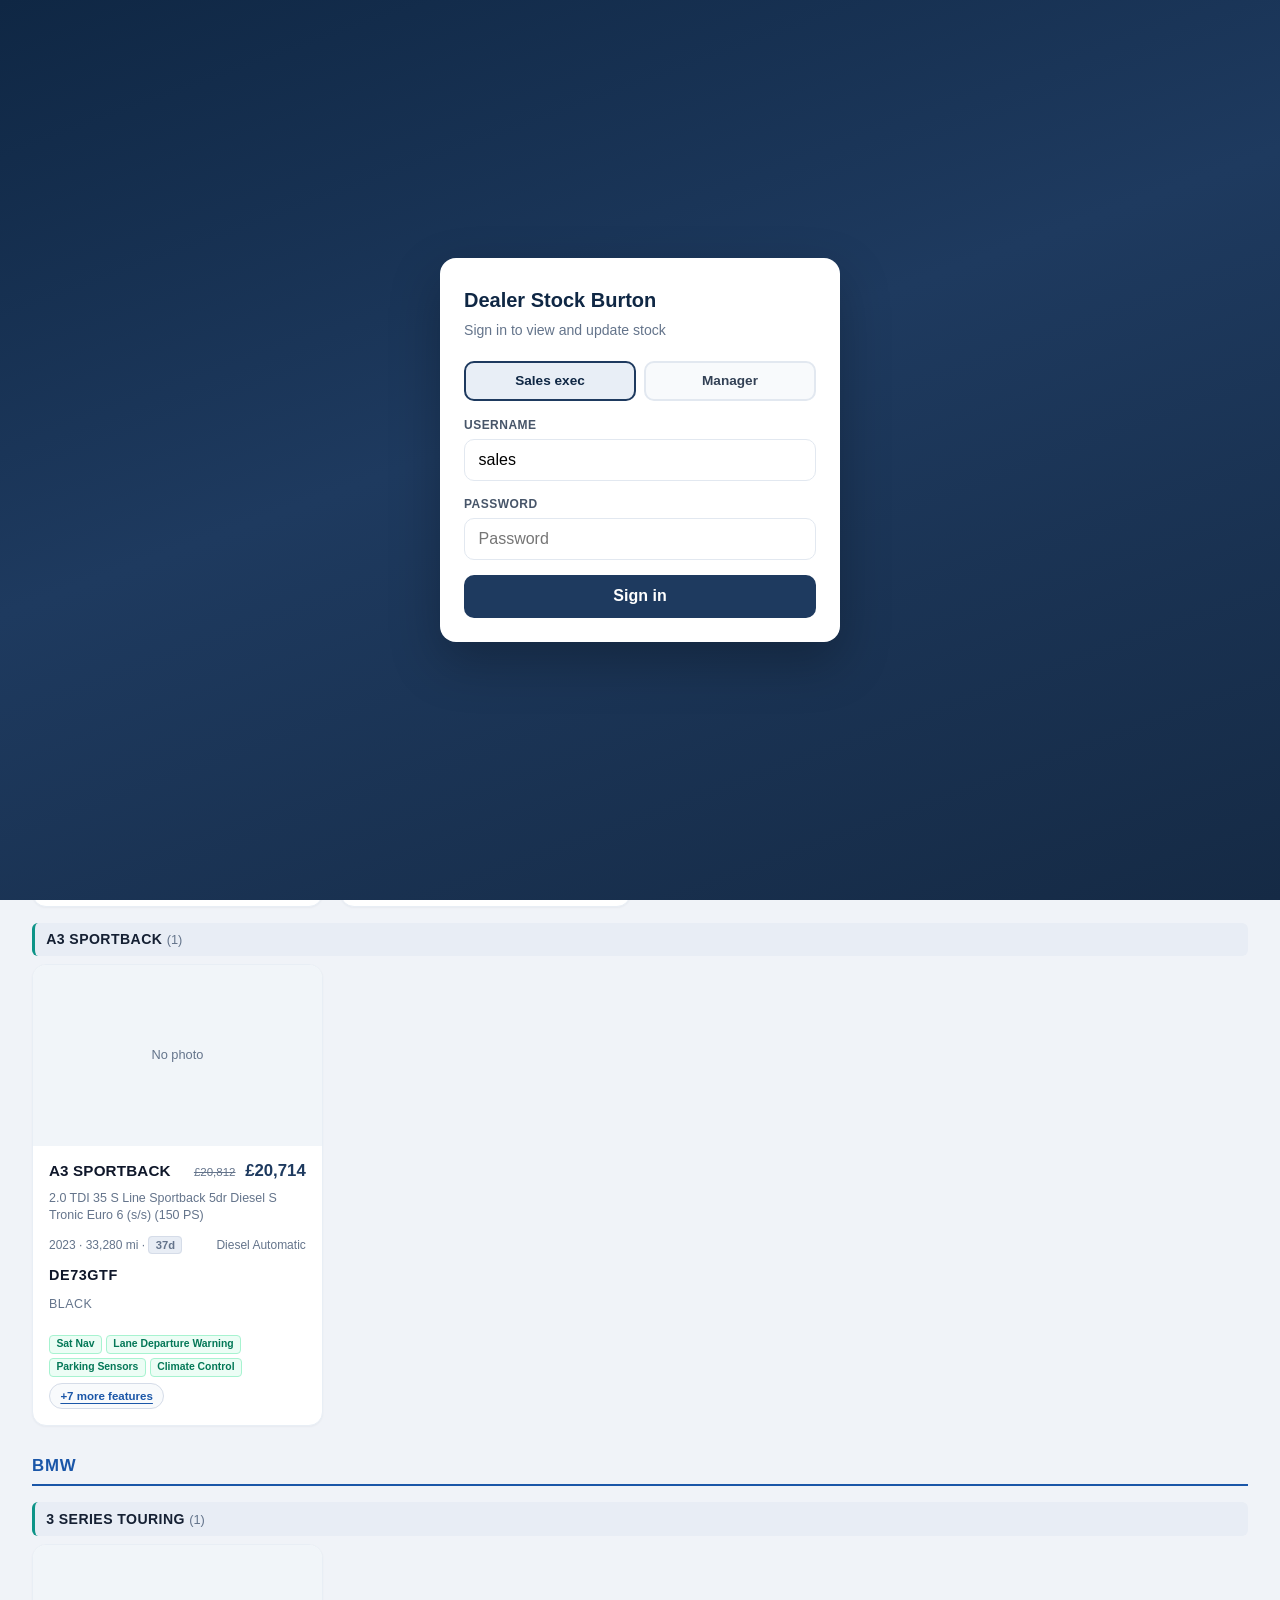
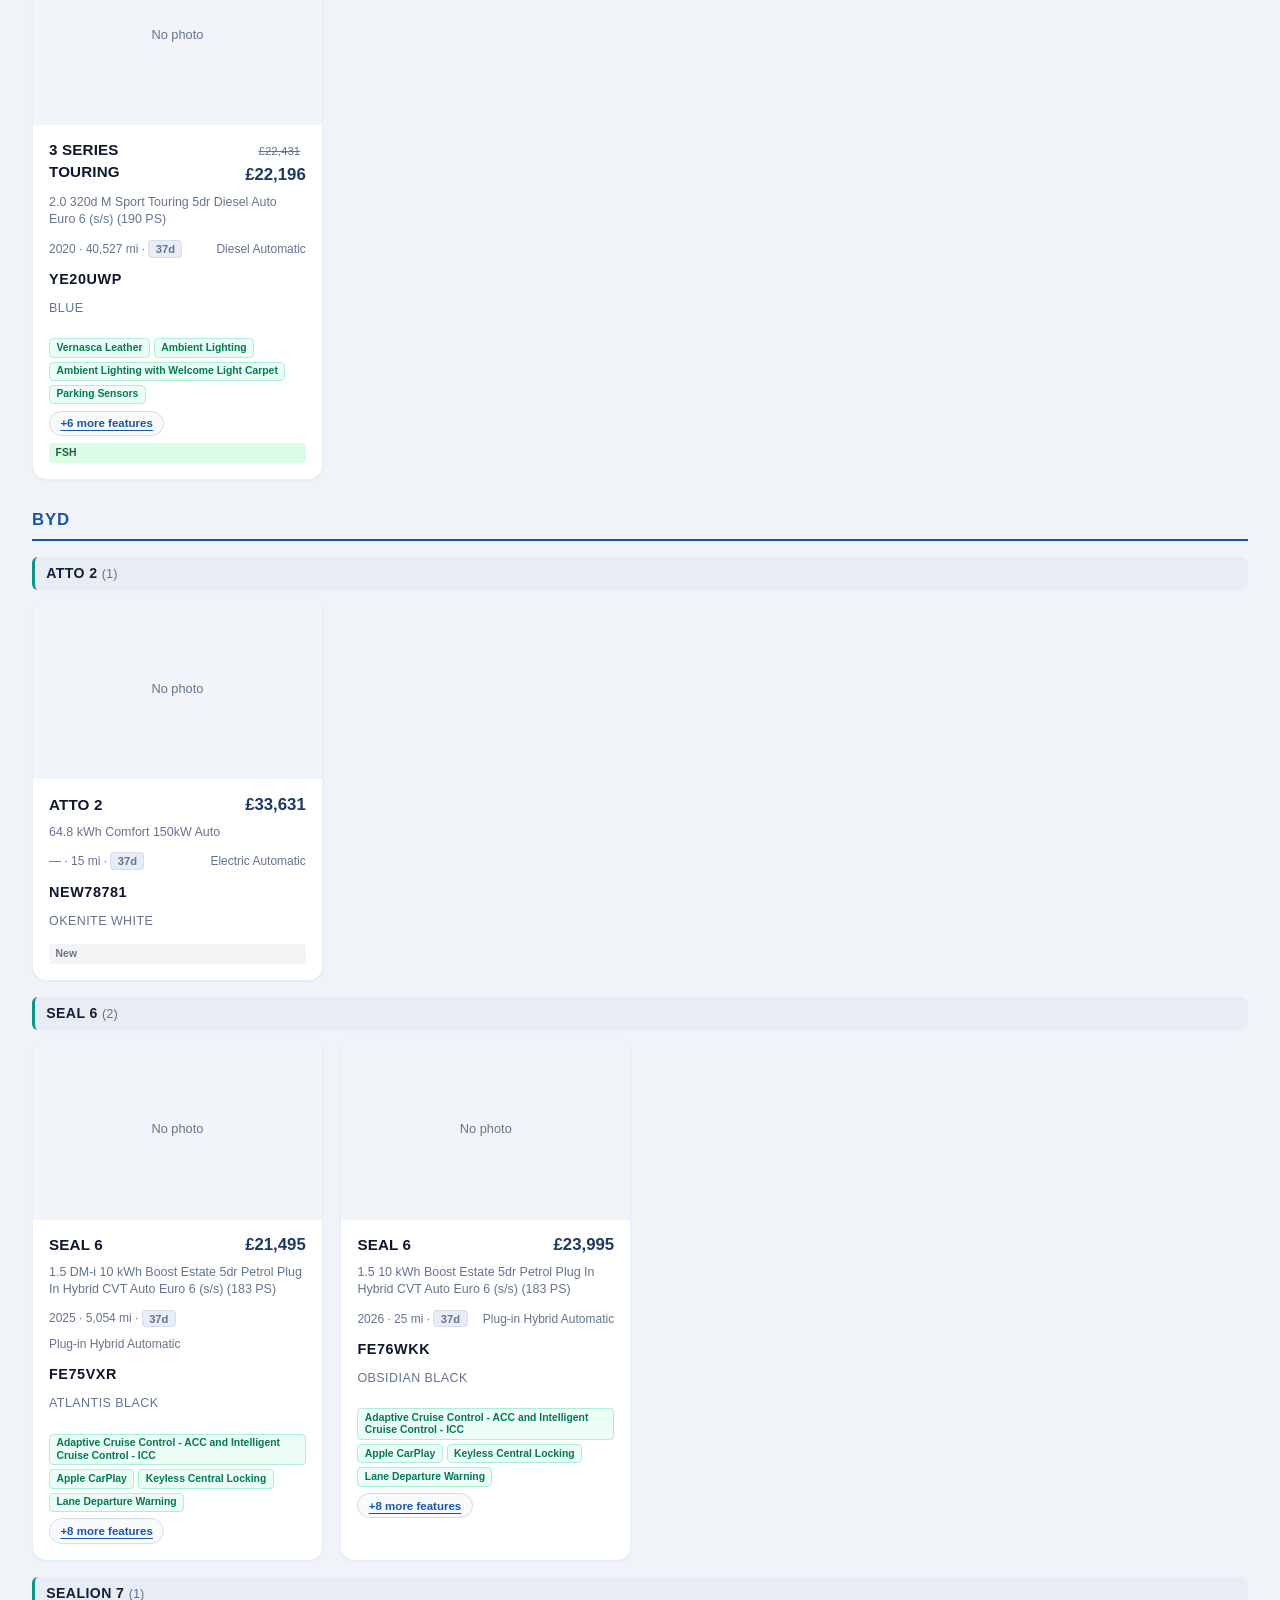
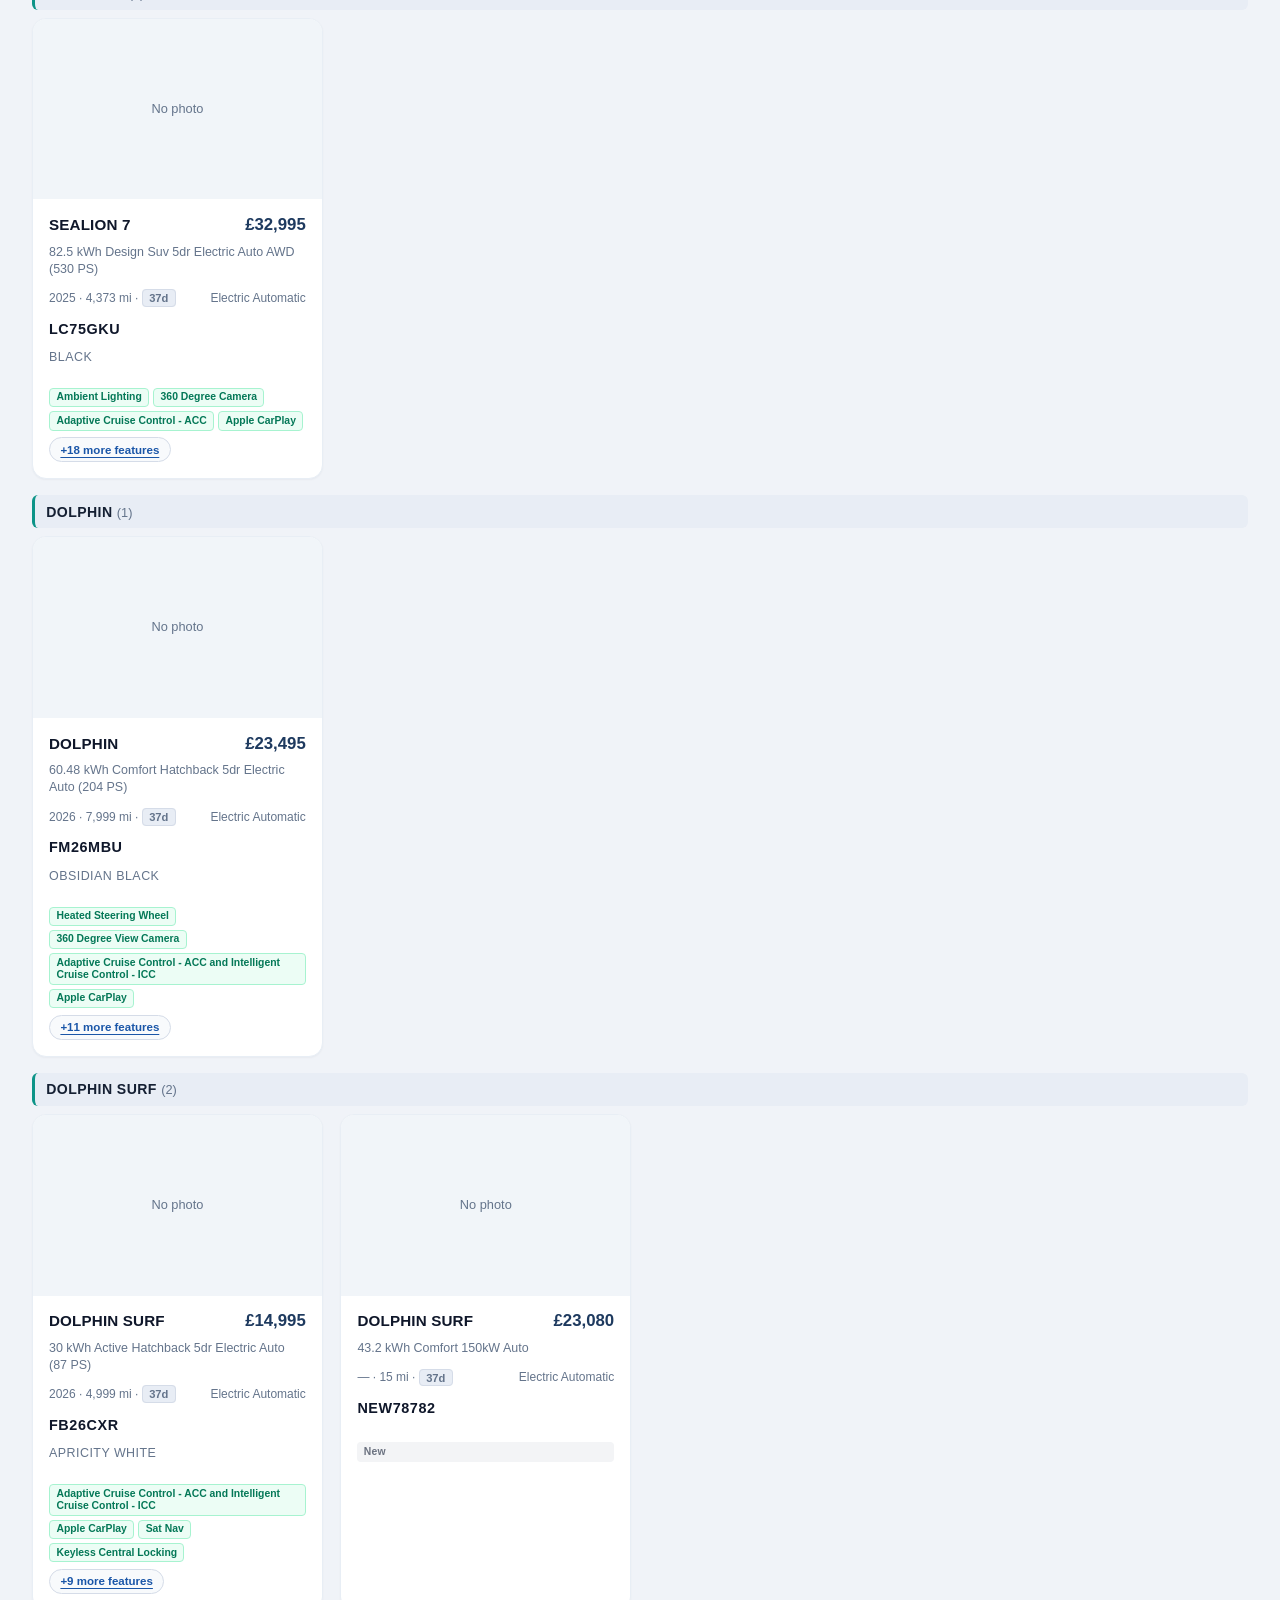
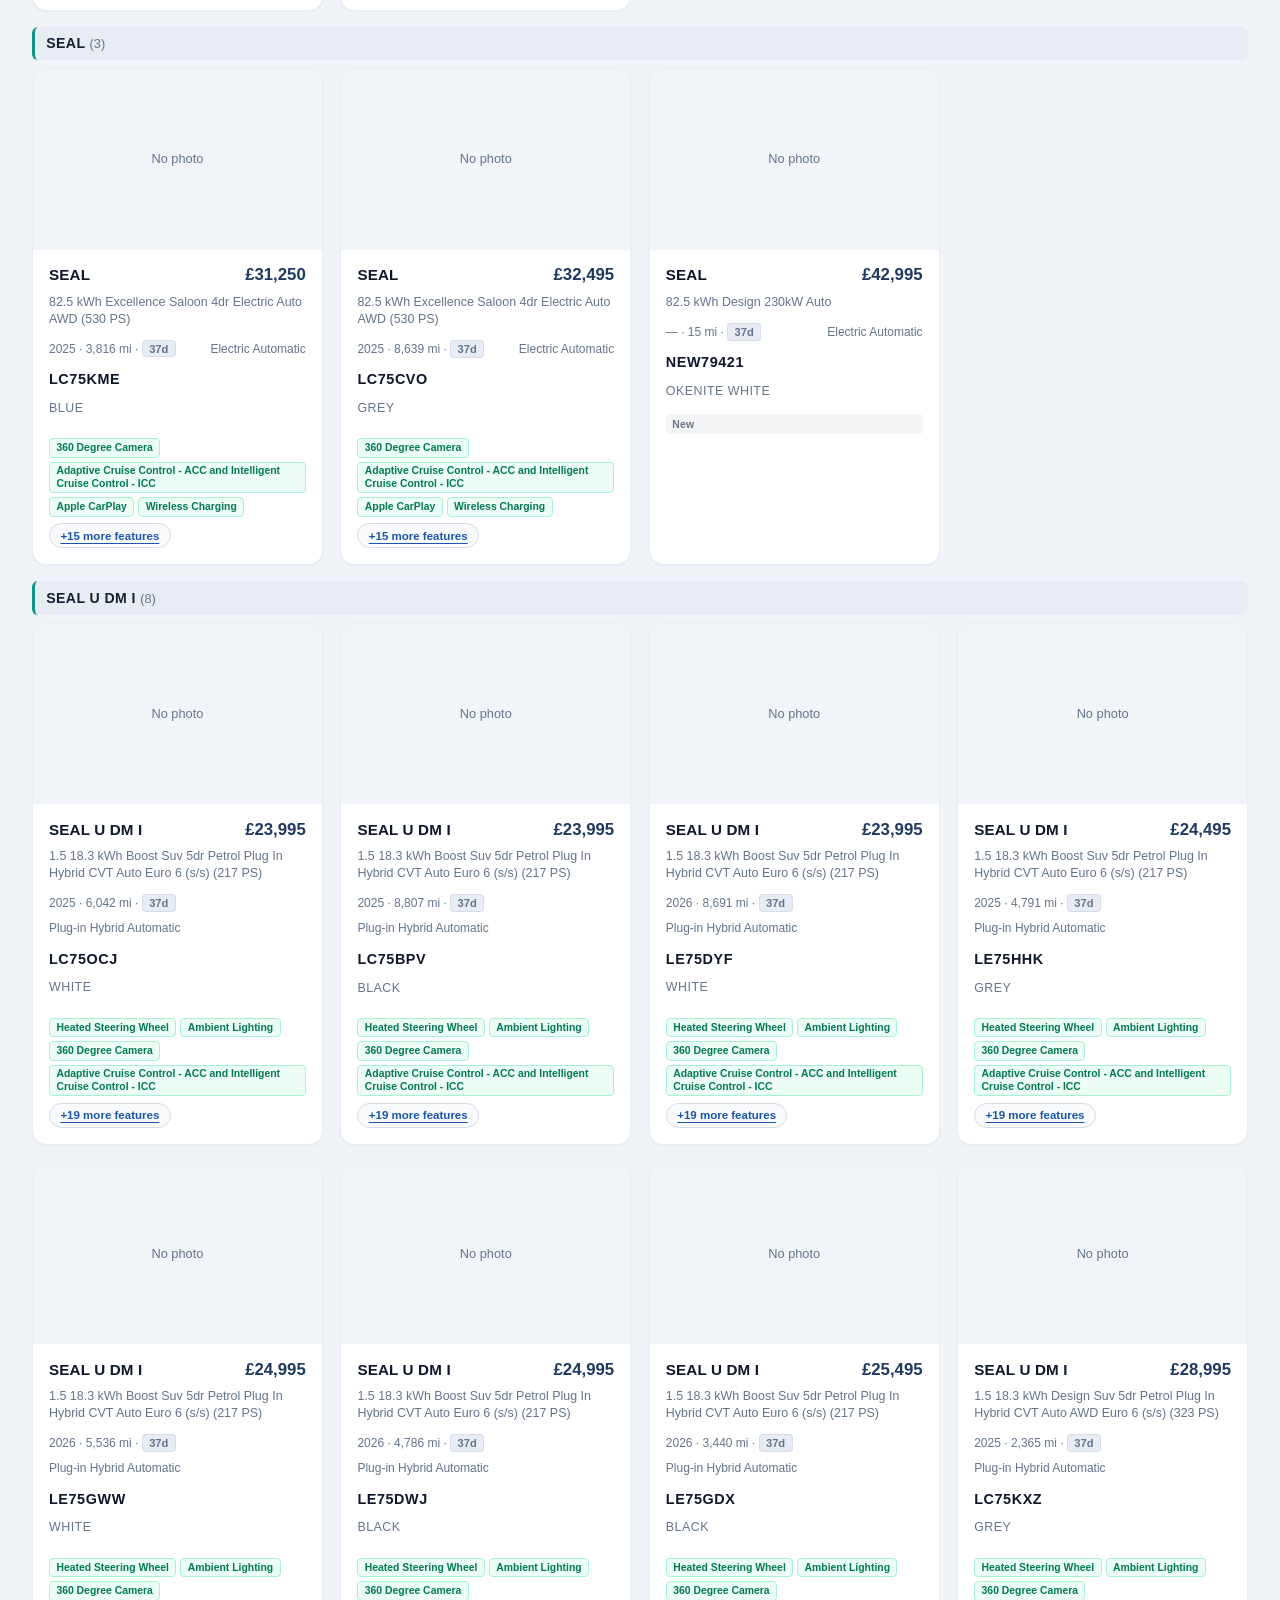
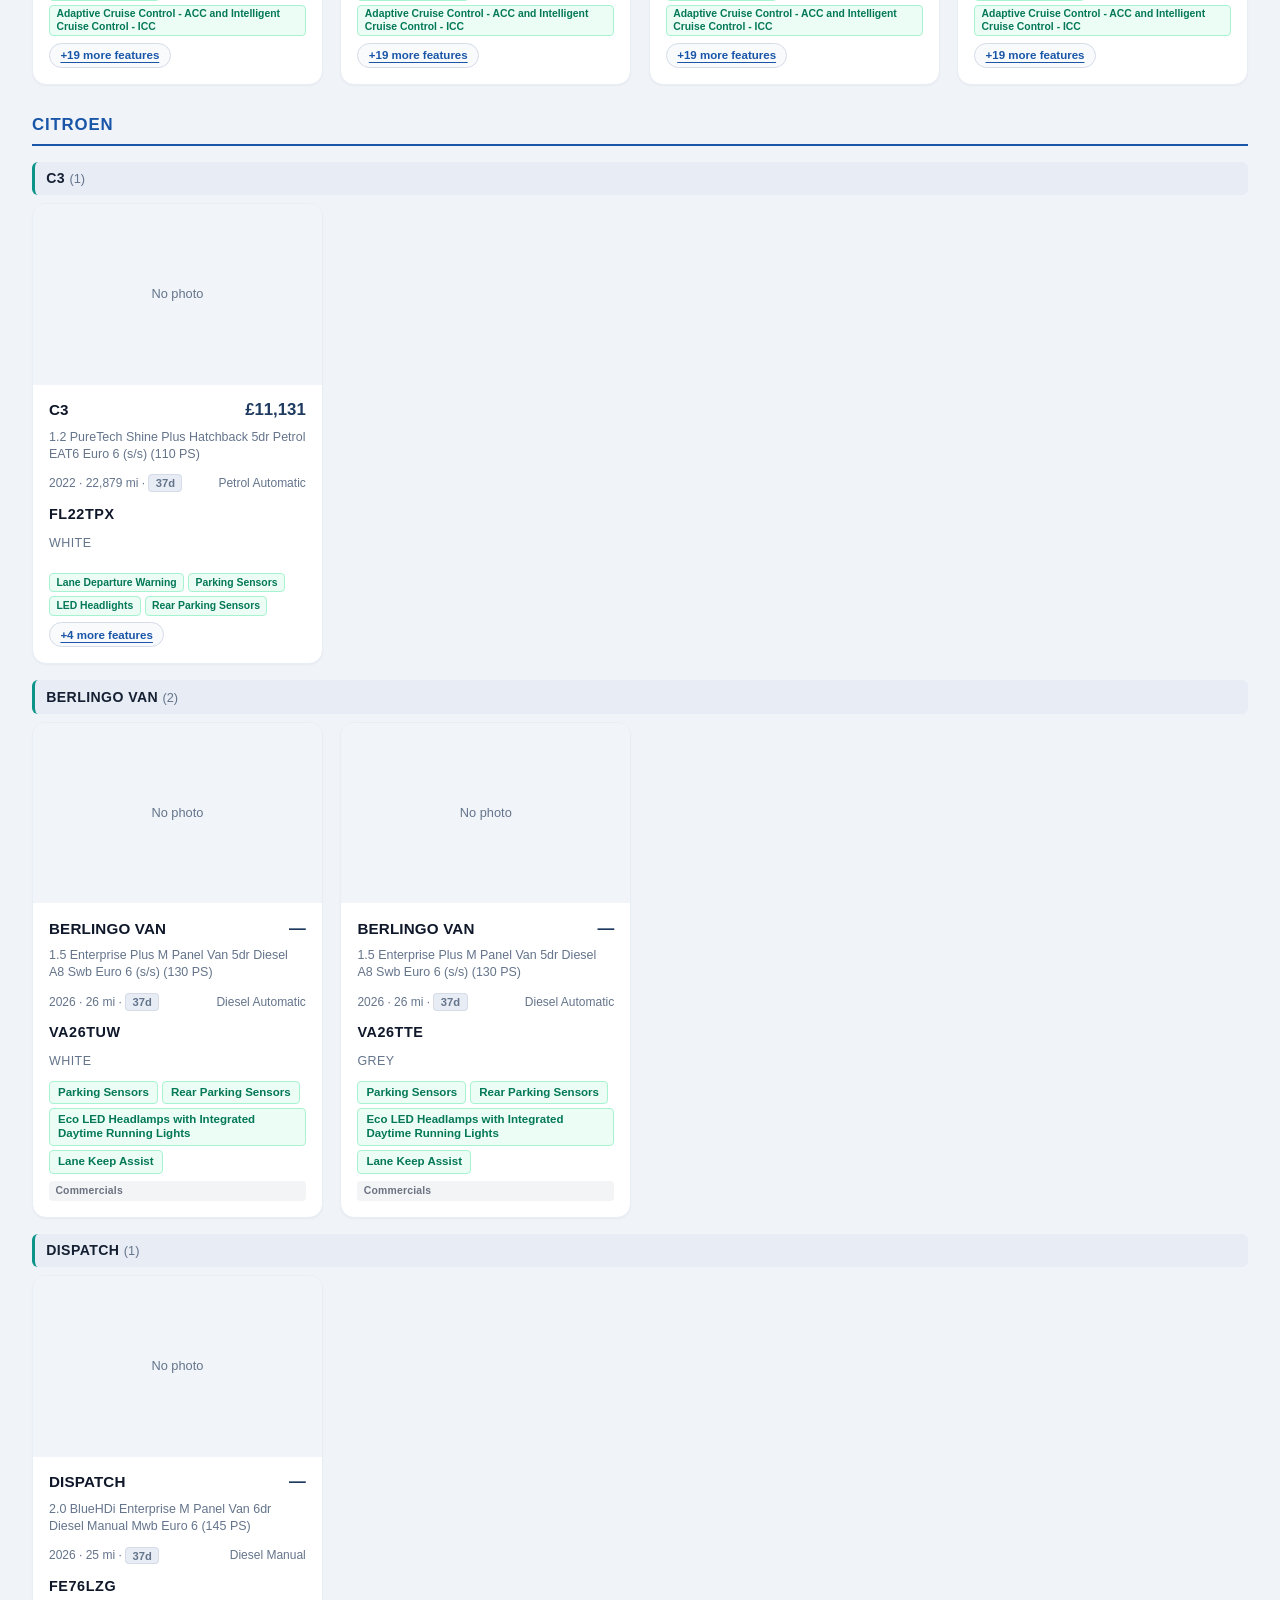
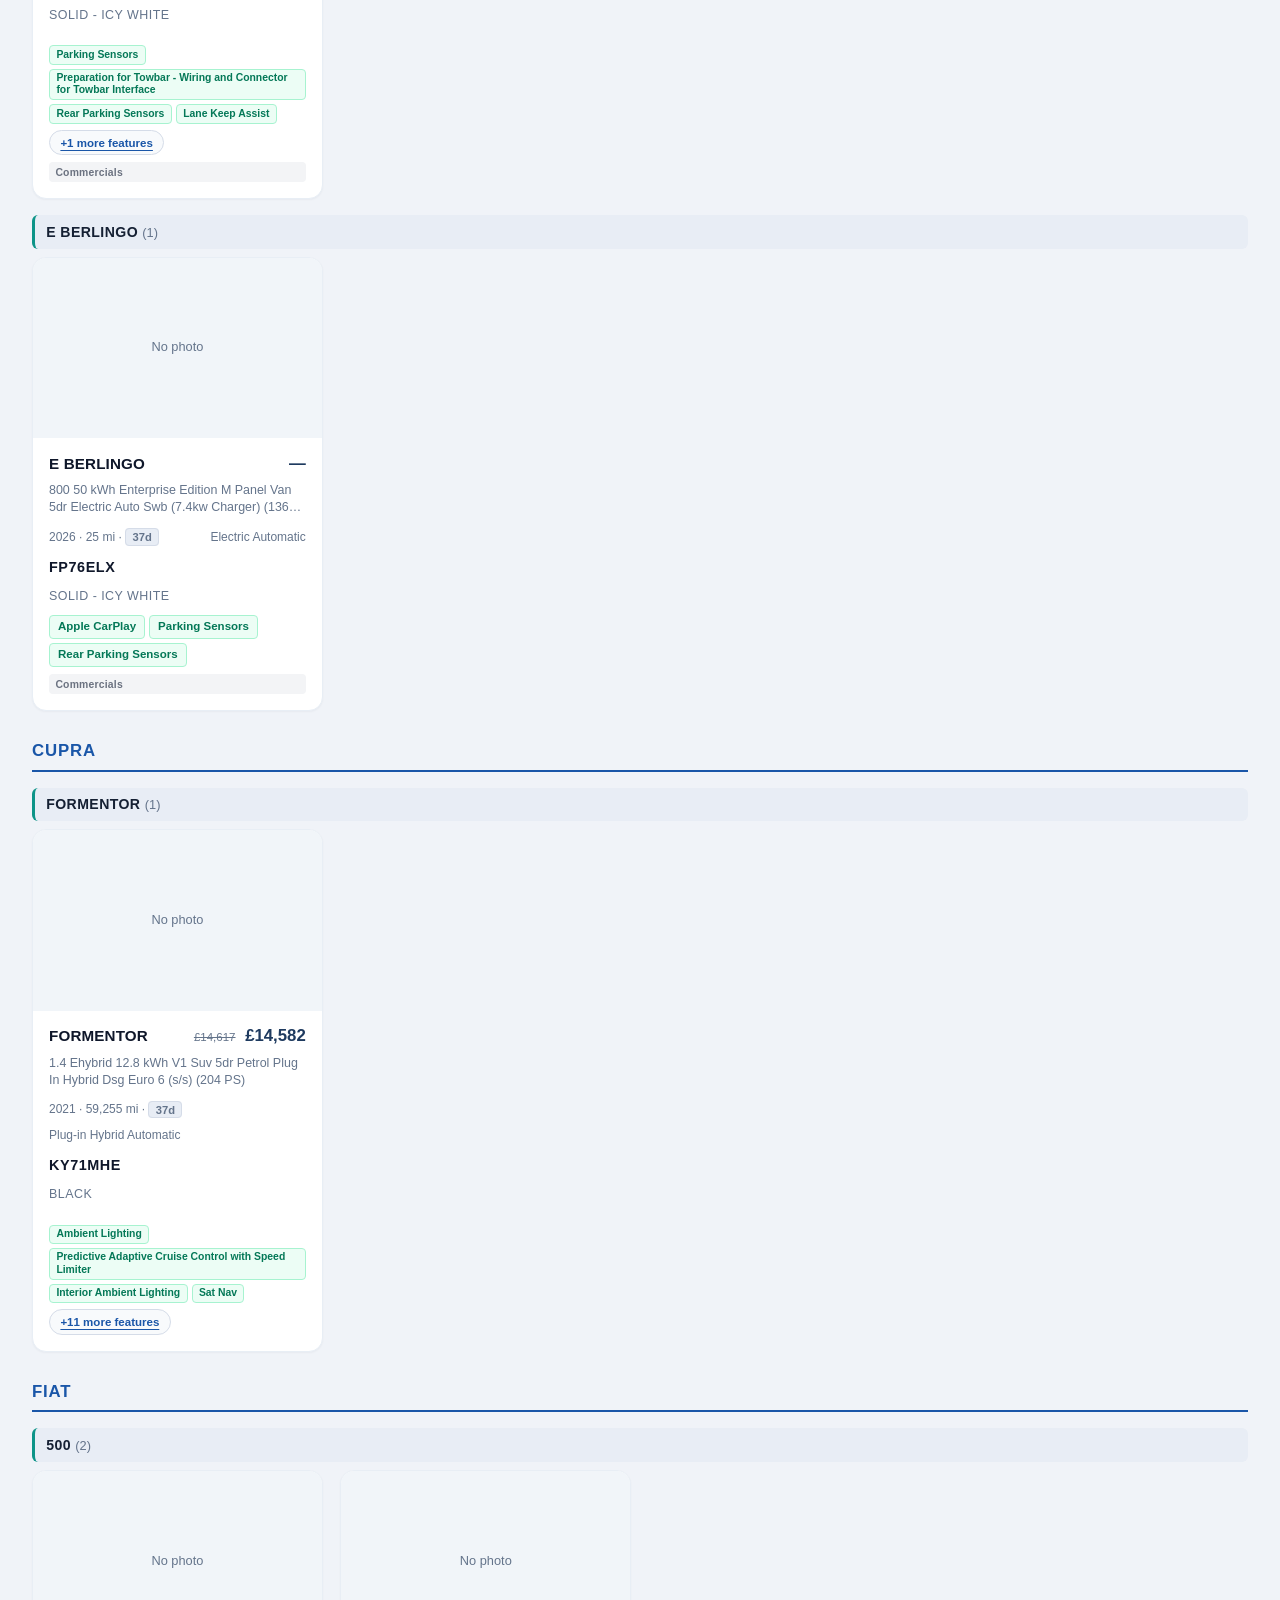
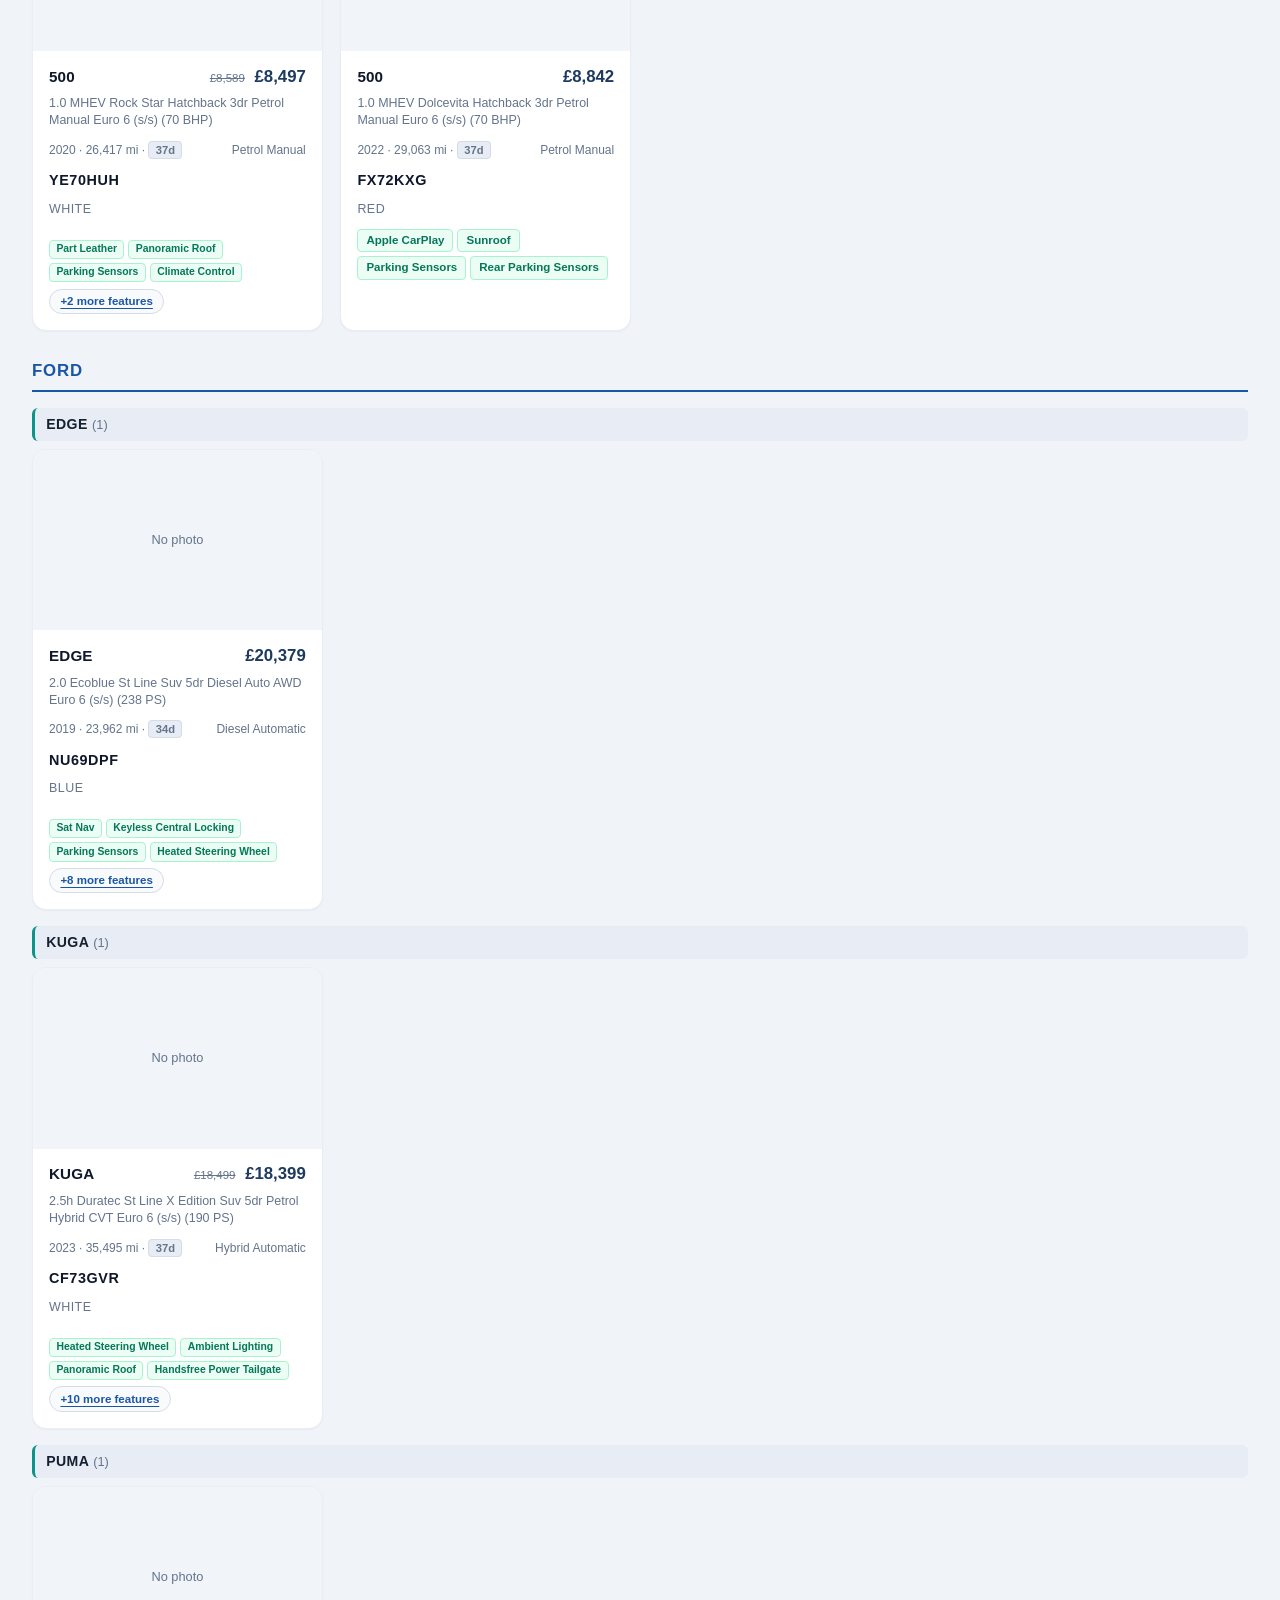
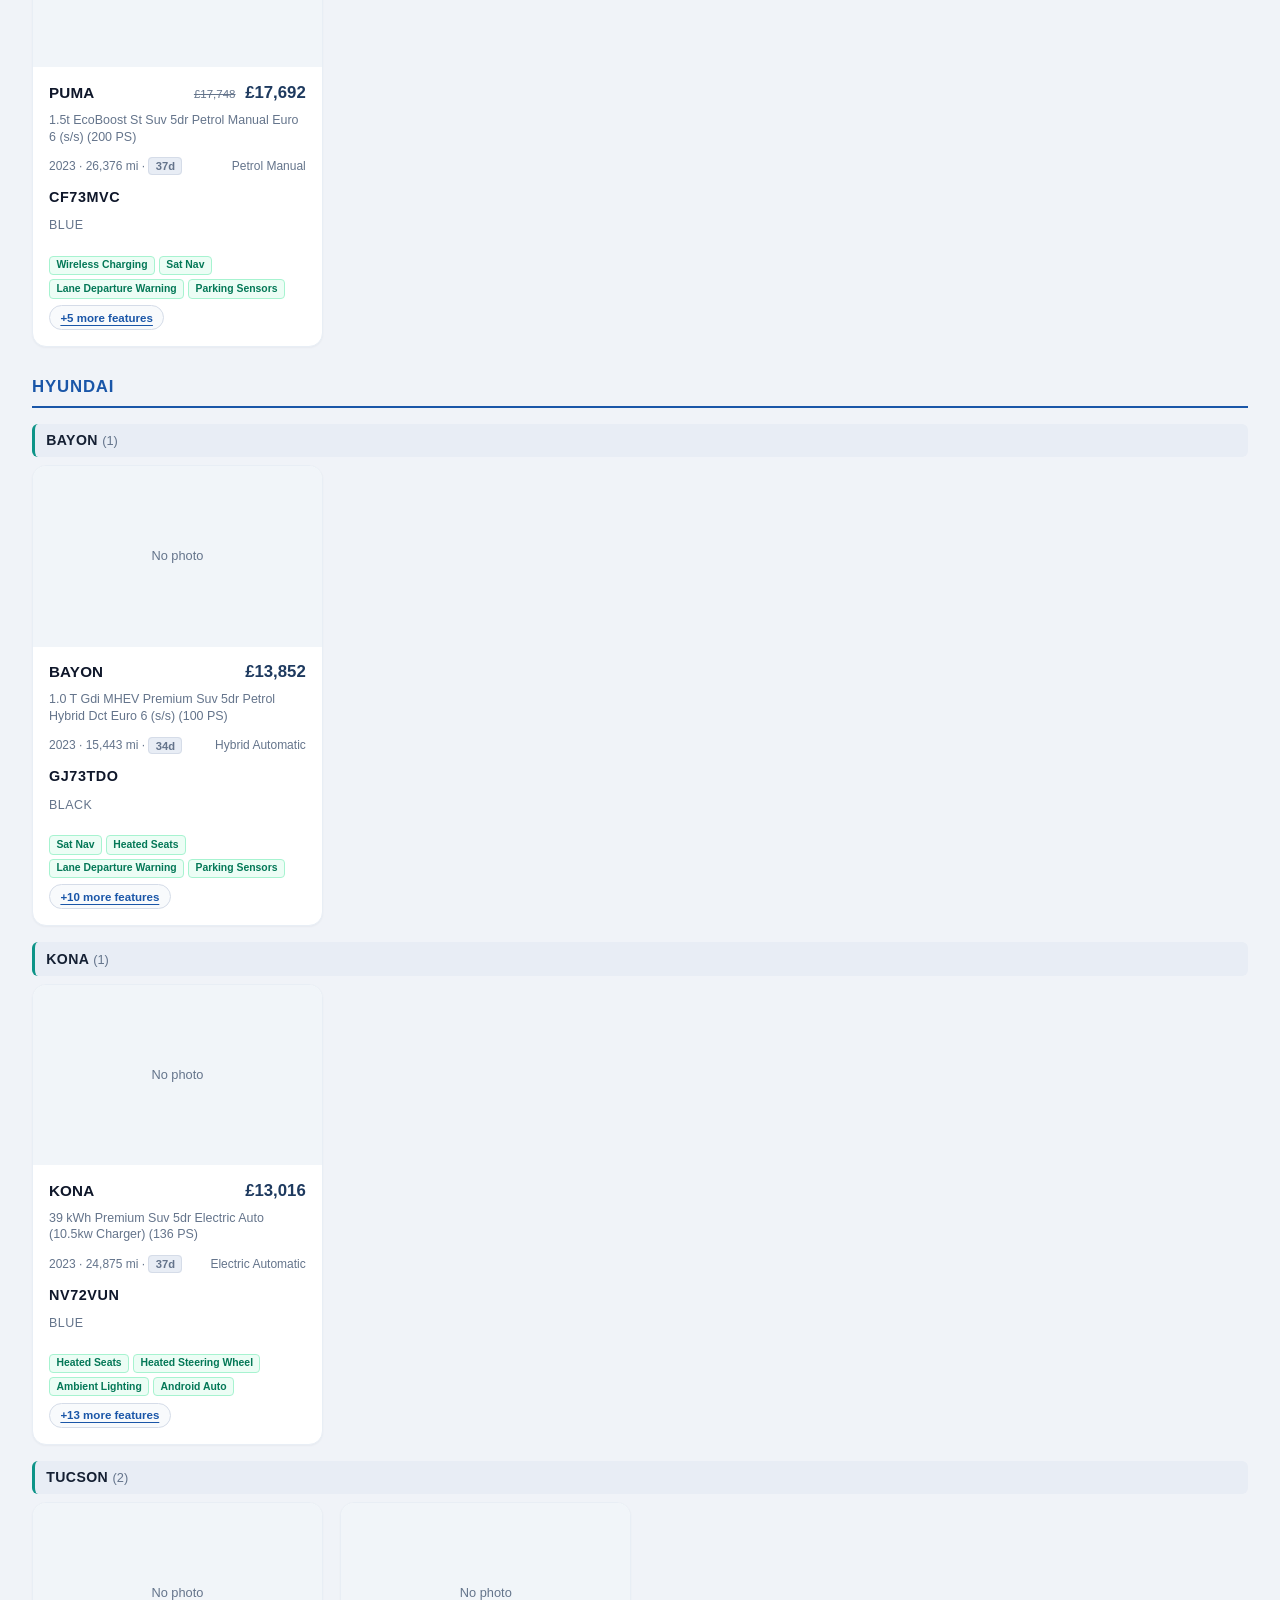
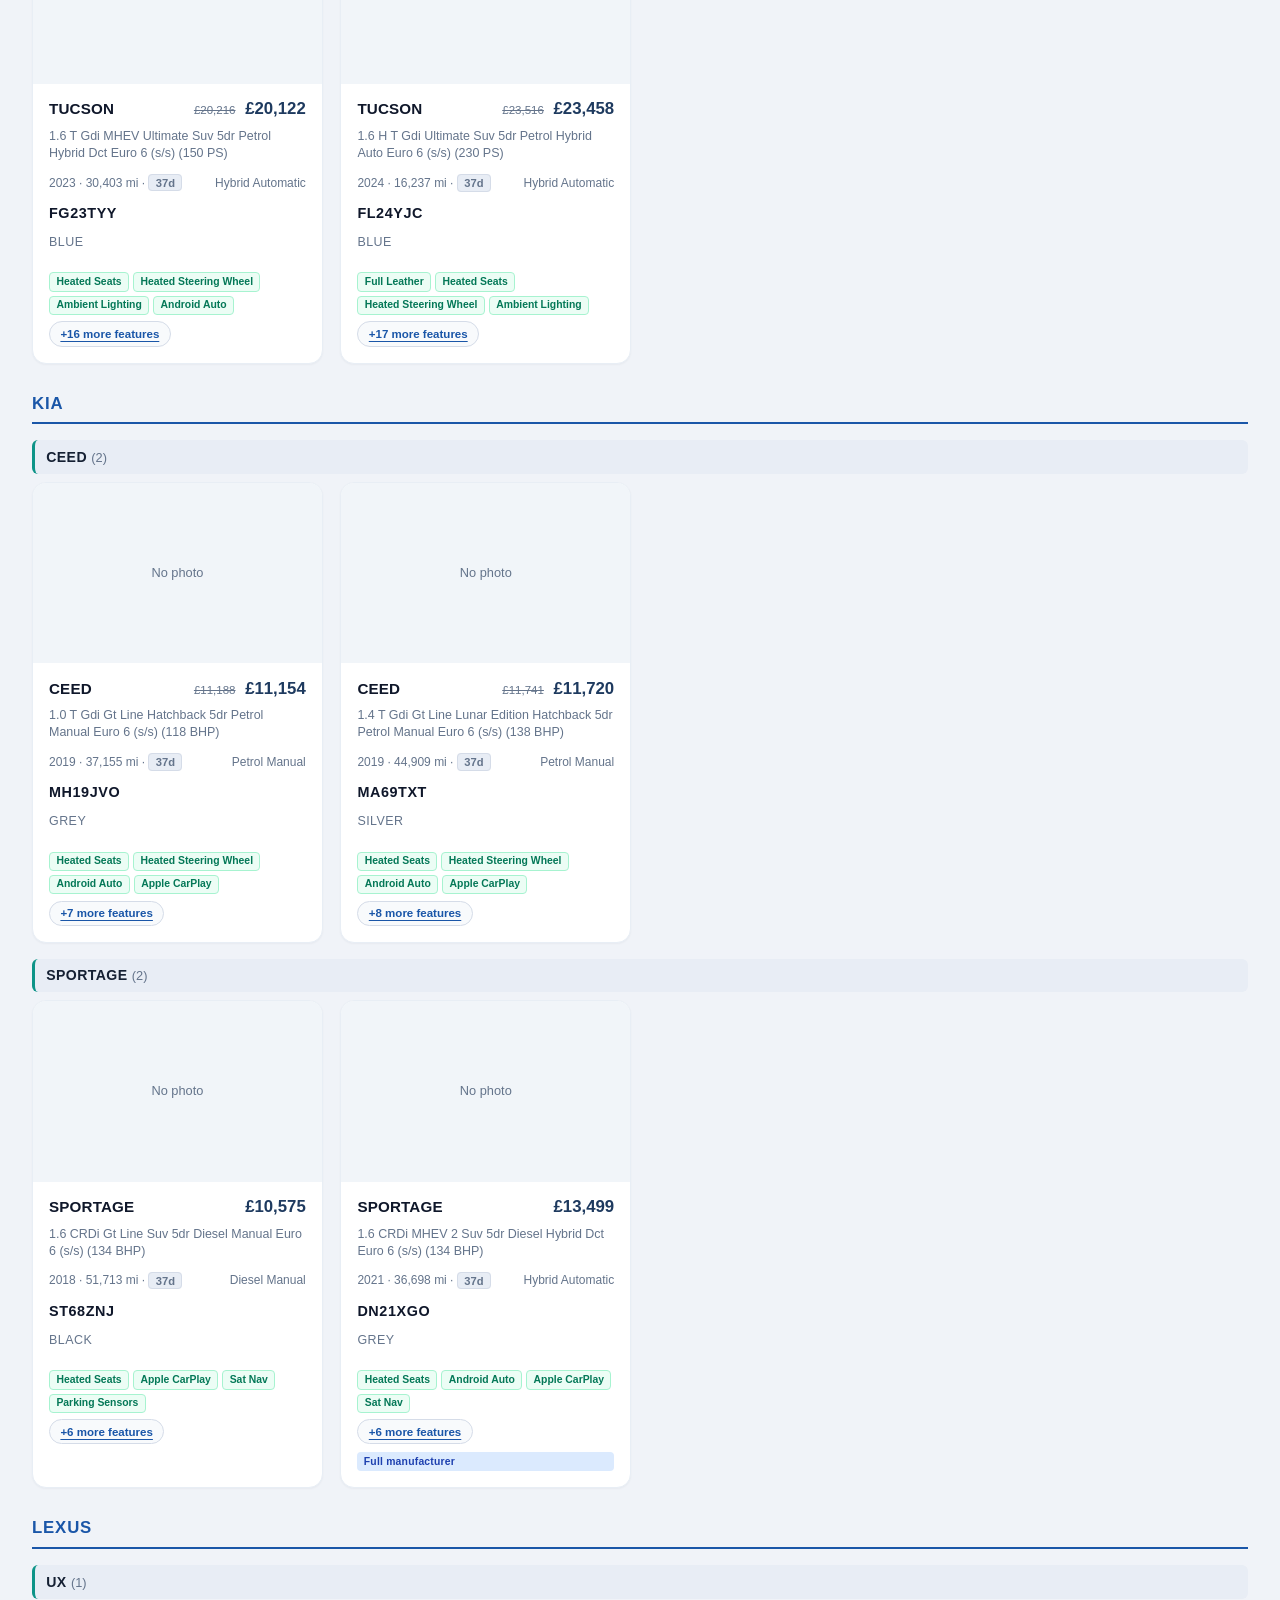
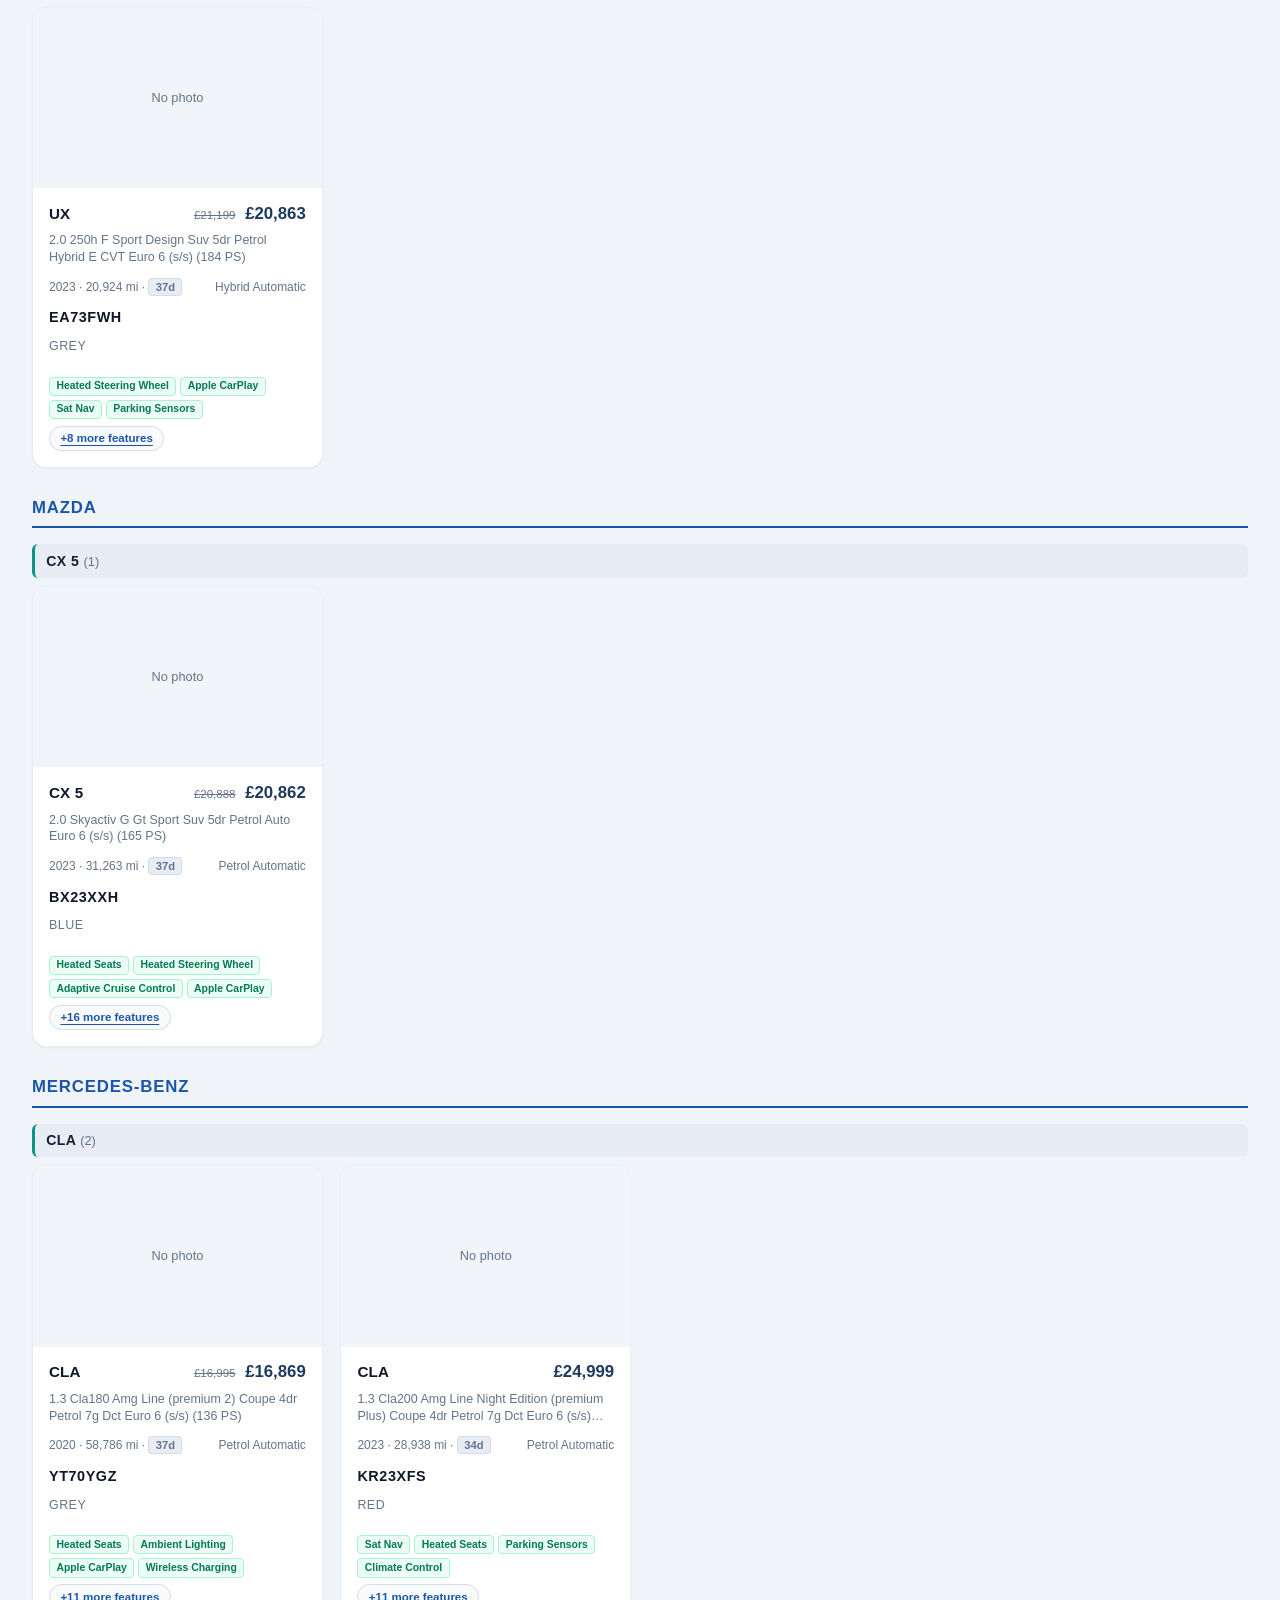
==== commit 9d1e0bce: "Add files via upload" ====
--- a/index.html
+++ b/index.html
@@ -1574,10 +1574,10 @@
 }
 
 async function syncStockNow(opts) {
-  if (!isManager()) { alert('Only managers can sync stock from Pentagon.'); return; }
-
   opts = opts || {};
   const silent = !!opts.silent;
+  // Sales never sync — fail quietly (auto-refresh was popping the alert)
+  if (!isManager()) return false;
   if (!location.protocol.startsWith('http')) {
     if (!silent) alert('Sync only works on the live site.');
     return false;
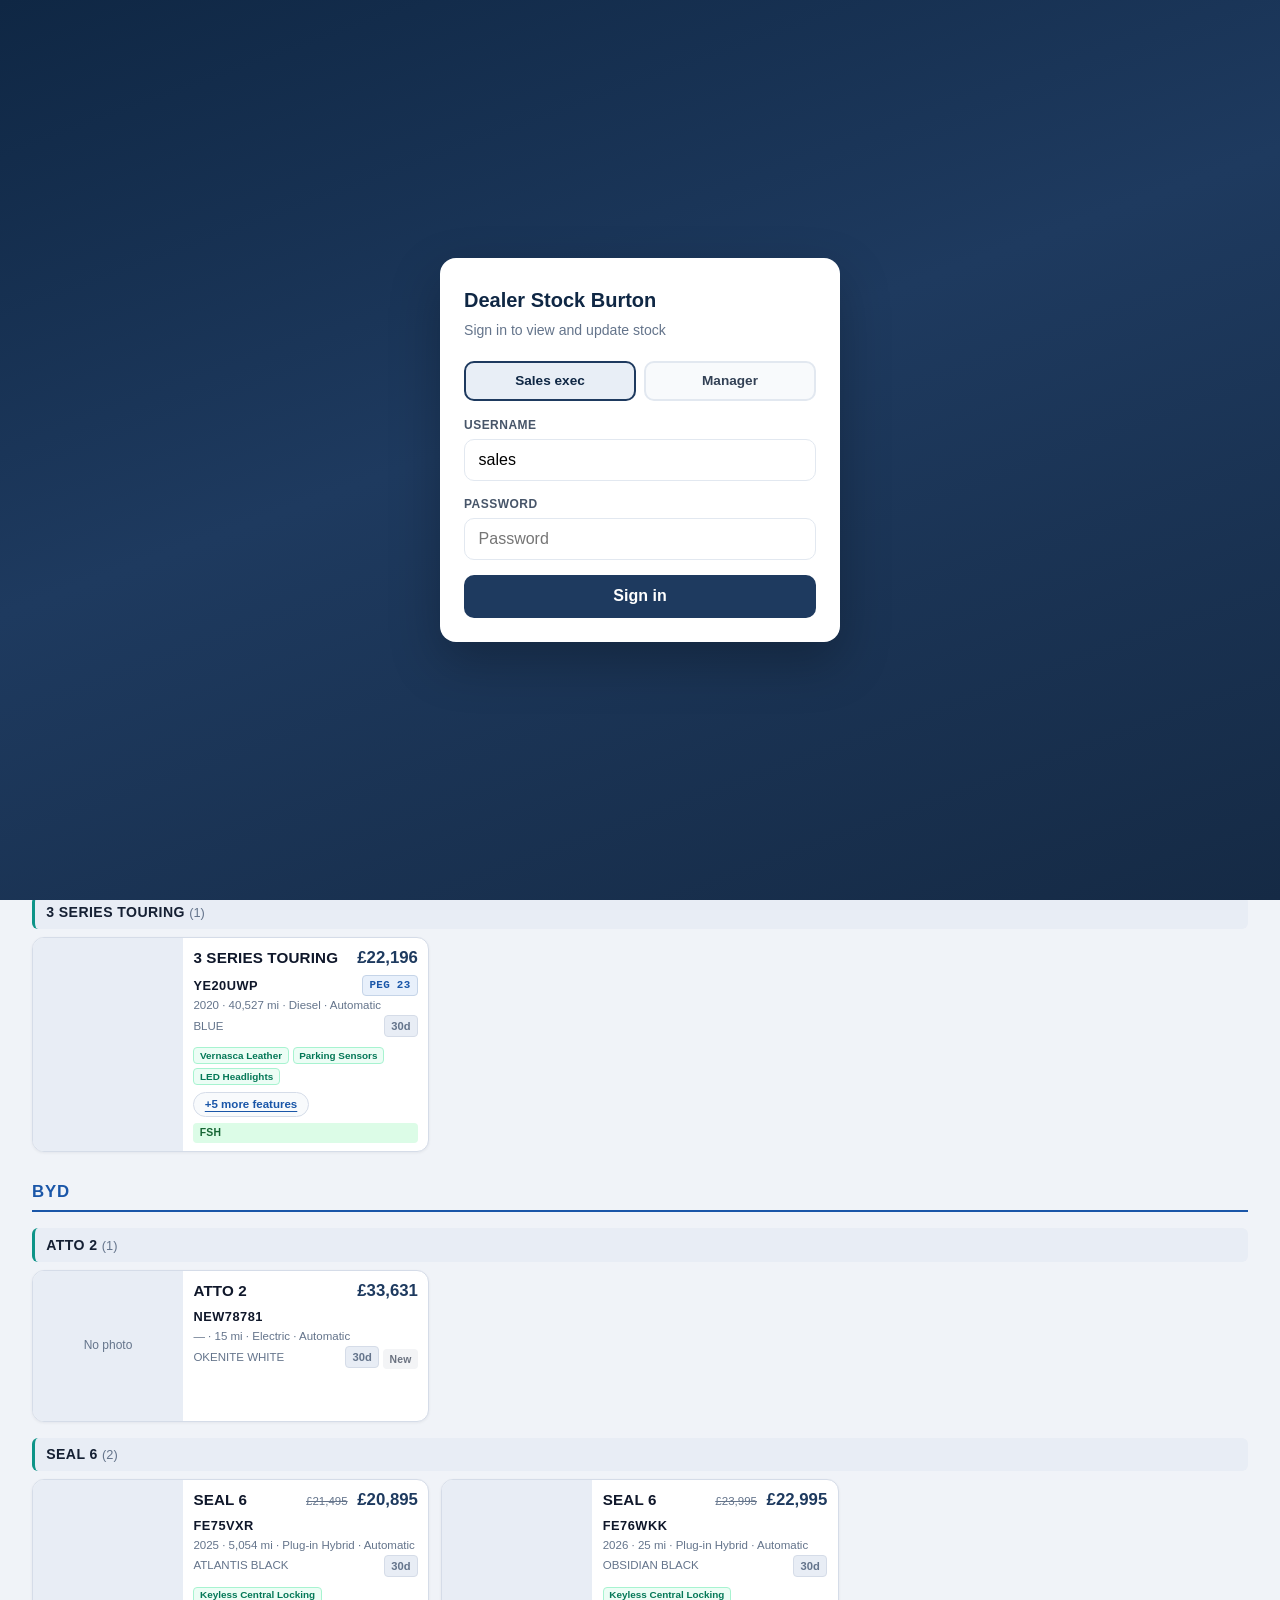
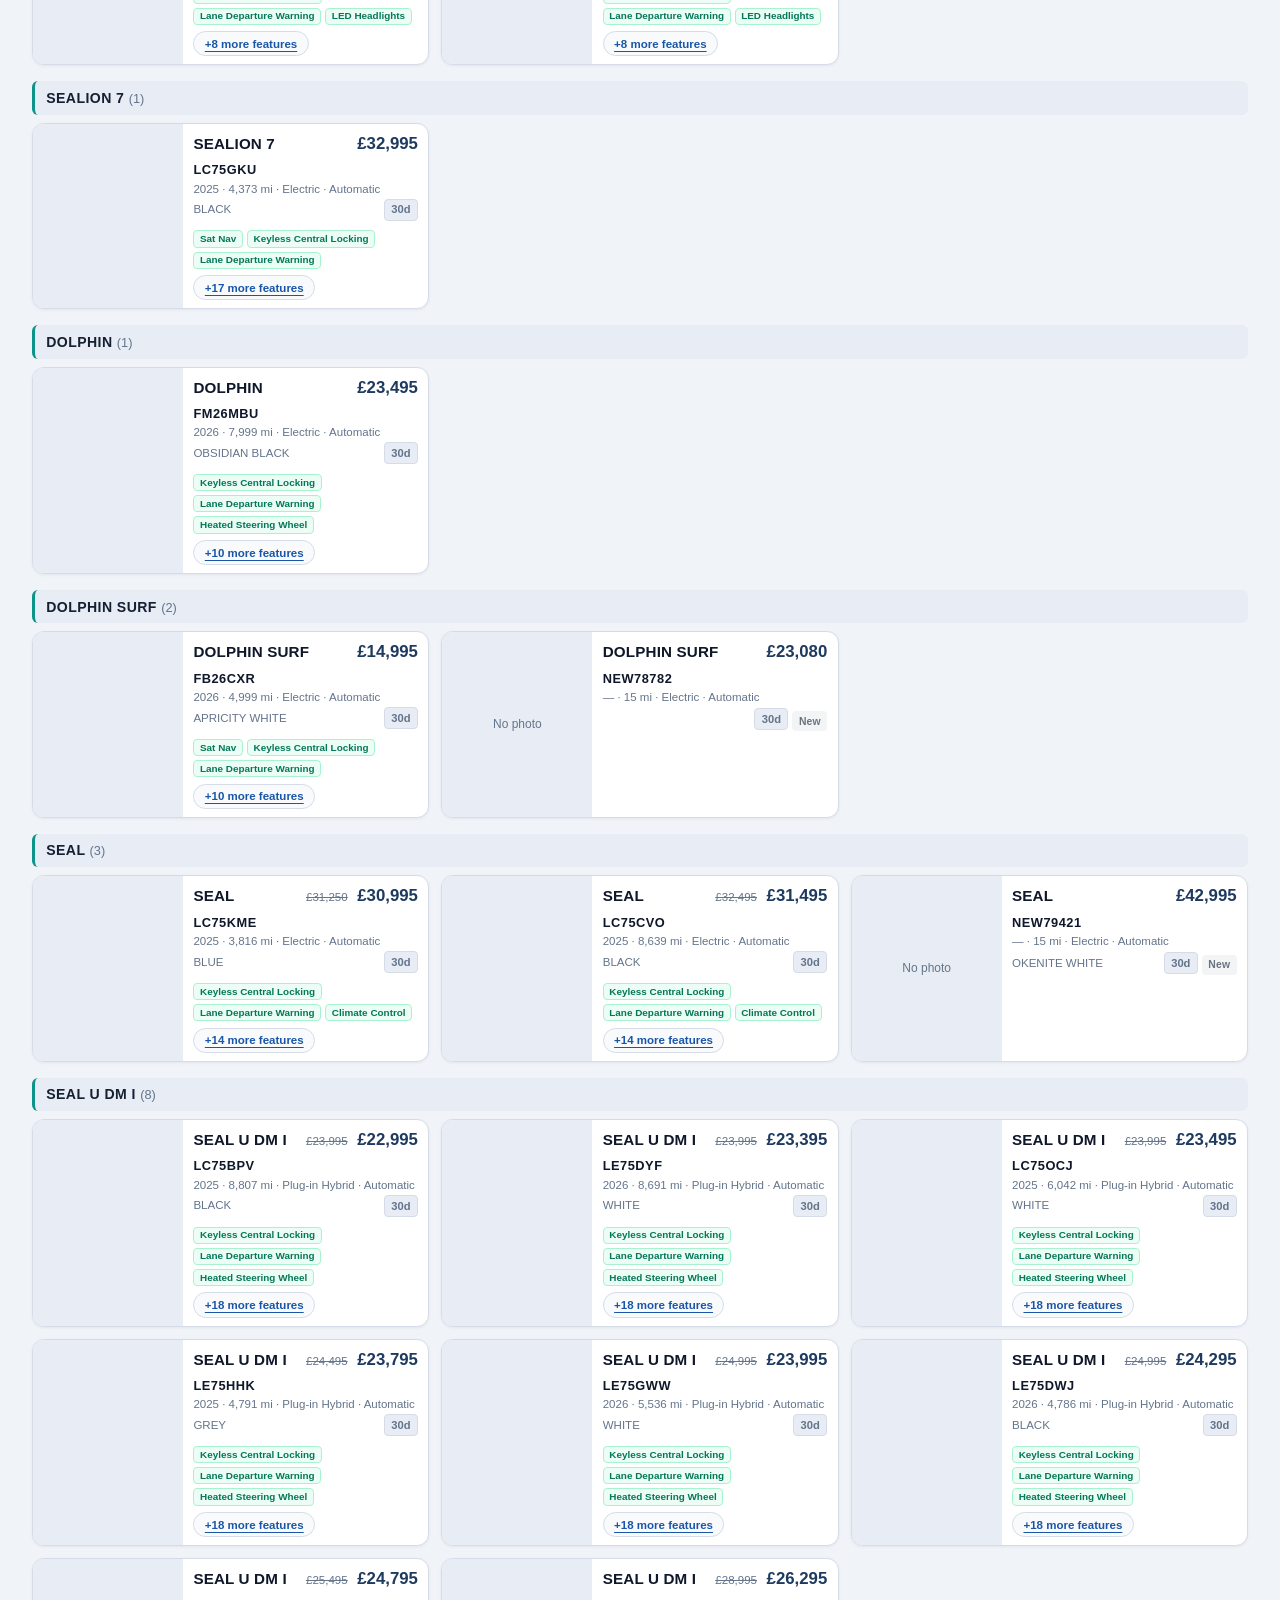
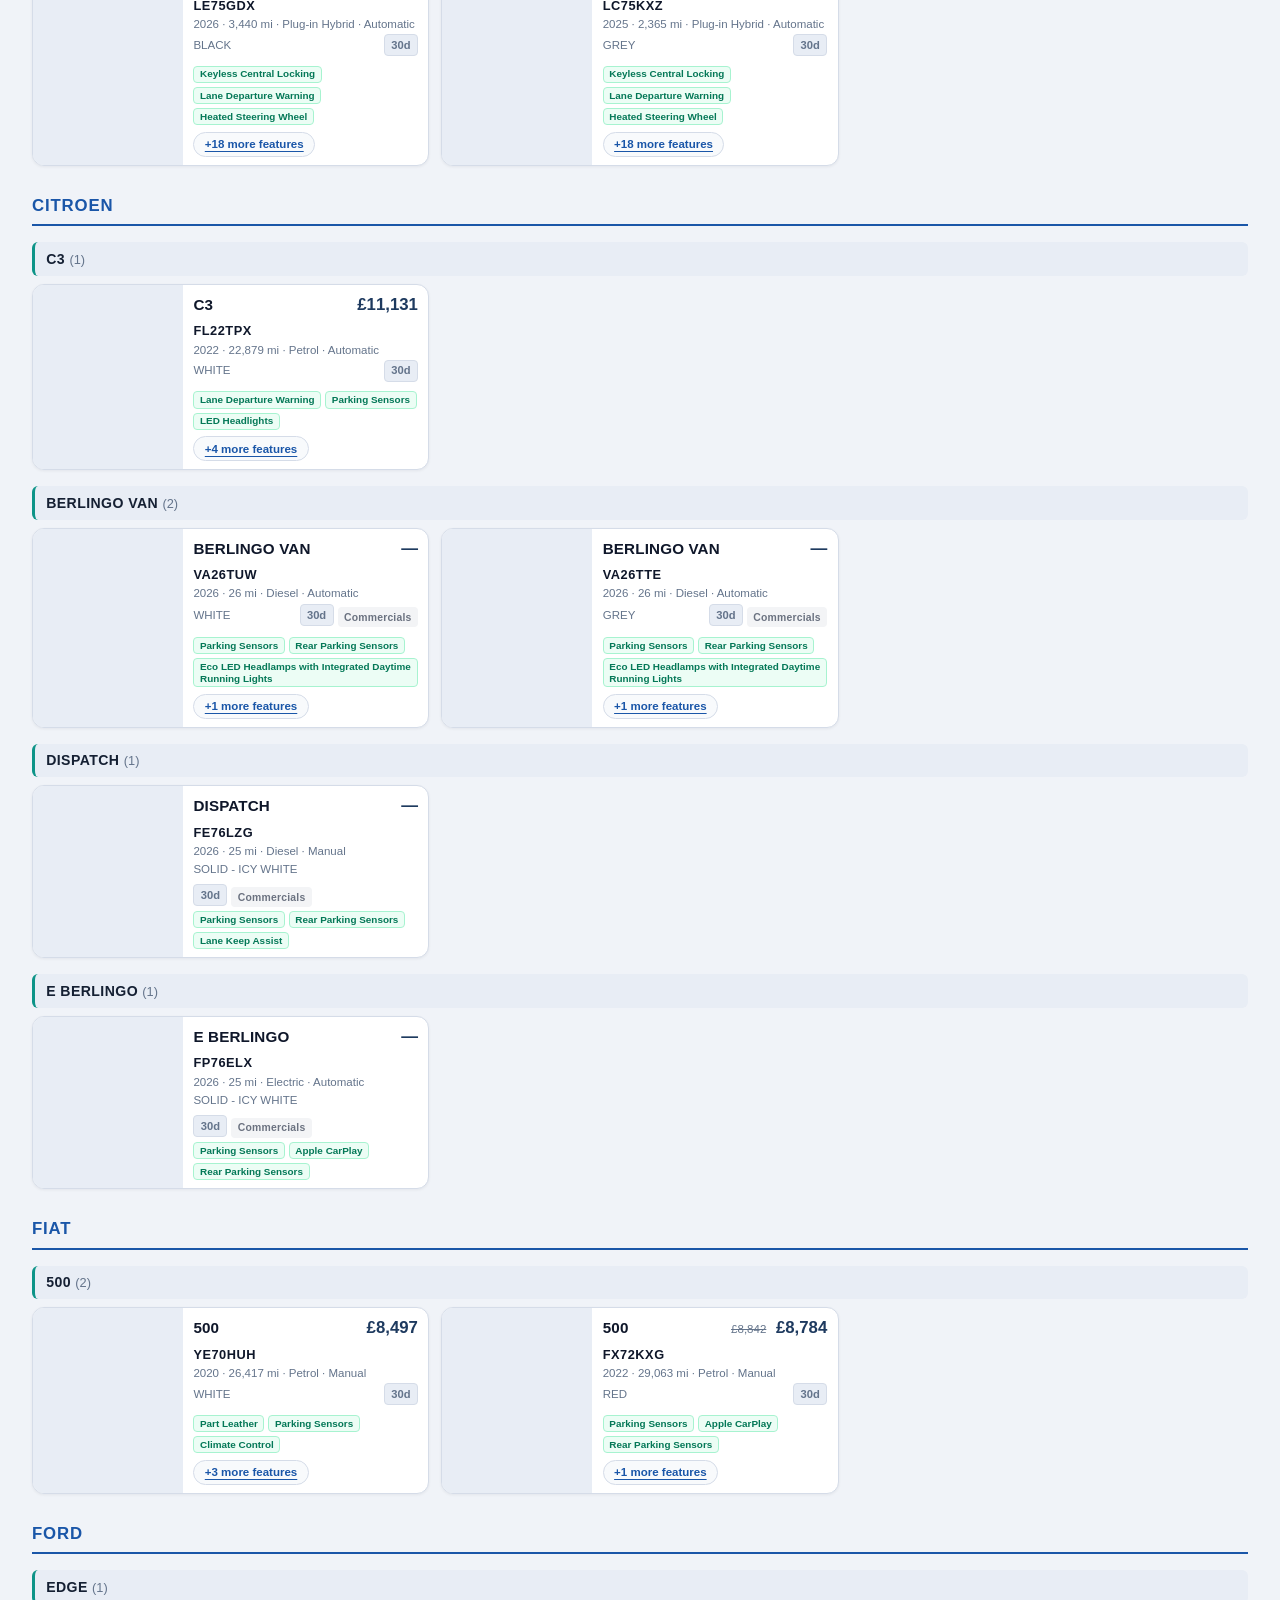
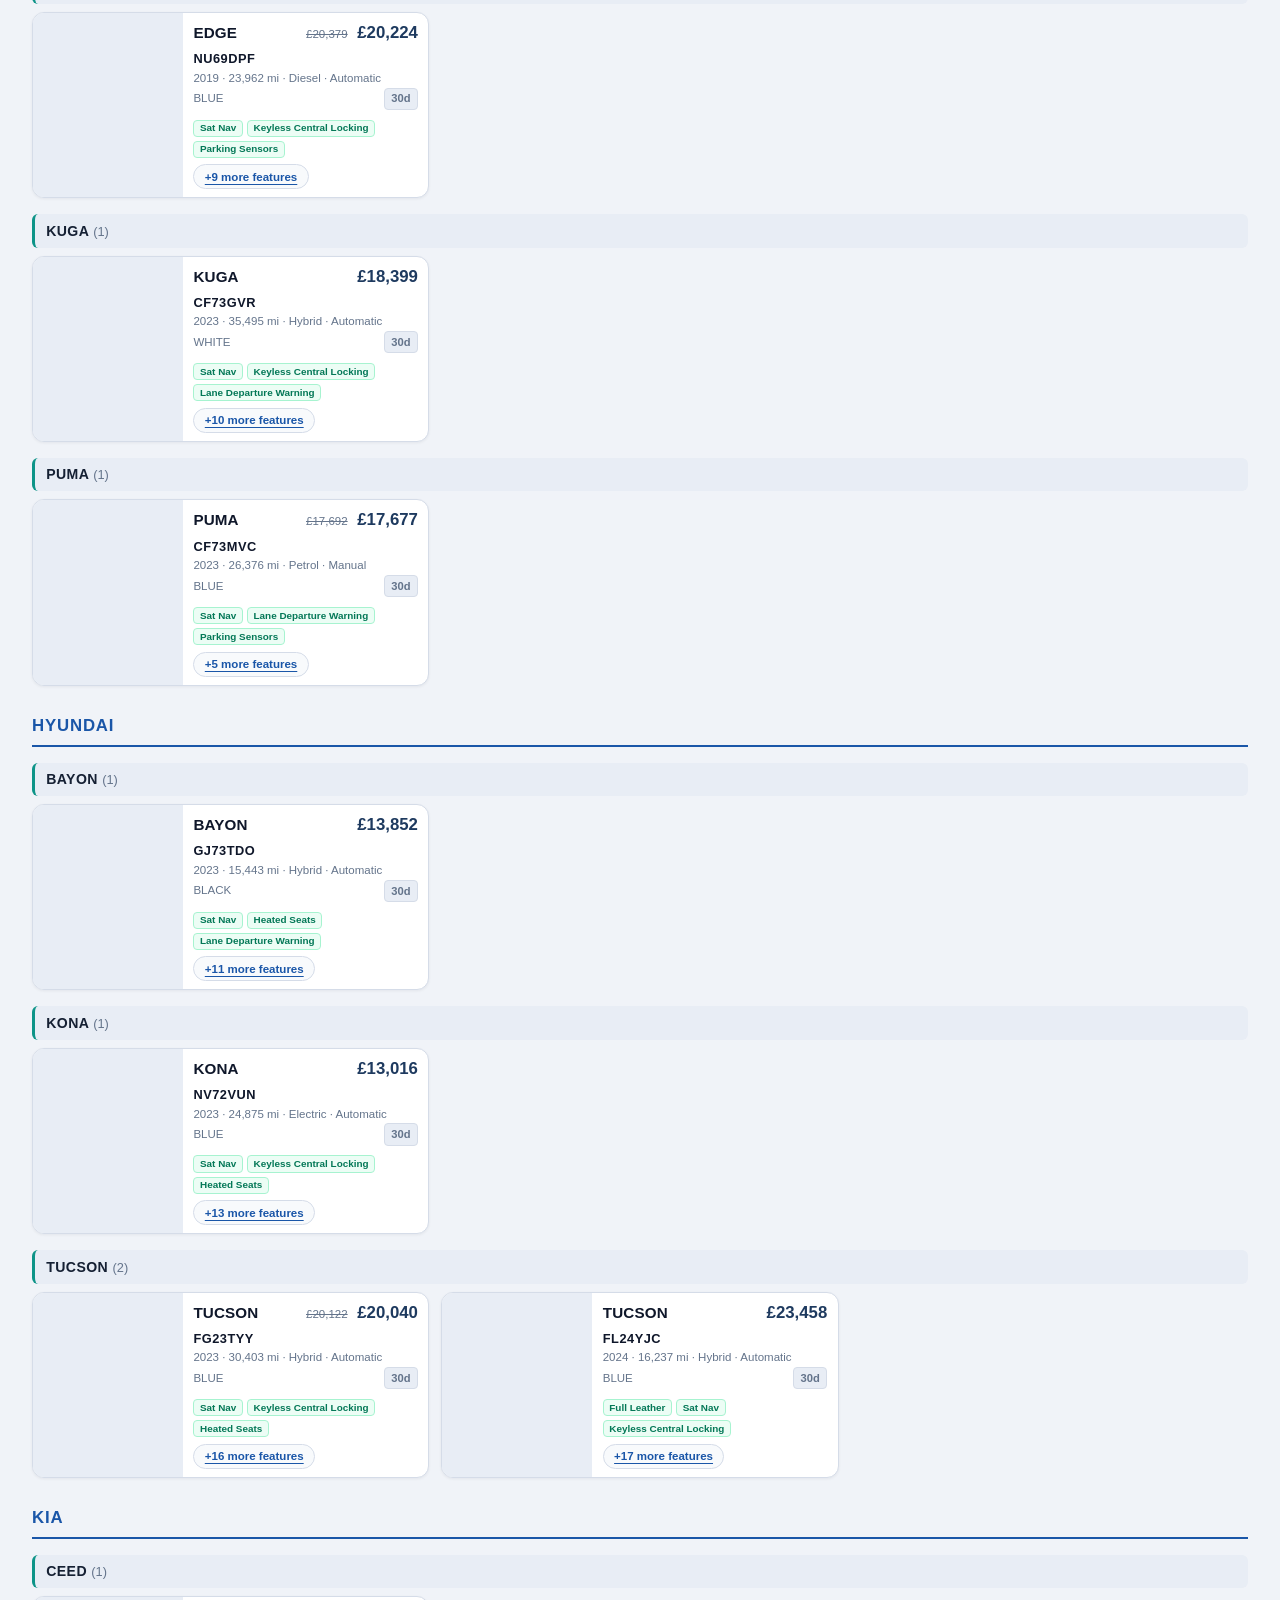
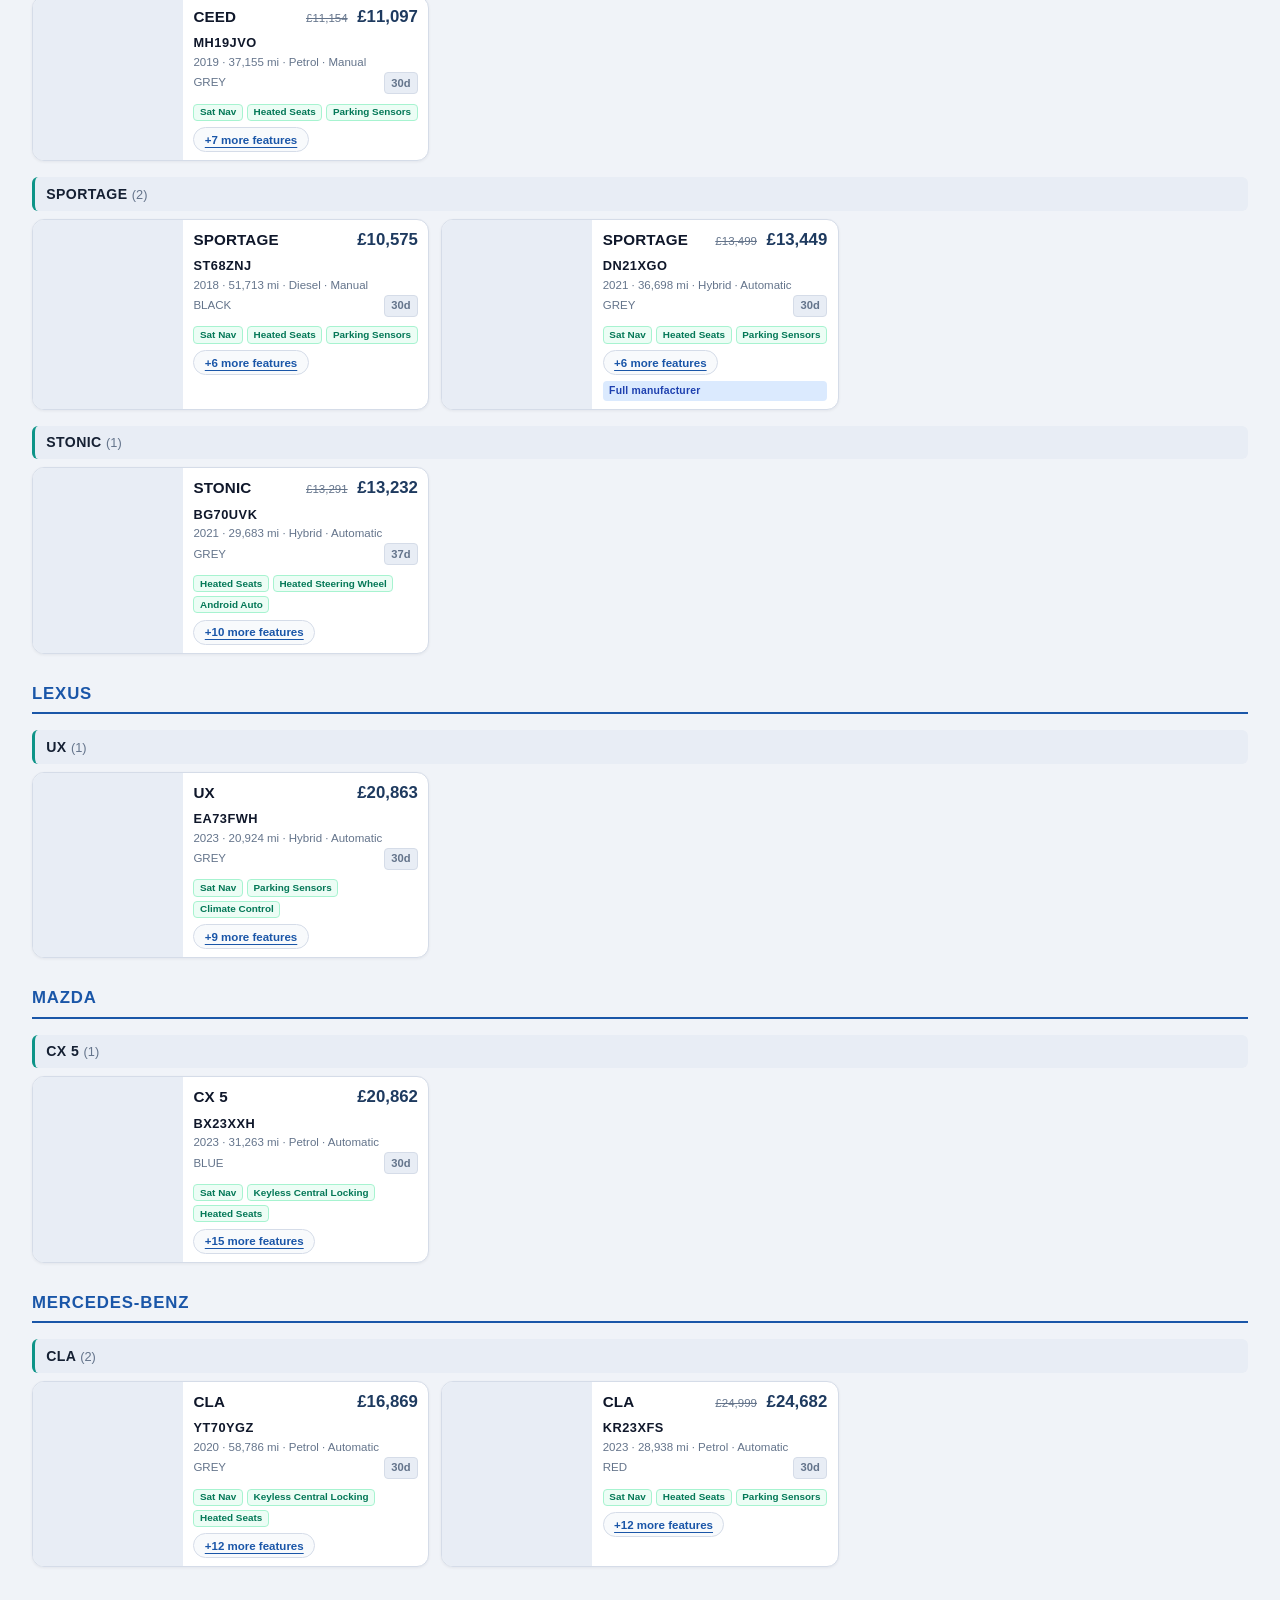
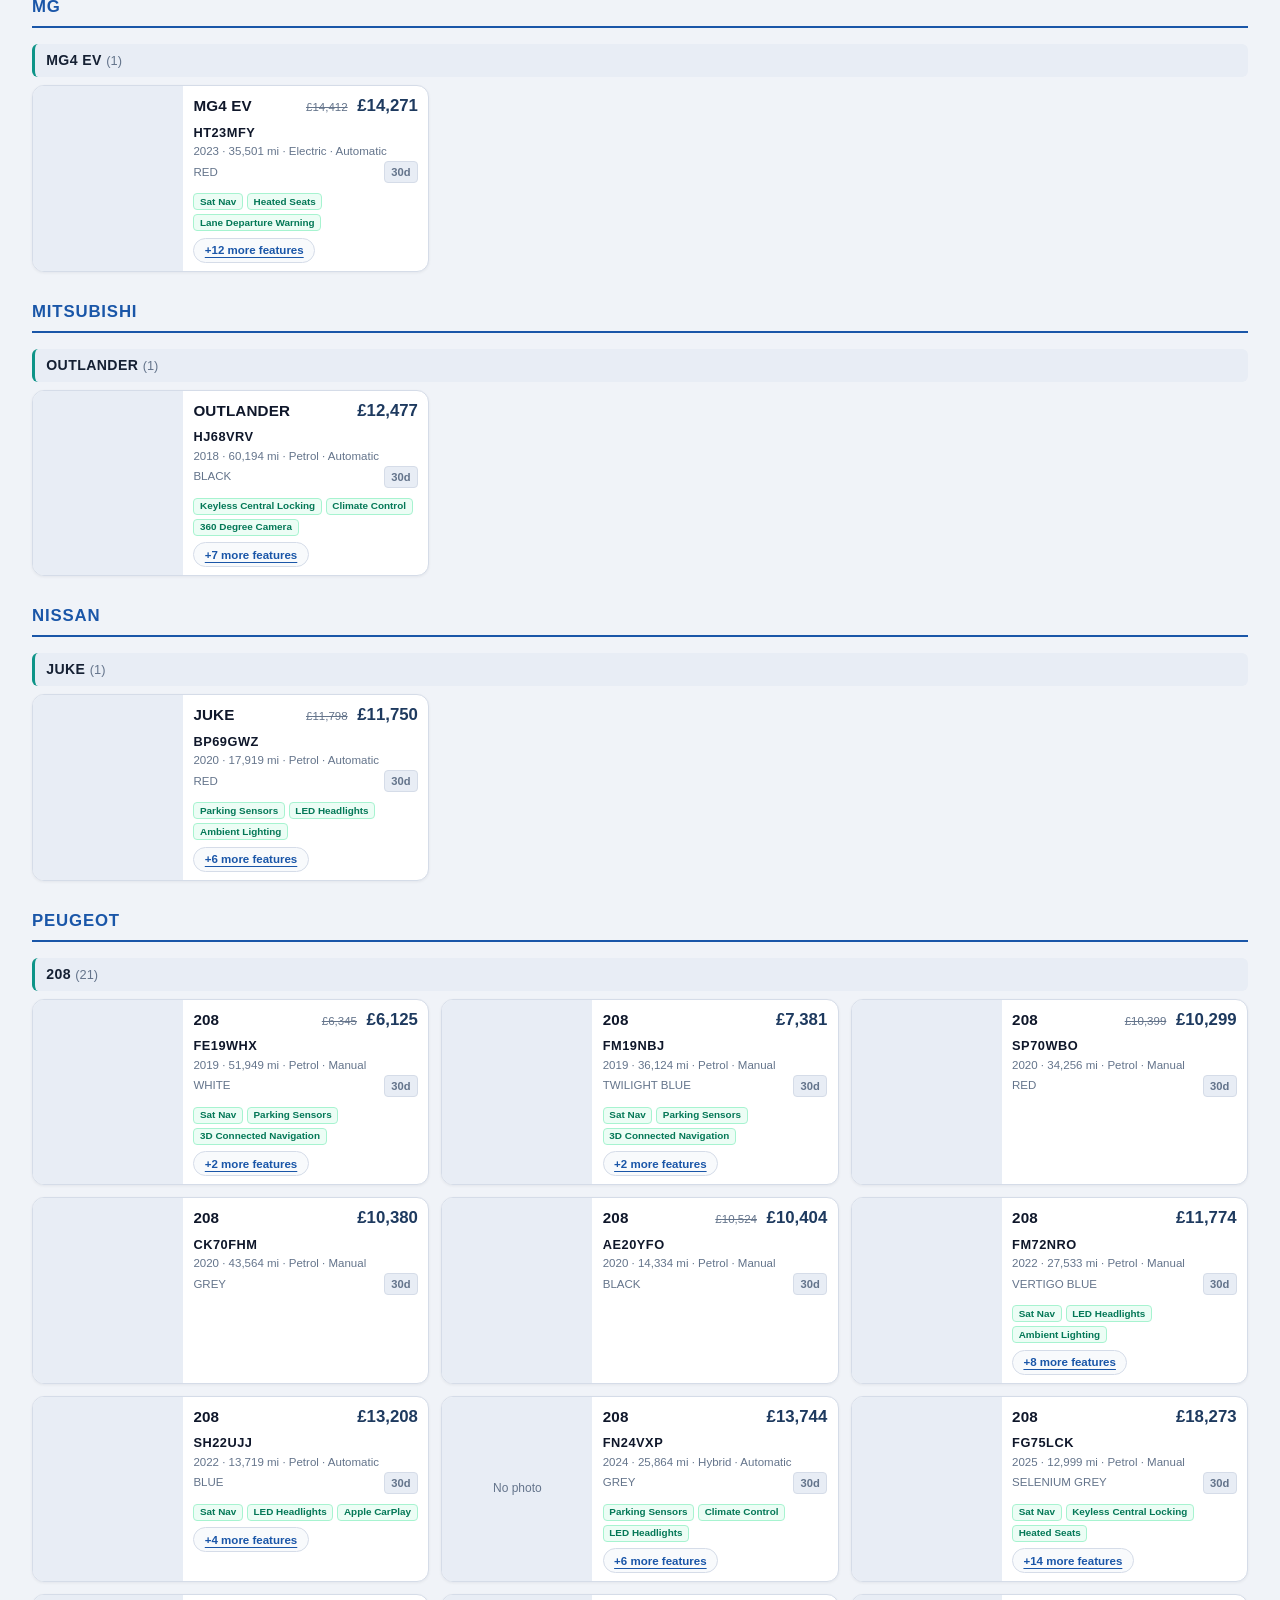
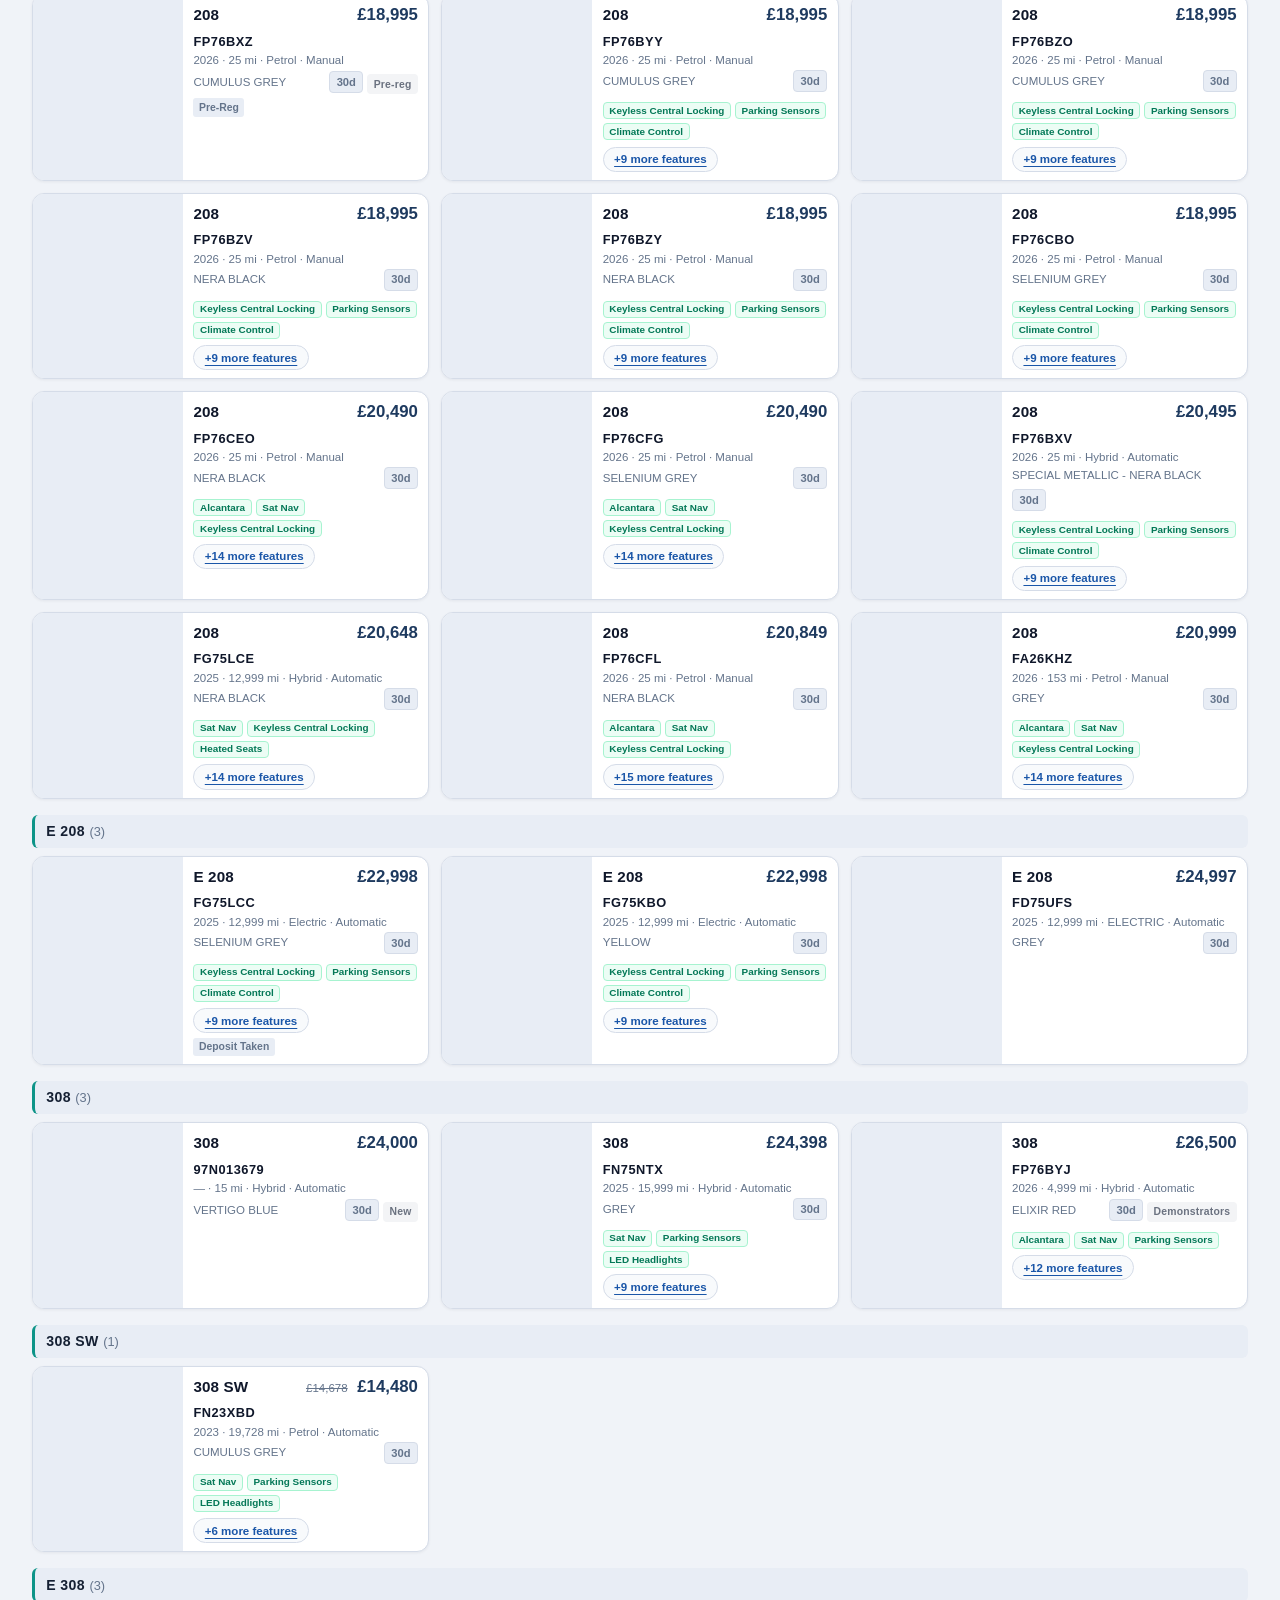
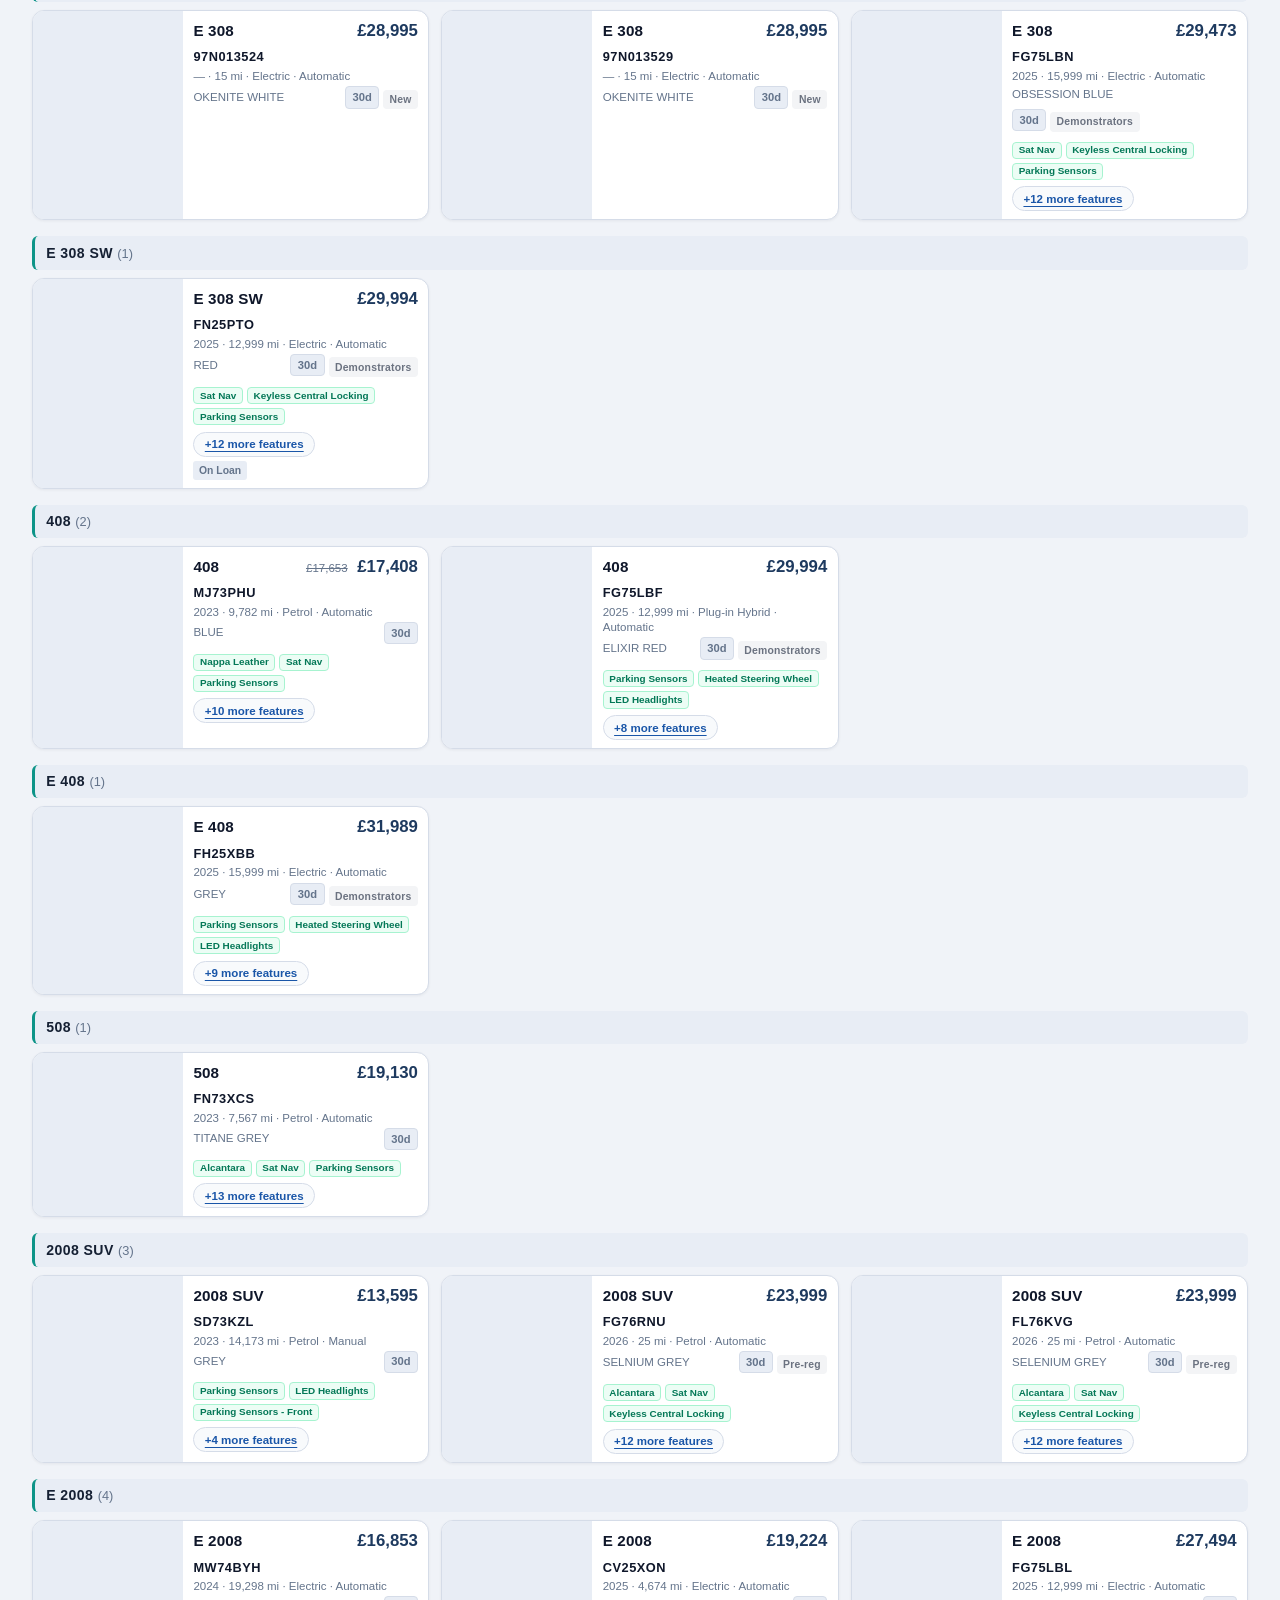
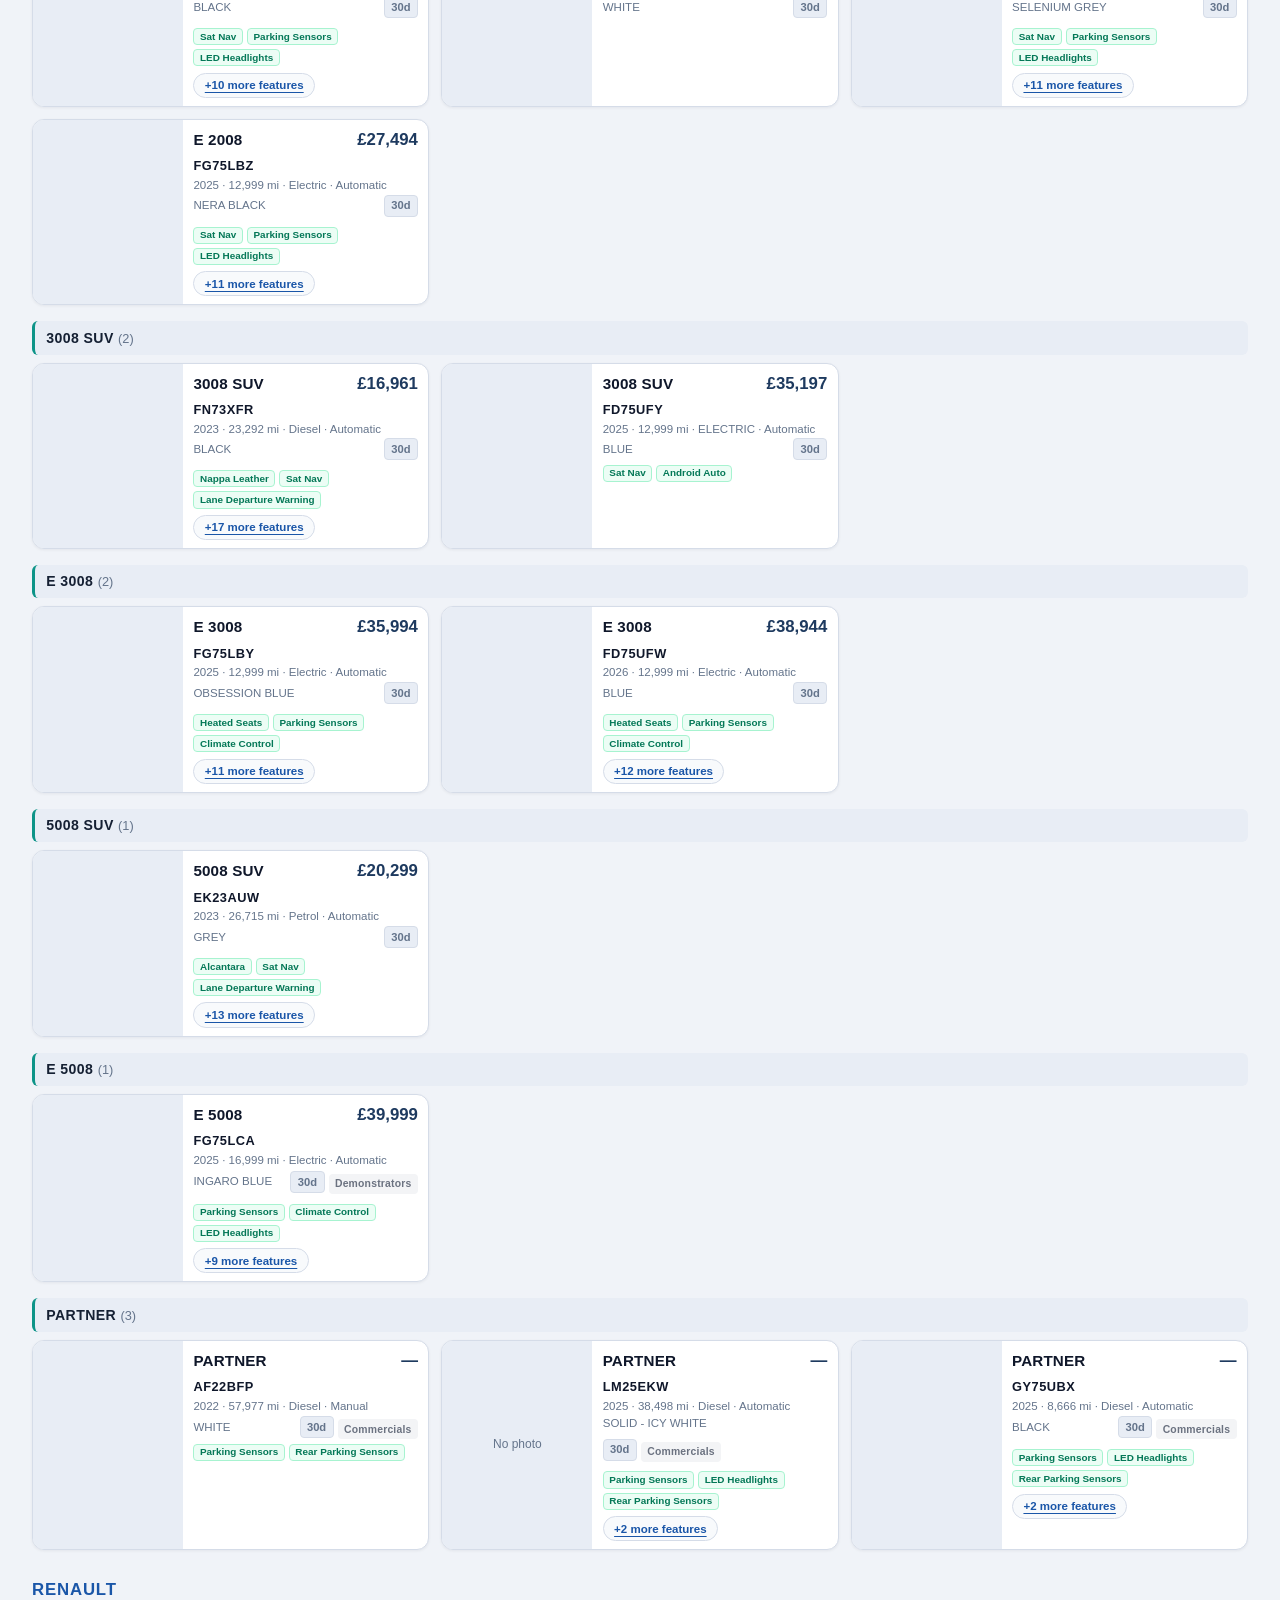
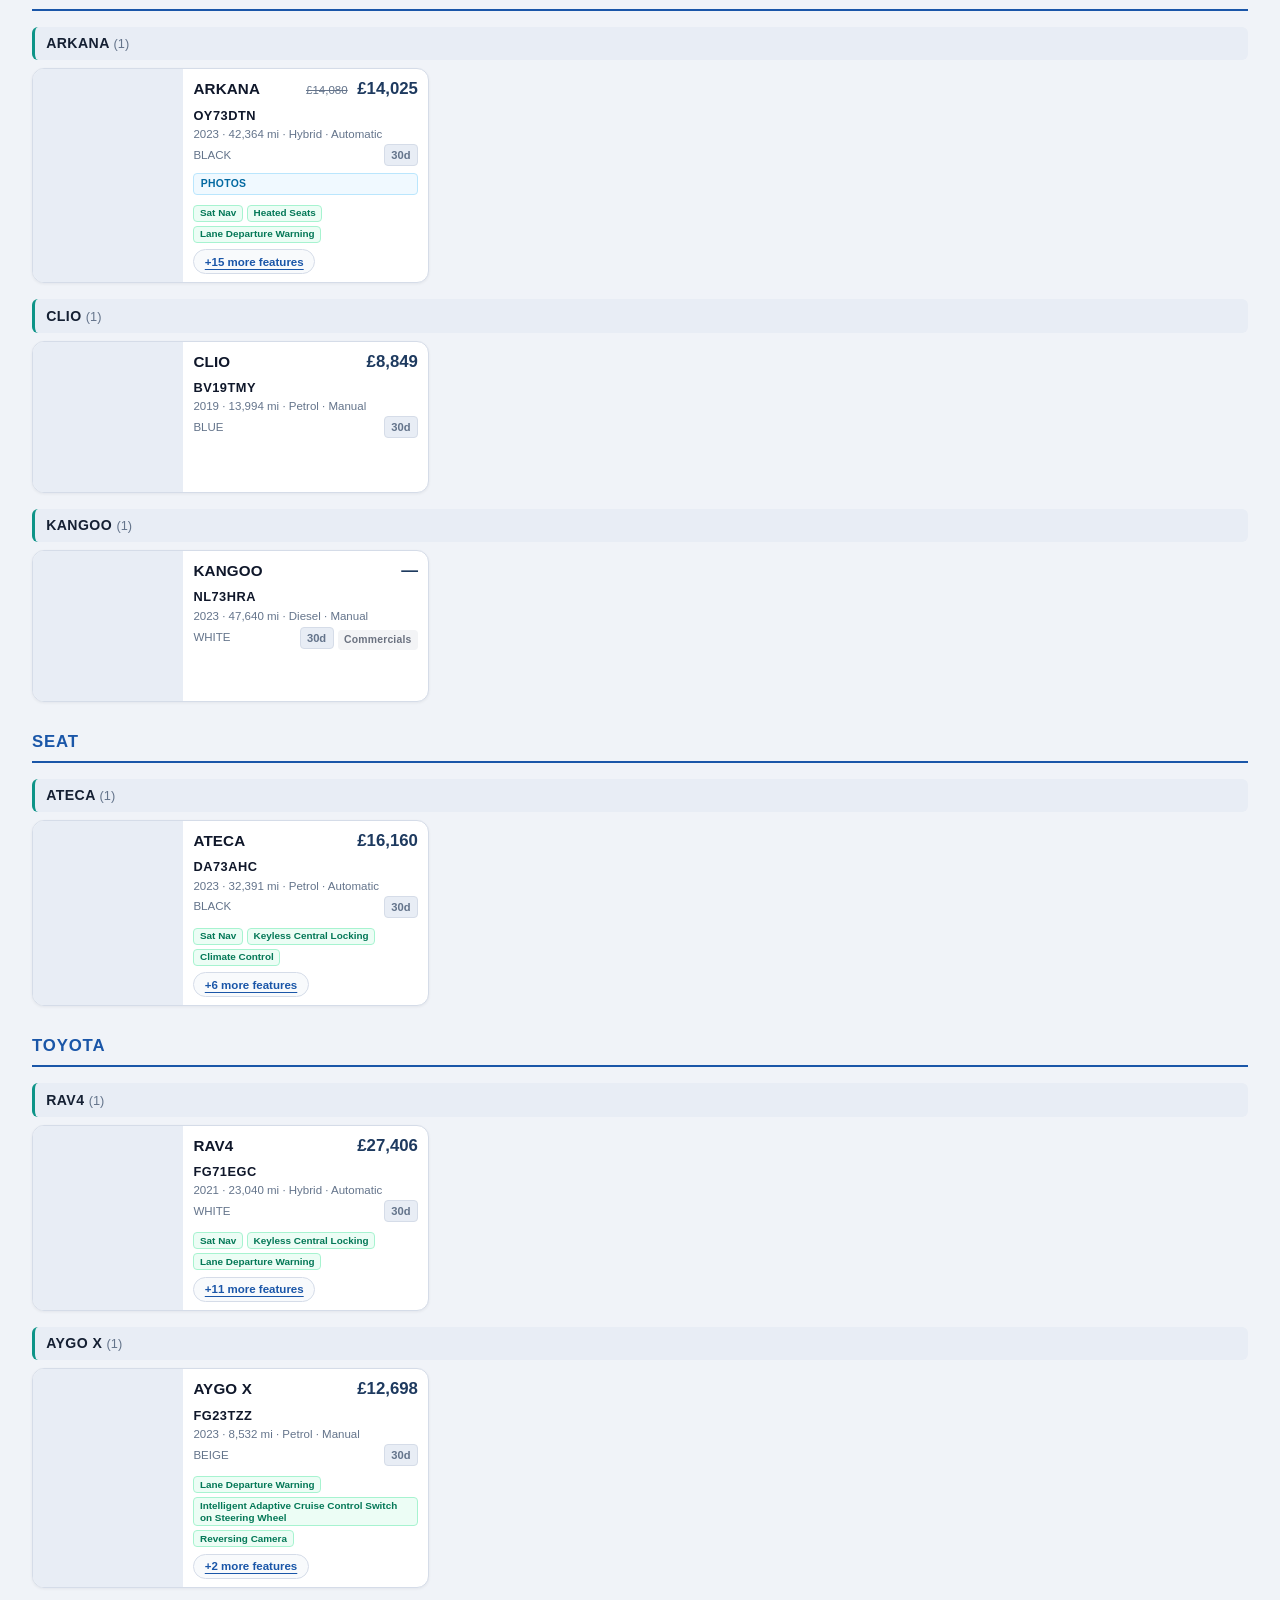
==== commit 2ee2346d: "Add files via upload" ====
--- a/index.html
+++ b/index.html
@@ -1151,6 +1151,170 @@
 .feat-save-btn { width: 100%; }
 .vd-feat-empty { font-size: 0.85rem; color: #64748b; margin: 0 0 0.5rem; }
 
+
+/* —— Unified theme + denser cards (desktop & mobile) —— */
+body, button, input, select, textarea {
+  font-family: -apple-system, BlinkMacSystemFont, "Segoe UI", Roboto, "Helvetica Neue", Arial, sans-serif;
+}
+.vehicle-grid {
+  display: grid;
+  grid-template-columns: repeat(auto-fill, minmax(260px, 1fr));
+  gap: 0.75rem;
+}
+.vehicle-card {
+  background: var(--card);
+  border: 1px solid var(--border);
+  border-radius: 12px;
+  overflow: hidden;
+  cursor: pointer;
+  display: flex;
+  flex-direction: column;
+  box-shadow: var(--shadow);
+  transition: box-shadow .15s, border-color .15s, transform .15s;
+}
+.vehicle-card:hover {
+  box-shadow: var(--shadow-hover);
+  border-color: #b8c7de;
+  transform: translateY(-1px);
+}
+.vehicle-card .card-img,
+.vehicle-card .card-img-placeholder {
+  width: 100%;
+  aspect-ratio: 16 / 10;
+  object-fit: cover;
+  background: var(--bg-soft);
+  display: block;
+}
+.vehicle-card .card-img-placeholder {
+  display: flex; align-items: center; justify-content: center;
+  color: var(--muted); font-size: 0.75rem; font-weight: 500;
+}
+.vehicle-card .card-body {
+  padding: 0.55rem 0.7rem 0.65rem;
+  display: flex;
+  flex-direction: column;
+  gap: 0.12rem;
+  flex: 1;
+  min-width: 0;
+}
+.vehicle-card .card-top {
+  display: flex;
+  justify-content: space-between;
+  align-items: baseline;
+  gap: 0.4rem;
+}
+.vehicle-card .model {
+  font-weight: 700;
+  font-size: 0.84rem;
+  text-transform: uppercase;
+  letter-spacing: 0.02em;
+  line-height: 1.25;
+  color: var(--text);
+}
+.vehicle-card .price {
+  font-weight: 700;
+  font-size: 0.92rem;
+  color: var(--primary);
+  white-space: nowrap;
+}
+.vehicle-card .reg-line {
+  display: flex;
+  justify-content: space-between;
+  align-items: center;
+  gap: 0.35rem;
+}
+.vehicle-card .reg {
+  font-weight: 700;
+  font-size: 0.8rem;
+  letter-spacing: 0.04em;
+  margin: 0;
+}
+.vehicle-card .meta {
+  font-size: 0.72rem;
+  color: var(--muted);
+  margin: 0;
+  line-height: 1.3;
+}
+.vehicle-card .card-row {
+  display: flex;
+  justify-content: space-between;
+  align-items: center;
+  gap: 0.35rem;
+  flex-wrap: wrap;
+}
+.vehicle-card .colour {
+  font-size: 0.72rem;
+  color: var(--muted);
+}
+.vehicle-card .card-tags {
+  display: inline-flex;
+  flex-wrap: wrap;
+  gap: 0.25rem;
+  align-items: center;
+}
+.vehicle-card .card-peg {
+  font-size: 0.68rem;
+  font-weight: 700;
+  color: var(--primary);
+  background: var(--primary-dim);
+  padding: 0.1rem 0.4rem;
+  border-radius: 4px;
+}
+.vehicle-card .feature-chips { margin-top: 0.15rem; }
+.vehicle-card .feat {
+  font-size: 0.62rem;
+  padding: 0.1rem 0.35rem;
+}
+.vehicle-card .flags { margin-top: 0.15rem; }
+.vehicle-card.no-img .card-body { padding-top: 0.65rem; }
+
+/* Horizontal denser layout on wider phones / tablets when photos on */
+@media (min-width: 520px) {
+  .vehicle-grid {
+    grid-template-columns: repeat(auto-fill, minmax(300px, 1fr));
+  }
+  .vehicle-card:not(.no-img) {
+    flex-direction: row;
+    align-items: stretch;
+  }
+  .vehicle-card:not(.no-img) .card-img,
+  .vehicle-card:not(.no-img) .card-img-placeholder {
+    width: 38%;
+    max-width: 150px;
+    aspect-ratio: 1;
+    min-height: 100%;
+    align-self: stretch;
+  }
+  .vehicle-card:not(.no-img) .card-body {
+    padding: 0.5rem 0.65rem;
+  }
+}
+
+@media (max-width: 519px) {
+  .vehicle-grid {
+    grid-template-columns: 1fr;
+    gap: 0.6rem;
+  }
+  .vehicle-card .model { font-size: 0.82rem; }
+  .vehicle-card .price { font-size: 0.88rem; }
+  .vehicle-card .card-body { padding: 0.5rem 0.65rem 0.55rem; }
+  .vehicle-card .card-img,
+  .vehicle-card .card-img-placeholder {
+    aspect-ratio: 16 / 9;
+  }
+}
+
+/* Buttons / controls same typeface */
+.btn, .btn-ghost, .btn-secondary, .btn-primary,
+.nav-links button, .status-seg button, input, select, textarea {
+  font-family: inherit;
+}
+.btn, .btn-primary, .btn-secondary {
+  border-radius: 8px;
+  font-weight: 600;
+  font-size: 0.82rem;
+}
+
 </style>
 
 </head>
@@ -1228,7 +1392,7 @@
       <input type="search" id="searchInput" placeholder="Search reg, make, model, colour…" onkeydown="if(event.key==='Enter'){renderList()}">
       <button type="button" class="btn btn-primary" onclick="renderList()">Search</button>
       <button type="button" class="btn-clear-search" id="clearSearchBtn" onclick="goHome()" style="display:none">✕ All stock</button>
-      <button type="button" class="btn btn-secondary" onclick="exportCsv()" class="mgr-only" title="Export visible stock to CSV" class="mgr-only">Export CSV</button>
+      <button type="button" class="btn btn-secondary mgr-only" onclick="exportCsv()" title="Export visible list to CSV">Export CSV</button>
     </div>
   </div>
 
@@ -1706,6 +1870,9 @@
 }
 
 
+function escHtml(s) {
+  return String(s ?? '').replace(/&/g,'&amp;').replace(/</g,'&lt;').replace(/>/g,'&gt;').replace(/"/g,'&quot;');
+}
 function cleanModelDisplay(make, model) {
   let m = (model || '').trim();
   const mk = (make || '').trim();
@@ -1833,8 +2000,9 @@
   if (/apple\s*carplay|carplay/i.test(f)) return 'Apple CarPlay';
   if (/android\s*auto/i.test(f)) return 'Android Auto';
   if (/wireless\s*charg/i.test(f)) return 'Wireless Charging';
-  if (/panoramic|glass\s*roof/i.test(f)) return 'Panoramic Roof';
-  if (/sun\s*roof|sunroof/i.test(f) && !/panoramic/i.test(f)) return 'Sunroof';
+  if (/panoramic/i.test(f)) return 'Panoramic Roof';
+  if (/glass\s*roof|fixed\s*glass/i.test(f)) return 'Glass Roof';
+  if (/sun\s*roof|sunroof/i.test(f)) return 'Sunroof';
   return f;
 }
 
@@ -1842,7 +2010,7 @@
 const FEATURE_GROUPS = [
   { title: 'Seats & comfort', items: ['Heated Seats', 'Ventilated Seats', 'Massage Seats', 'Electric Seats', 'Memory Seats', 'Heated Steering Wheel', 'Climate Control'] },
   { title: 'Upholstery', items: ['Full Leather', 'Part Leather', 'Nappa Leather', 'Leatherette', 'Alcantara'] },
-  { title: 'Roof & lighting', items: ['Panoramic Roof', 'Sunroof', 'Ambient Lighting', 'LED Headlights', 'Matrix LED Headlights'] },
+  { title: 'Roof & lighting', items: ['Panoramic Roof', 'Glass Roof', 'Sunroof', 'Ambient Lighting', 'LED Headlights', 'Matrix LED Headlights'] },
   { title: 'Tech', items: ['Apple CarPlay', 'Android Auto', 'Wireless Charging', 'Premium Audio', 'Head-Up Display', 'Sat Nav'] },
   { title: 'Driver assist', items: ['Adaptive Cruise Control', 'Parking Sensors', 'Reversing Camera', '360 Camera', 'Park Assist', 'Blind Spot Monitor', 'Keyless Entry', 'Power Tailgate'] },
 ];
@@ -1989,30 +2157,39 @@
 
 
 function cardHtml(v) {
-  const flags = (v.status_flags || []).filter(f => f !== 'Reserved').map(f => `<span class="flag">${f}</span>`).join('');
+  const flags = (v.status_flags || []).filter(f => f !== 'Reserved' && f !== 'New').map(f => `<span class="flag">${escHtml(f)}</span>`).join('');
   let img = '';
   if (showImages) {
     img = v.image_url
       ? `<img class="card-img" src="${v.image_url}" alt="" loading="lazy" onerror="this.replaceWith(Object.assign(document.createElement('div'),{className:'card-img-placeholder',textContent:'No photo'}))">`
       : `<div class="card-img-placeholder">No photo</div>`;
   }
-  const peg = (v.dealer_peg || '').trim();
+  const peg = (v.dealer_peg || v.peg_number || '').trim();
+  const makeModel = escHtml(cleanModelDisplay(v.make, v.model));
+  const year = v.model_year || '—';
+  const miles = (v.mileage != null ? Number(v.mileage).toLocaleString('en-GB') : '—') + ' mi';
+  const fuelTx = [v.fuel, v.transmission].filter(Boolean).join(' · ');
   return `<div class="vehicle-card${showImages ? '' : ' no-img'}" onclick="openDetail('${(v.id || v.registration || '').replace(/'/g,"\\'")}')">
     ${img}
     <div class="card-body">
-      <div class="card-top"><span class="model">${cleanModelDisplay(v.make, v.model)}</span>${priceBlock(v)}</div>
-      <div class="spec">${formatSpec(v.derivative || '')}</div>
-      <div class="meta"><span>${v.model_year || '—'} · ${(v.mileage||0).toLocaleString()} mi · ${isSpoticar(v) ? `<span class="badge-spoticar">SPOTiCAR</span>` : ''}${daysBadge(v)}</span><span>${v.fuel || ''} ${v.transmission || ''}</span></div>
-      <div class="reg">${v.registration || ''}</div>
-      <div class="card-colour-peg">
-        <span class="colour">${v.colour || ''}</span>
-        ${peg ? `<span class="card-peg">PEG ${peg.replace(/</g,'&lt;')}</span>` : ''}
+      <div class="card-top">
+        <span class="model">${makeModel}</span>
+        ${priceBlock(v)}
+      </div>
+      <div class="card-row reg-line">
+        <span class="reg">${escHtml(v.registration || '')}</span>
+        ${peg ? `<span class="card-peg">PEG ${escHtml(peg)}</span>` : ''}
+      </div>
+      <div class="meta">${year} · ${miles}${fuelTx ? ' · ' + escHtml(fuelTx) : ''}</div>
+      <div class="card-row">
+        <span class="colour">${escHtml(v.colour || '')}</span>
+        <span class="card-tags">${isSpoticar(v) ? '<span class="badge-spoticar">SPOTiCAR</span>' : ''}${daysBadge(v)}${catBadge(v)}</span>
       </div>
       ${reservedByHtml(v)}
       ${prepBadge(v)}
       ${soldByHtml(v)}
-      ${showImages ? featureChips(v, 4) : ''}
-      ${catBadge(v)}${serviceBadge(v)}${flags ? `<div class="flags">${flags}</div>` : ''}
+      ${showImages ? featureChips(v, 3) : ''}
+      ${serviceBadge(v)}${flags ? `<div class="flags">${flags}</div>` : ''}
     </div>
   </div>`;
 }
@@ -2768,28 +2945,74 @@
   set('dashOver60', over60.length);
 }
 
+function getVisibleList() {
+  const q = (document.getElementById('searchInput')?.value || '').trim().toLowerCase();
+  const fuel = (document.getElementById('filterFuel') || {}).value || '';
+  const minP = parseFloat((document.getElementById('filterMinPrice') || {}).value);
+  const maxP = parseFloat((document.getElementById('filterMaxPrice') || {}).value);
+  const sortBy = (document.getElementById('sortBy') || {}).value || 'default';
+  const ON_SITE = ['Stock','Demonstrators','Pre-reg','Commercials','Arriving Soon','New'];
+  let list = vehicles.filter(v => {
+    if (currentCat === 'All') return true;
+    if (currentCat === 'Stock') return ON_SITE.includes(v.category || 'Stock');
+    if (currentCat === 'SPOTiCAR') return ON_SITE.includes(v.category || 'Stock') && isSpoticar(v);
+    if (currentCat === 'Reserved') {
+      return ON_SITE.includes(v.category || 'Stock') && (
+        (v.status_flags || []).includes('Reserved') || !!(v.reserved_by && String(v.reserved_by).trim())
+      );
+    }
+    if (currentCat === 'Sold') return v.category === 'Sold' || v.category === 'Delivered';
+    return v.category === currentCat;
+  });
+  if (q) {
+    list = list.filter(v =>
+      (v.registration||'').toLowerCase().includes(q) ||
+      (v.make||'').toLowerCase().includes(q) ||
+      (v.model||'').toLowerCase().includes(q) ||
+      (v.derivative||'').toLowerCase().includes(q) ||
+      (v.colour||'').toLowerCase().includes(q) ||
+      (v.dealer_peg||'').toLowerCase().includes(q)
+    );
+  }
+  if (fuel) list = list.filter(v => (v.fuel || '').toLowerCase().includes(fuel.toLowerCase()));
+  if (!isNaN(minP)) list = list.filter(v => v.retail_price != null && Number(v.retail_price) >= minP);
+  if (!isNaN(maxP)) list = list.filter(v => v.retail_price != null && Number(v.retail_price) <= maxP);
+  if (sortBy === 'price-asc') list.sort((a,b) => (a.retail_price??1e12) - (b.retail_price??1e12));
+  else if (sortBy === 'price-desc') list.sort((a,b) => (b.retail_price??0) - (a.retail_price??0));
+  else if (sortBy === 'mileage') list.sort((a,b) => (a.mileage??0) - (b.mileage??0));
+  else if (sortBy === 'days') list.sort((a,b) => (daysInStock(b)??0) - (daysInStock(a)??0));
+  else {
+    list.sort((a,b) => {
+      const mk = (a.make||'').localeCompare(b.make||'');
+      if (mk) return mk;
+      const mo = (a.model||'').localeCompare(b.model||'');
+      if (mo) return mo;
+      return (a.retail_price??1e12) - (b.retail_price??1e12);
+    });
+  }
+  return list;
+}
+
 function exportCsv() {
-  const rows = vehicles.slice().sort((a,b) => (a.make||'').localeCompare(b.make||'') || (a.model||'').localeCompare(b.model||''));
+  const rows = getVisibleList();
   const cols = ['registration','make','model','derivative','model_year','mileage','fuel','transmission','colour','retail_price','previous_price','dealer_peg','prep_status','reserved_by','reserved_at','sold_by','sold_date','category','service_history','bring_into_stock_date','days_in_stock'];
   const esc = (x) => {
     const s = x == null ? '' : String(x);
-    if (/[",\\n]/.test(s)) return '"' + s.replace(/"/g, '""') + '"';
+    if (/[",\n]/.test(s)) return '"' + s.replace(/"/g, '""') + '"';
     return s;
   };
   const lines = [cols.join(',')];
   rows.forEach(v => {
     const days = daysInStock(v);
-    const line = cols.map(c => {
-      if (c === 'days_in_stock') return esc(days);
-      return esc(v[c]);
-    }).join(',');
-    lines.push(line);
+    lines.push(cols.map(c => c === 'days_in_stock' ? esc(days) : esc(v[c])).join(','));
   });
-  const blob = new Blob([lines.join('\\n')], { type: 'text/csv;charset=utf-8' });
+  const blob = new Blob(['\ufeff' + lines.join('\n')], { type: 'text/csv;charset=utf-8' });
   const a = document.createElement('a');
   a.href = URL.createObjectURL(blob);
   a.download = 'dealer-stock-burton-' + new Date().toISOString().slice(0,10) + '.csv';
+  document.body.appendChild(a);
   a.click();
+  a.remove();
   URL.revokeObjectURL(a.href);
 }
 
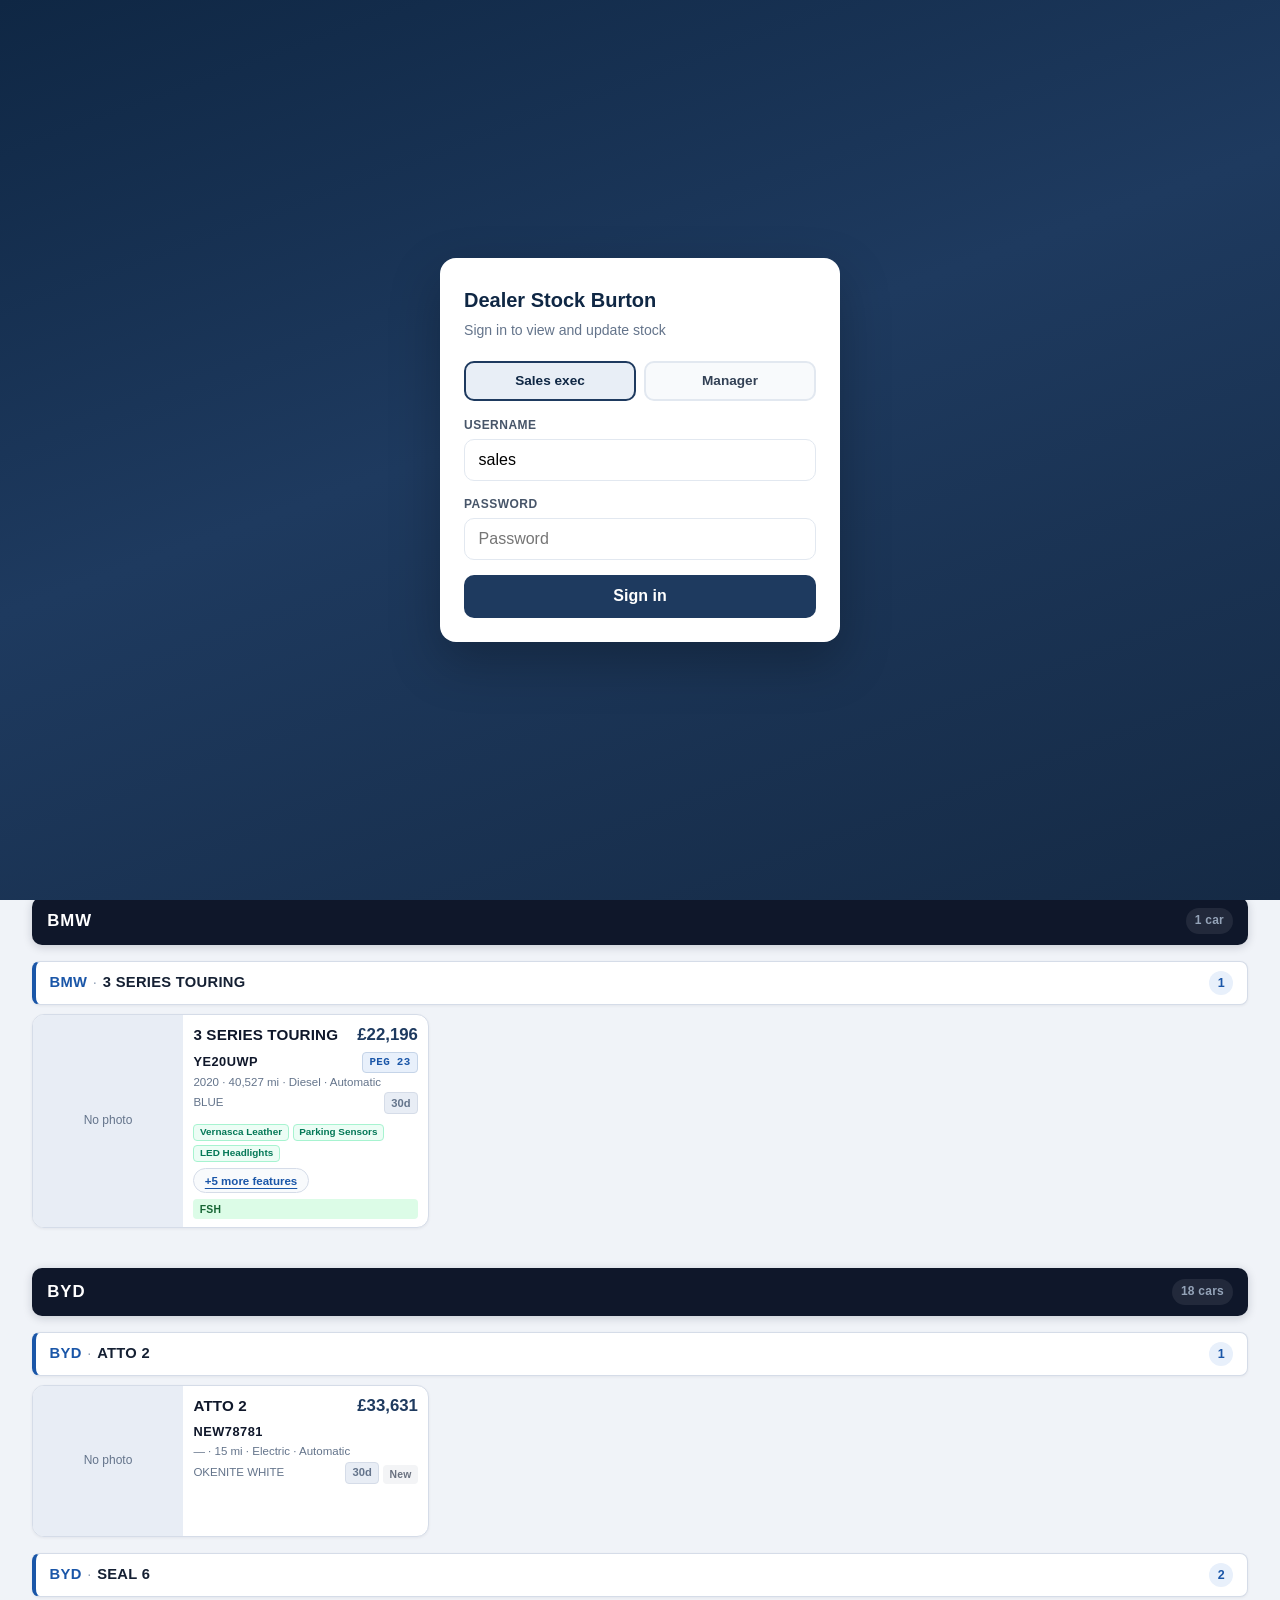
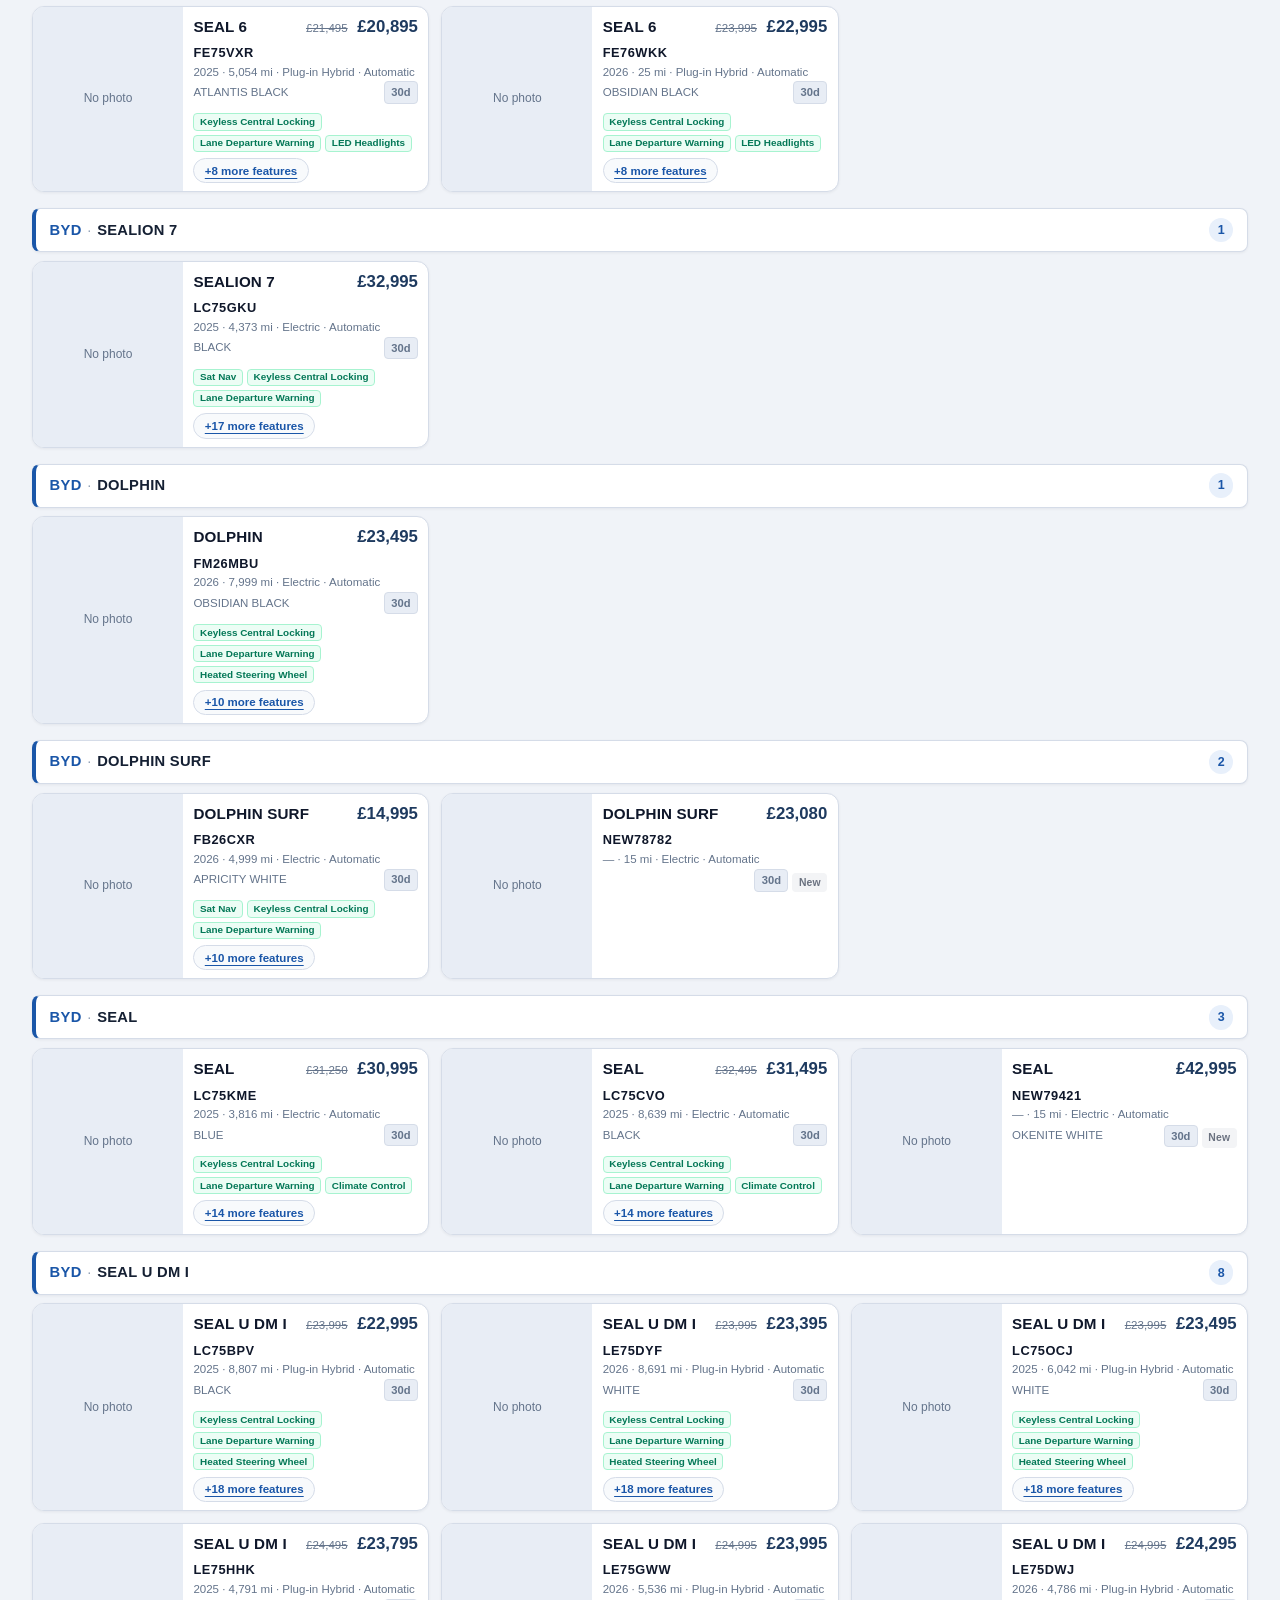
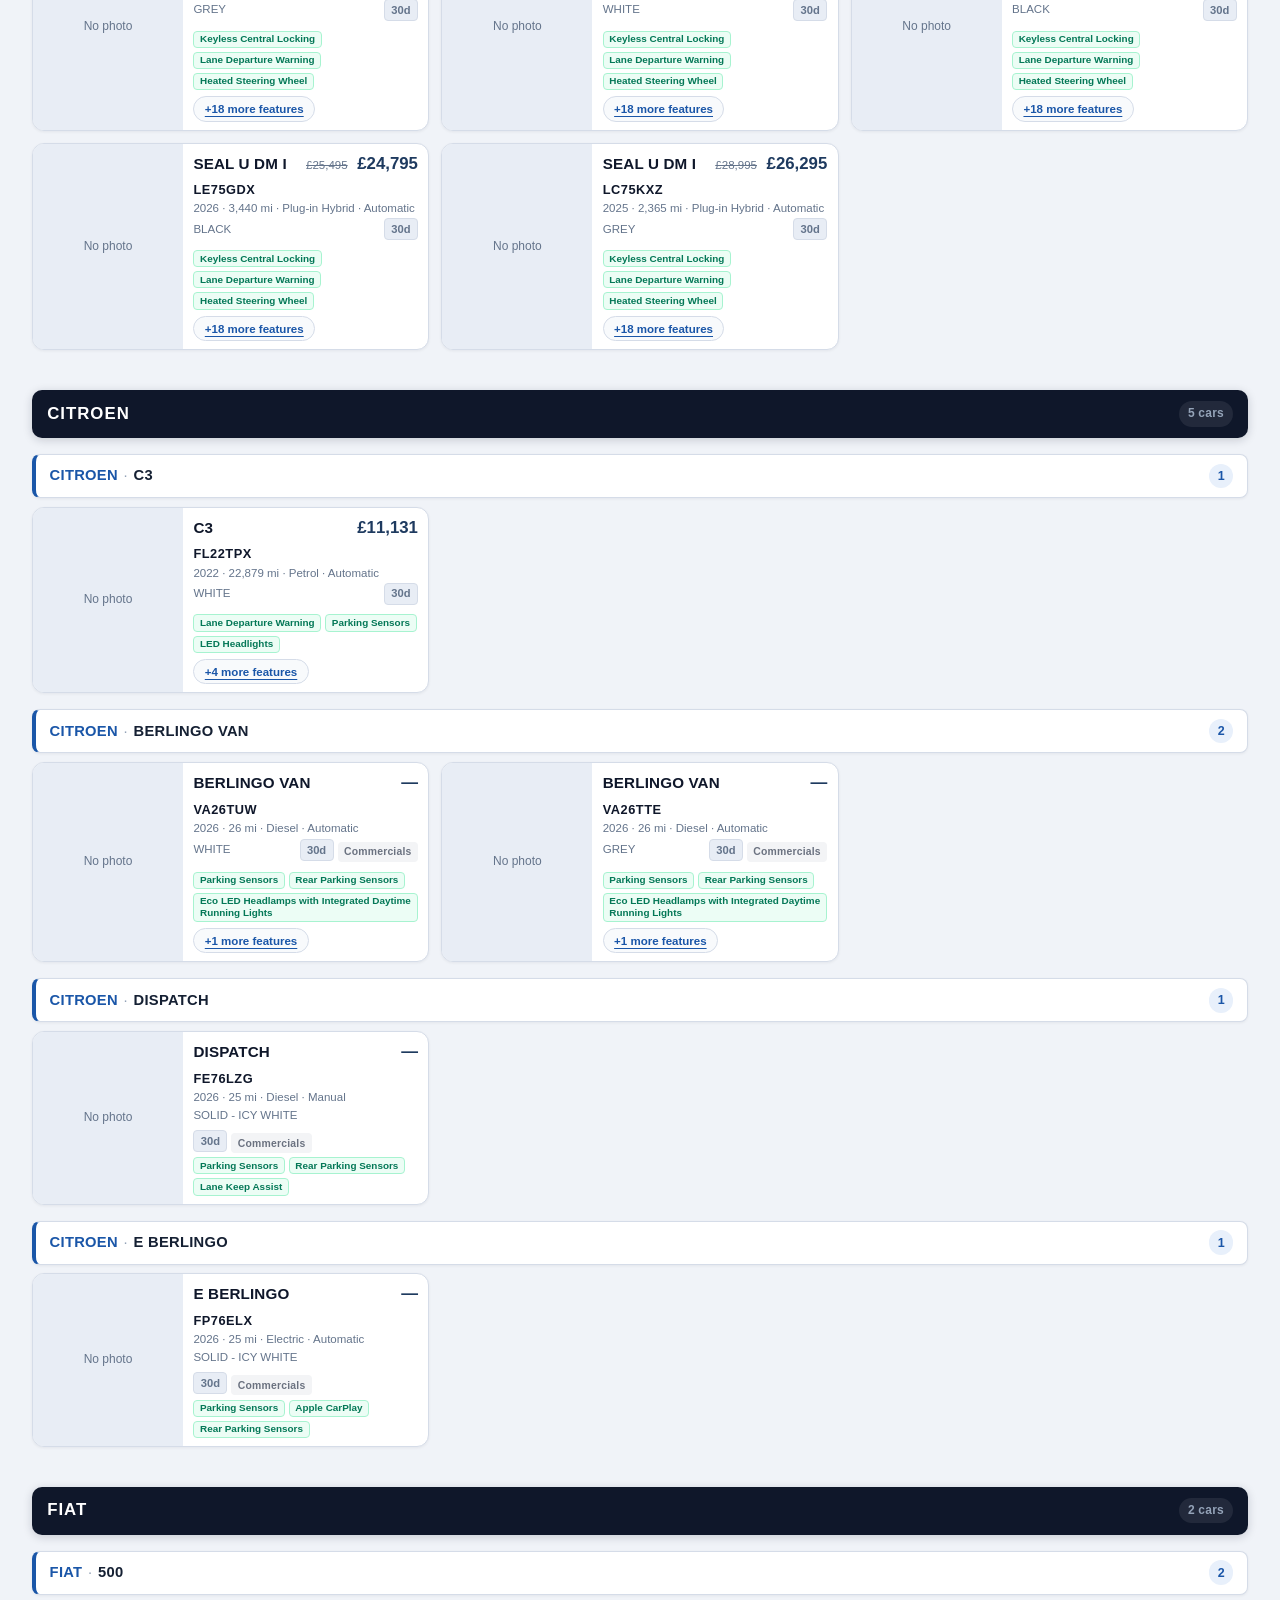
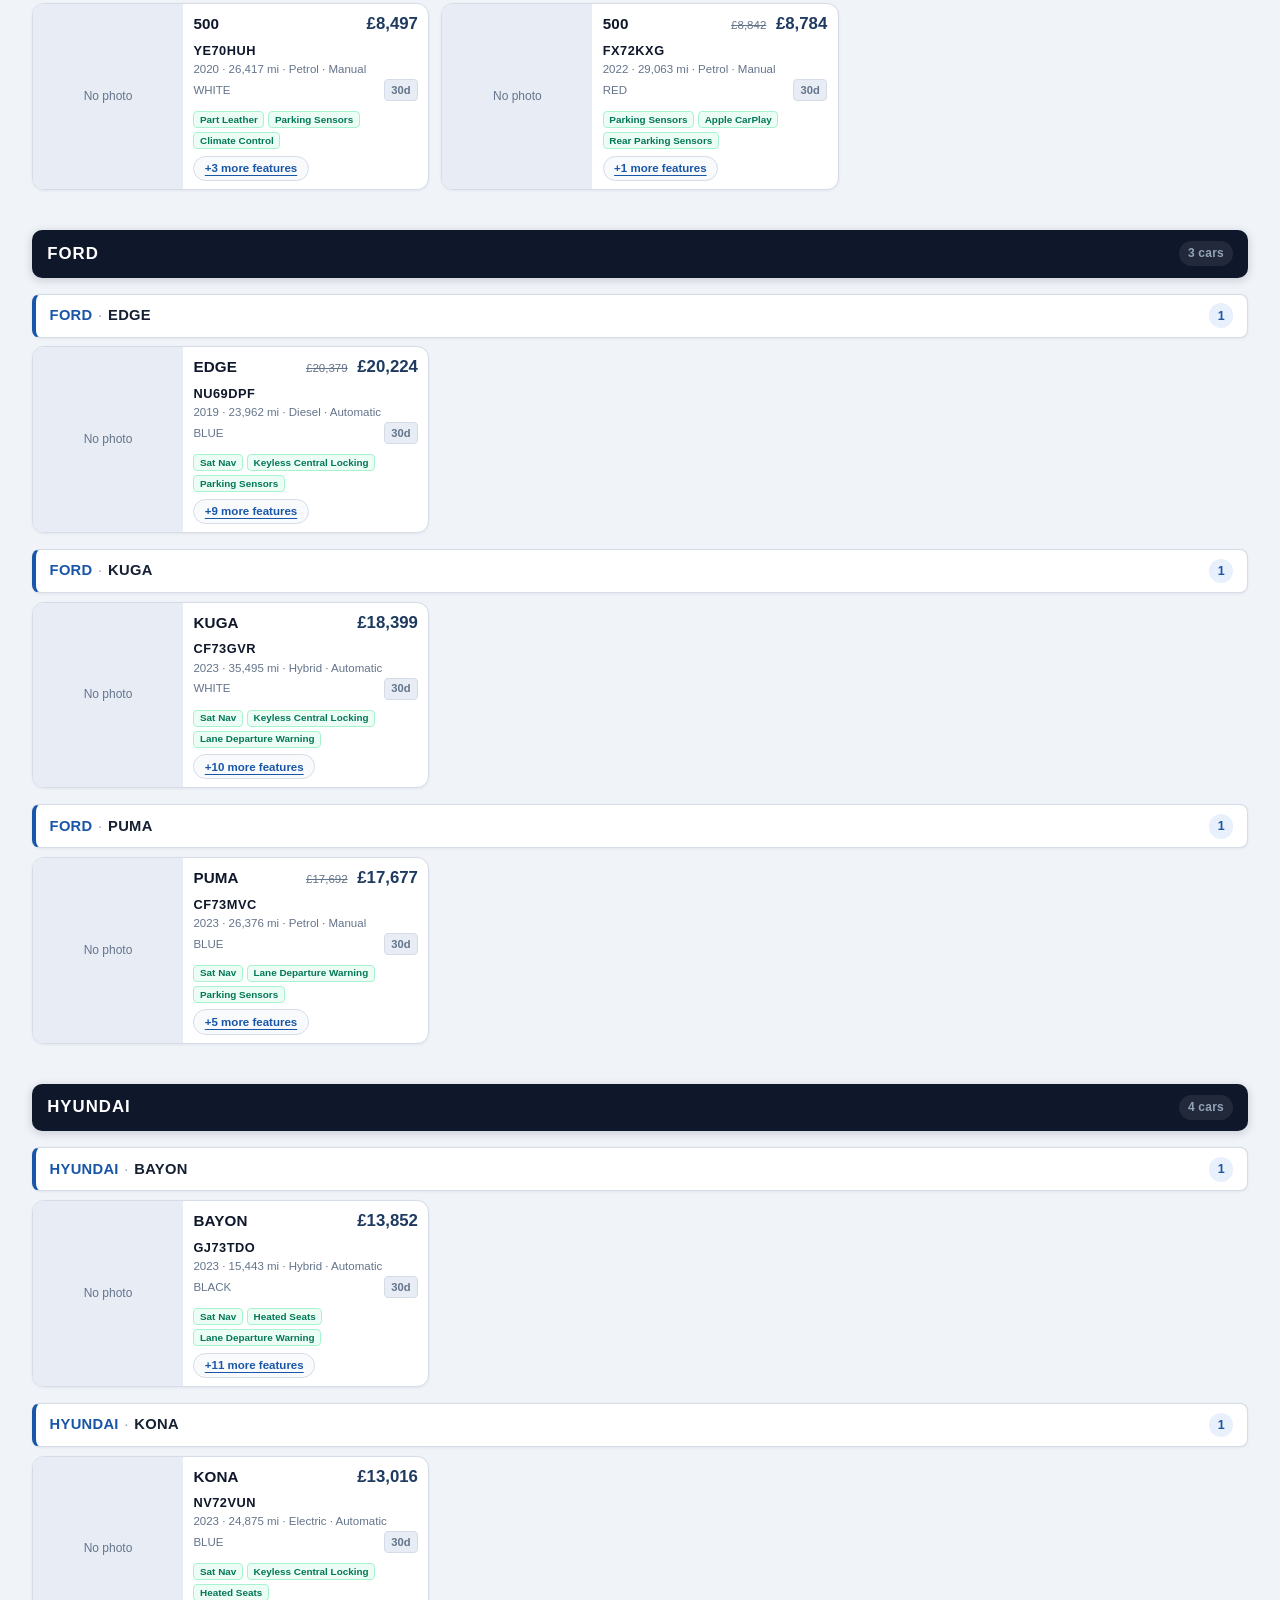
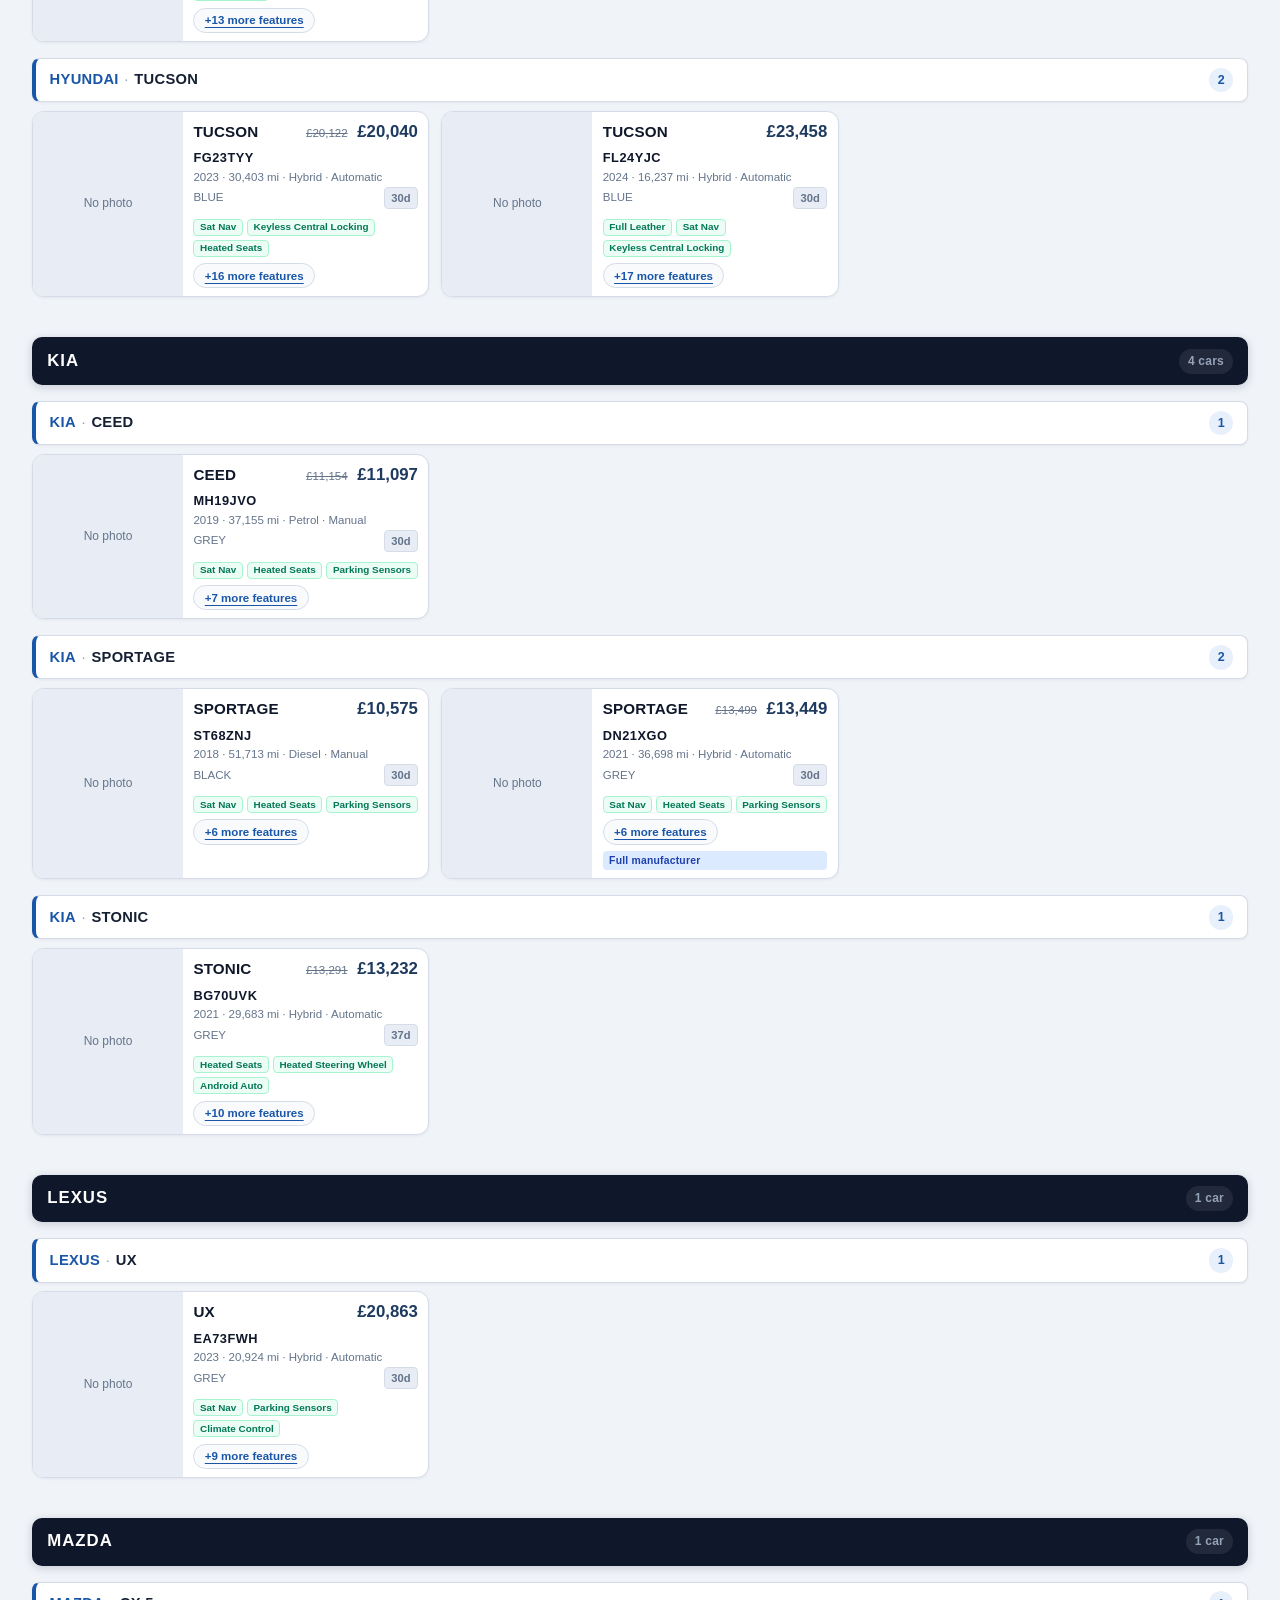
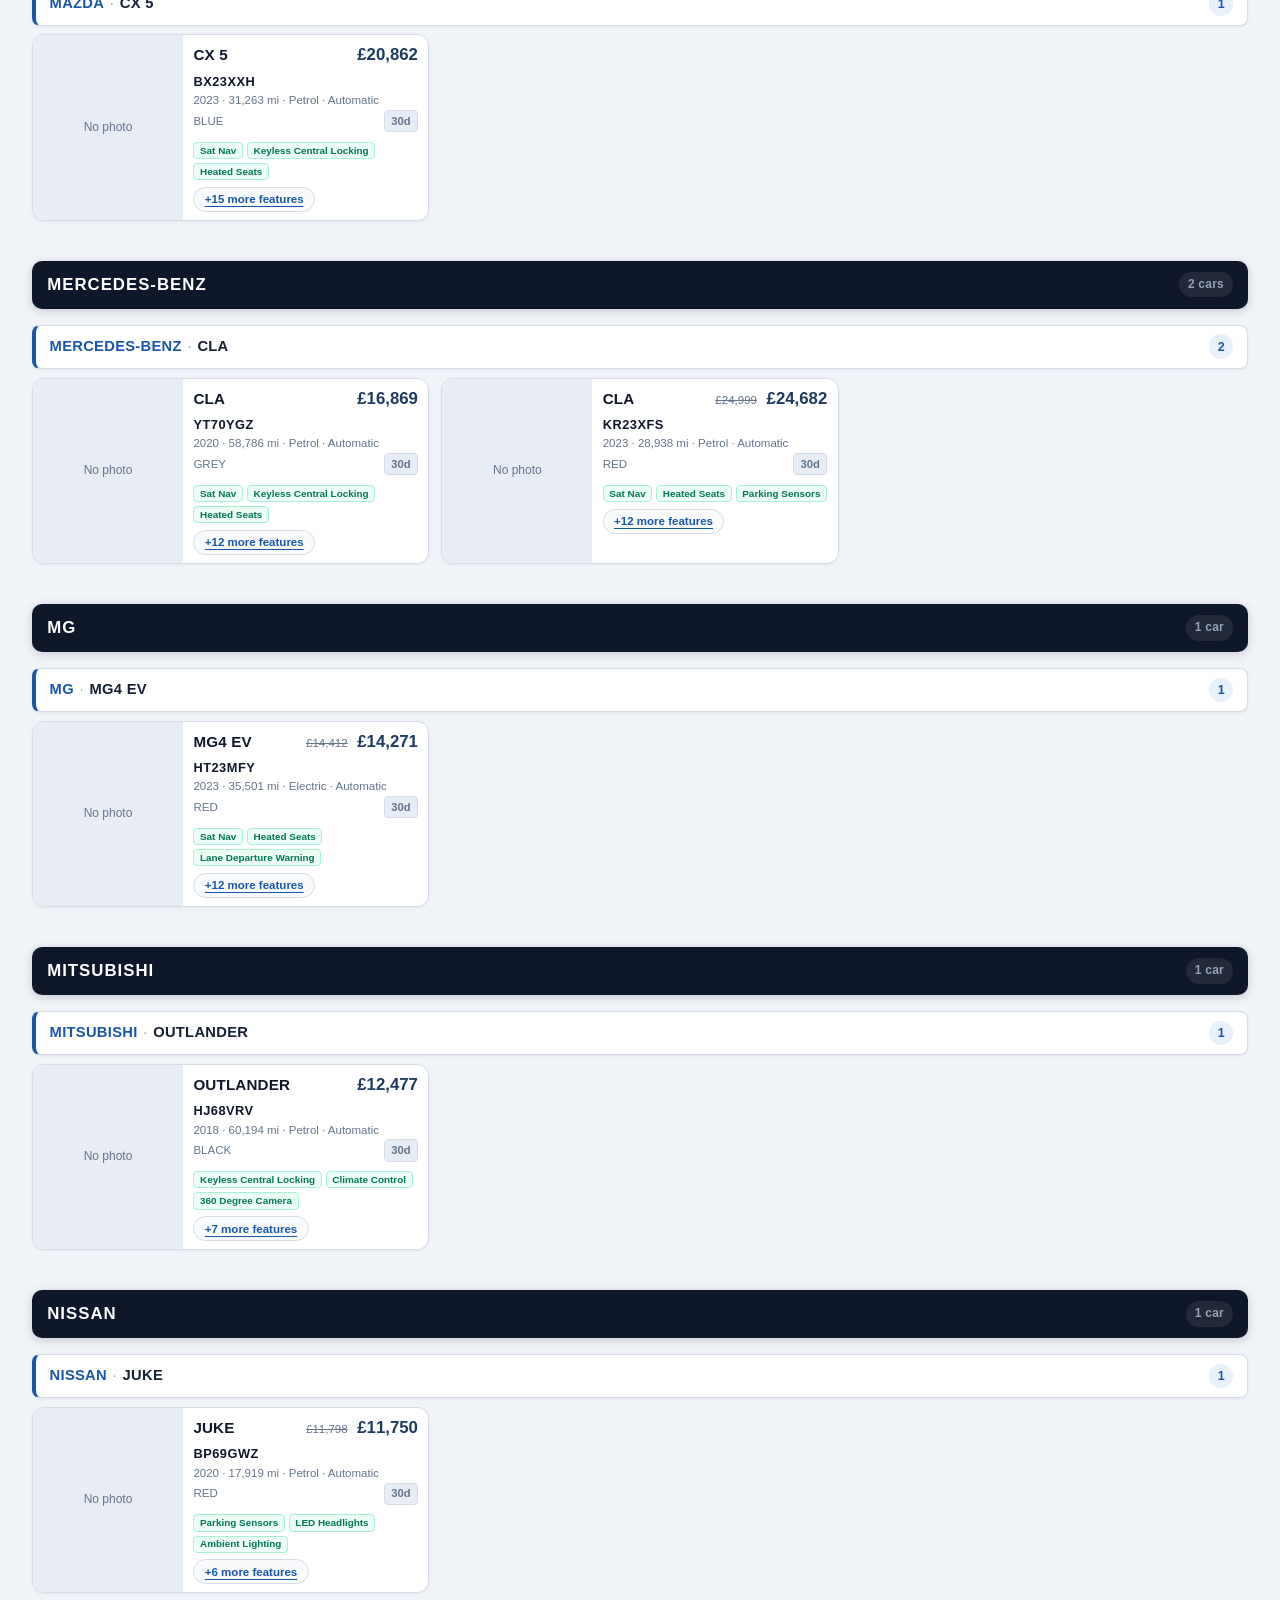
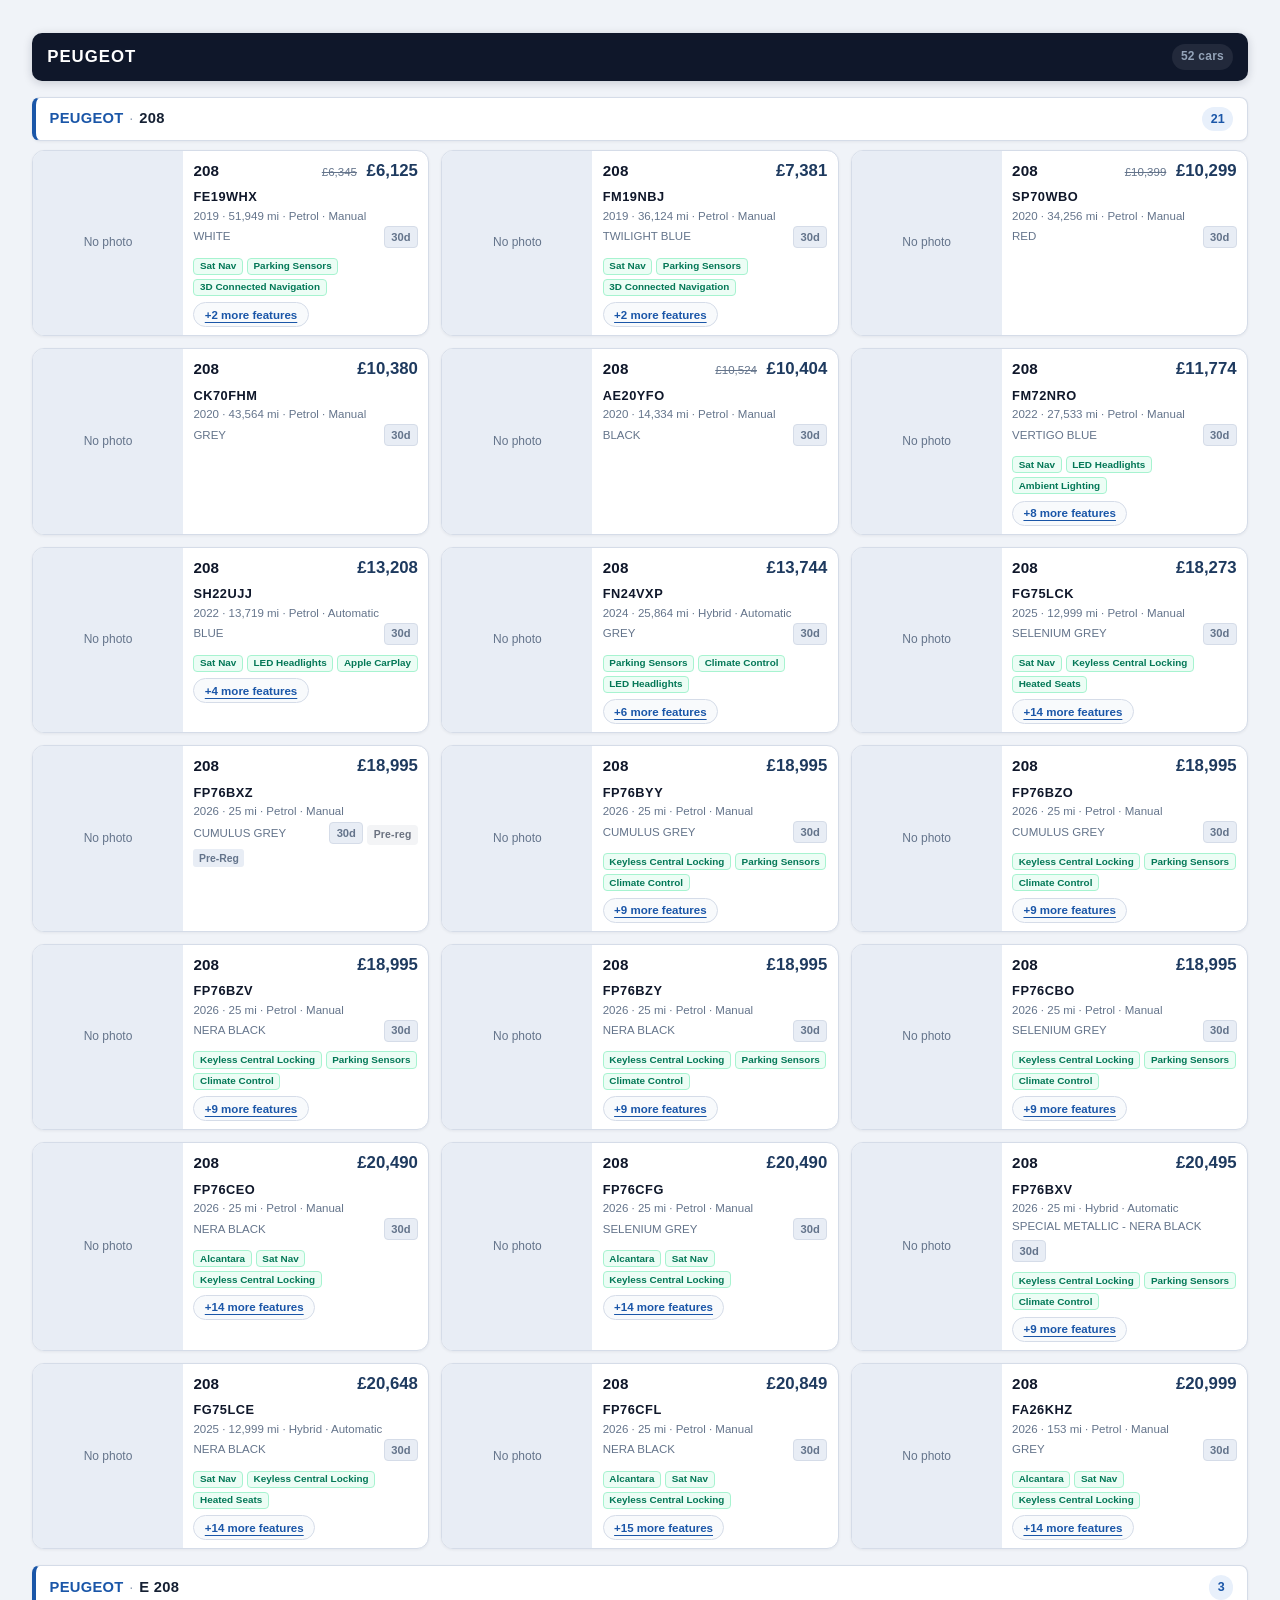
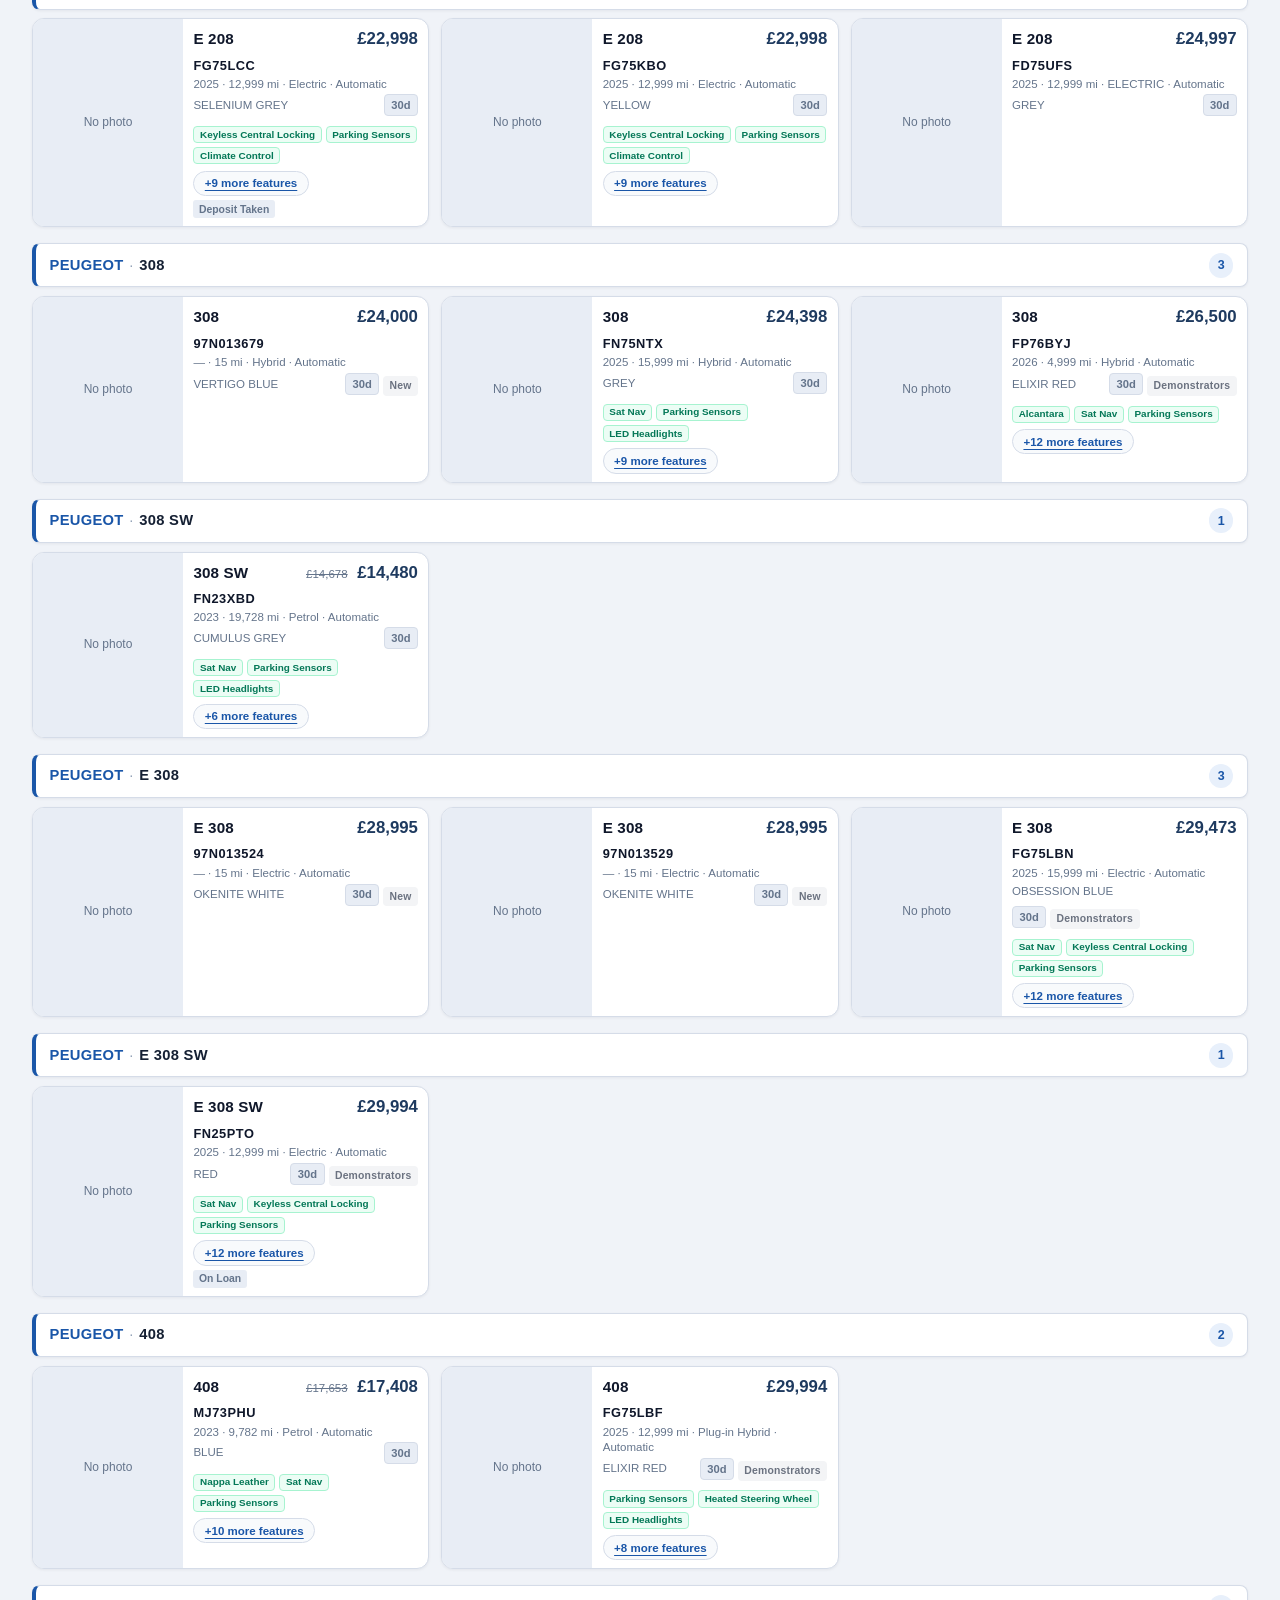
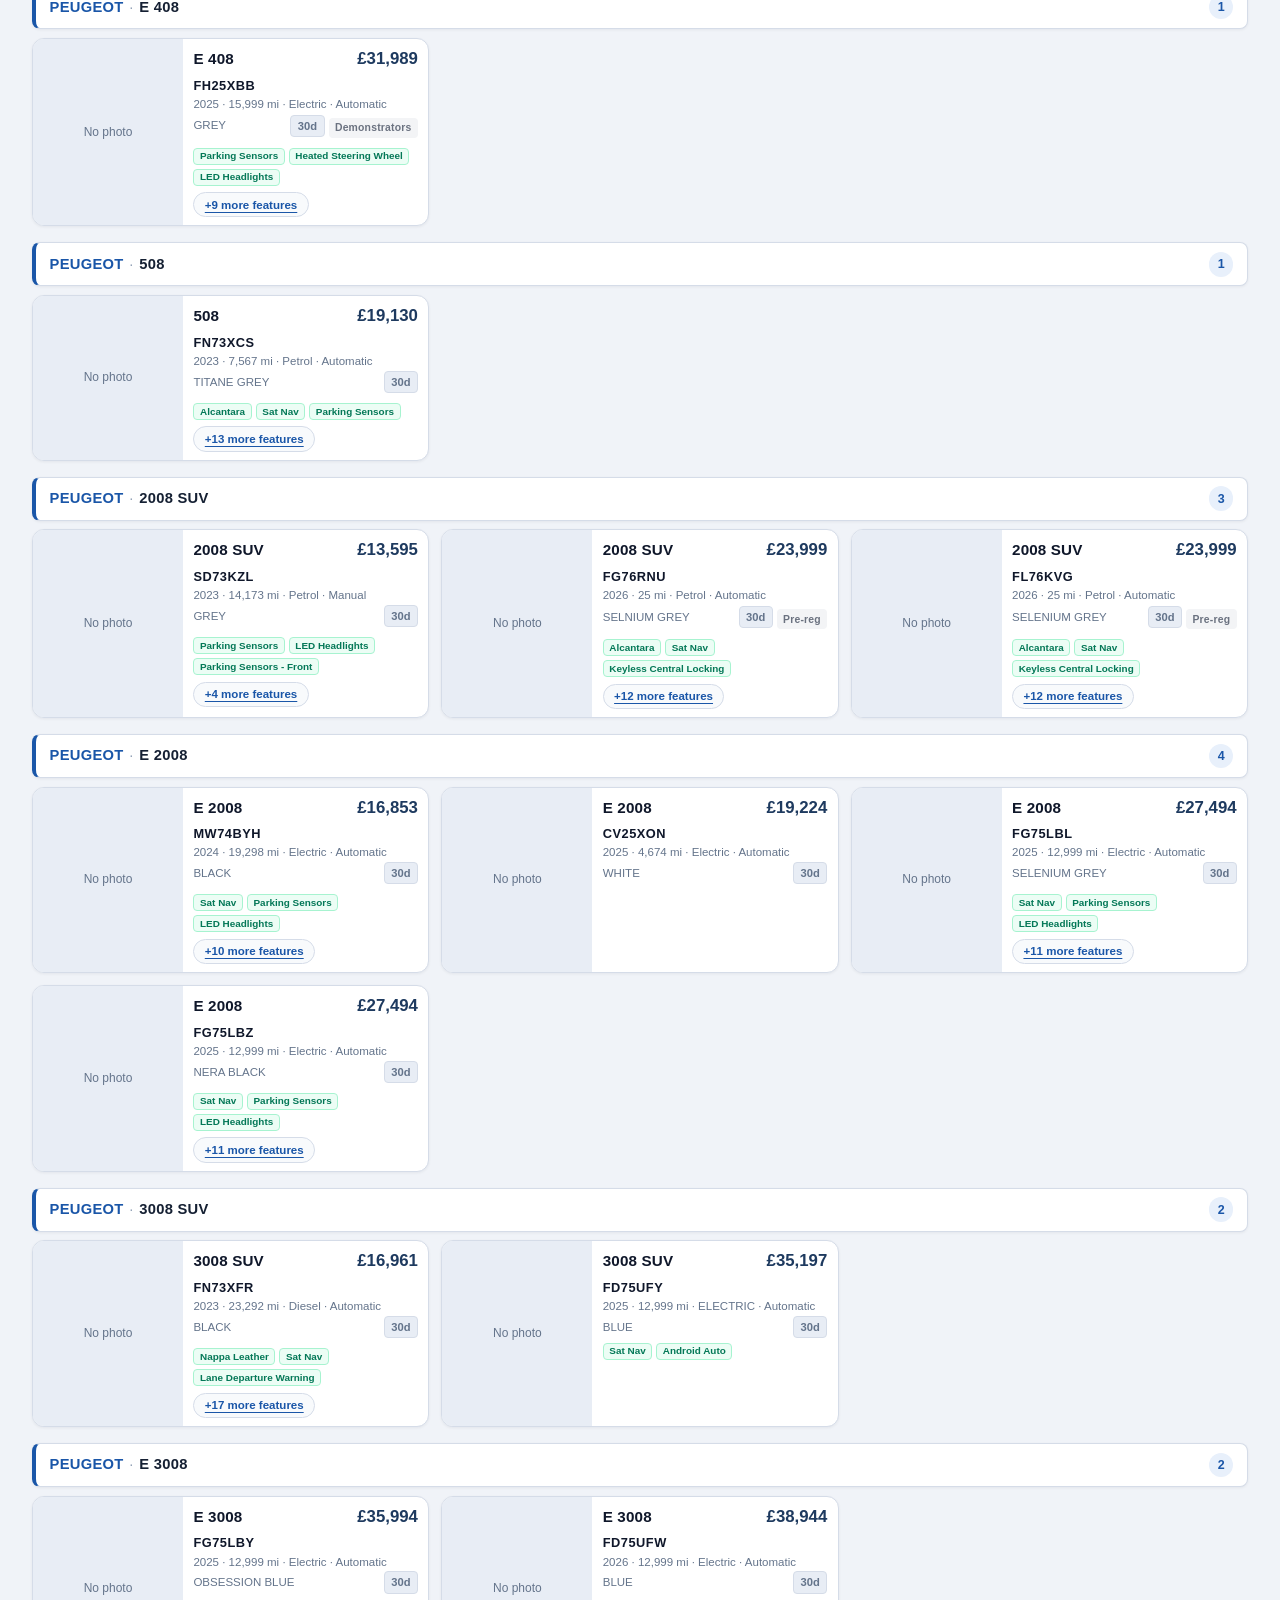
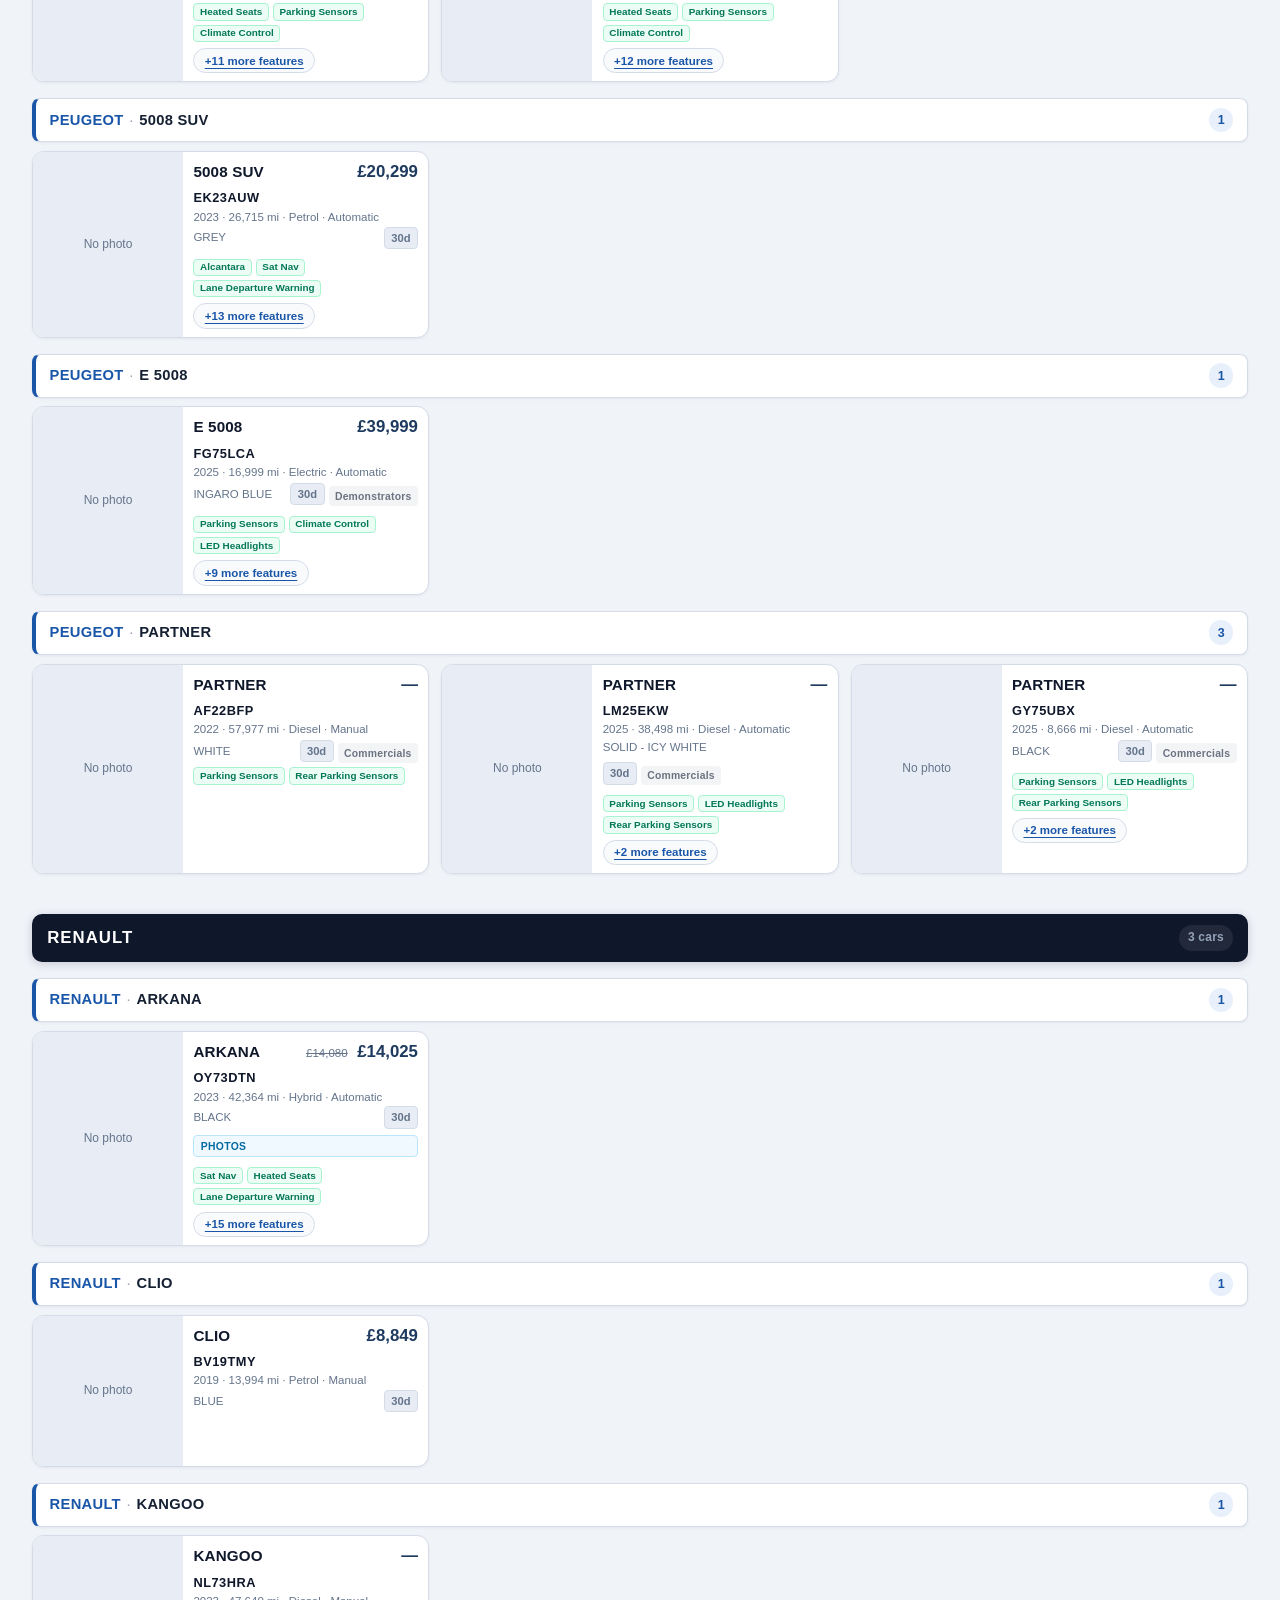
==== commit 736d9267: "Add files via upload" ====
--- a/index.html
+++ b/index.html
@@ -141,20 +141,100 @@
 #syncStatusMobile { display: none; font-size: 0.75rem; color: var(--muted); padding: 0 0 0.5rem; }
 
 /* Brand / model headings (actual JS class names) */
-.make-section { margin-bottom: 1.75rem; }
+.make-section {
+  margin-bottom: 2rem;
+  padding-bottom: 0.5rem;
+}
 .make-title {
-  font-size: 1.05rem; font-weight: 700; letter-spacing: 0.05em; text-transform: uppercase;
-  color: var(--primary); border-bottom: 2px solid var(--primary);
-  padding-bottom: 0.4rem; margin-bottom: 0.75rem;
+  position: sticky;
+  top: 56px;
+  z-index: 25;
+  display: flex;
+  align-items: center;
+  justify-content: space-between;
+  gap: 0.75rem;
+  margin: 0 0 0.85rem;
+  padding: 0.7rem 0.95rem;
+  background: #0f172a;
+  color: #fff;
+  border-radius: 10px;
+  border: none;
+  box-shadow: 0 2px 10px rgba(15, 23, 42, 0.18);
+  font-size: 1.05rem;
+  font-weight: 800;
+  letter-spacing: 0.06em;
+  text-transform: uppercase;
+}
+.make-title .make-name { color: #fff; }
+.make-title .make-count {
+  font-size: 0.75rem;
+  font-weight: 600;
+  letter-spacing: 0.02em;
+  text-transform: none;
+  color: #94a3b8;
+  background: rgba(255,255,255,0.08);
+  padding: 0.25rem 0.55rem;
+  border-radius: 999px;
+  white-space: nowrap;
 }
 .model-title {
-  font-size: 0.88rem; font-weight: 700; letter-spacing: 0.03em; text-transform: uppercase;
-  color: var(--text); margin: 1rem 0 0.5rem; padding: 0.4rem 0.7rem;
-  background: var(--bg-soft); border-radius: 6px; border-left: 3px solid var(--accent);
+  display: flex;
+  align-items: center;
+  justify-content: space-between;
+  gap: 0.6rem;
+  margin: 1rem 0 0.55rem;
+  padding: 0.55rem 0.85rem;
+  background: #fff;
+  border: 1px solid var(--border);
+  border-left: 4px solid var(--primary);
+  border-radius: 8px;
+  font-size: 0.92rem;
+  font-weight: 700;
+  letter-spacing: 0.02em;
+  text-transform: uppercase;
+  color: var(--text);
+  box-shadow: var(--shadow);
+}
+.model-title .model-label {
+  display: inline-flex;
+  align-items: baseline;
+  flex-wrap: wrap;
+  gap: 0.35rem;
+  min-width: 0;
+}
+.model-title .model-make {
+  color: var(--primary);
+  font-weight: 800;
+}
+.model-title .model-sep {
+  color: #94a3b8;
+  font-weight: 500;
+}
+.model-title .model-name {
+  color: var(--text);
 }
 .model-title .model-count {
-  font-weight: 400; color: var(--muted); font-size: 0.8rem;
-  letter-spacing: 0; text-transform: none;
+  flex-shrink: 0;
+  font-weight: 700;
+  font-size: 0.78rem;
+  letter-spacing: 0;
+  text-transform: none;
+  color: var(--primary);
+  background: var(--primary-dim);
+  padding: 0.2rem 0.55rem;
+  border-radius: 999px;
+}
+@media (max-width: 720px) {
+  .make-title {
+    top: 52px;
+    padding: 0.6rem 0.8rem;
+    font-size: 0.95rem;
+    border-radius: 8px;
+  }
+  .model-title {
+    font-size: 0.82rem;
+    padding: 0.5rem 0.7rem;
+  }
 }
 
 /* Cards */
@@ -2330,14 +2410,24 @@
   const makes = Object.keys(grouped).sort();
   let html = '';
   makes.forEach(make => {
-    html += `<section class="make-section"><h2 class="make-title">${make}</h2>`;
+    const makeTotal = Object.values(grouped[make]).reduce((n, arr) => n + arr.length, 0);
+    const makeSafe = String(make).replace(/</g,'&lt;');
+    html += `<section class="make-section">
+      <h2 class="make-title">
+        <span class="make-name">${makeSafe}</span>
+        <span class="make-count">${makeTotal} car${makeTotal === 1 ? '' : 's'}</span>
+      </h2>`;
     const models = Object.keys(grouped[make]).sort((a, b) => {
       const ka = naturalModelKey(a), kb = naturalModelKey(b);
       return ka[0]-kb[0] || ka[1]-kb[1] || ka[2].localeCompare(kb[2]);
     });
     models.forEach(model => {
       const cars = grouped[make][model];
-      html += `<h3 class="model-title">${model} <span class="model-count">(${cars.length})</span></h3>`;
+      const modelSafe = String(model).replace(/</g,'&lt;');
+      html += `<h3 class="model-title">
+        <span class="model-label"><span class="model-make">${makeSafe}</span><span class="model-sep">·</span><span class="model-name">${modelSafe}</span></span>
+        <span class="model-count">${cars.length}</span>
+      </h3>`;
       html += `<div class="vehicle-grid">${cars.map(cardHtml).join('')}</div>`;
     });
     html += `</section>`;
